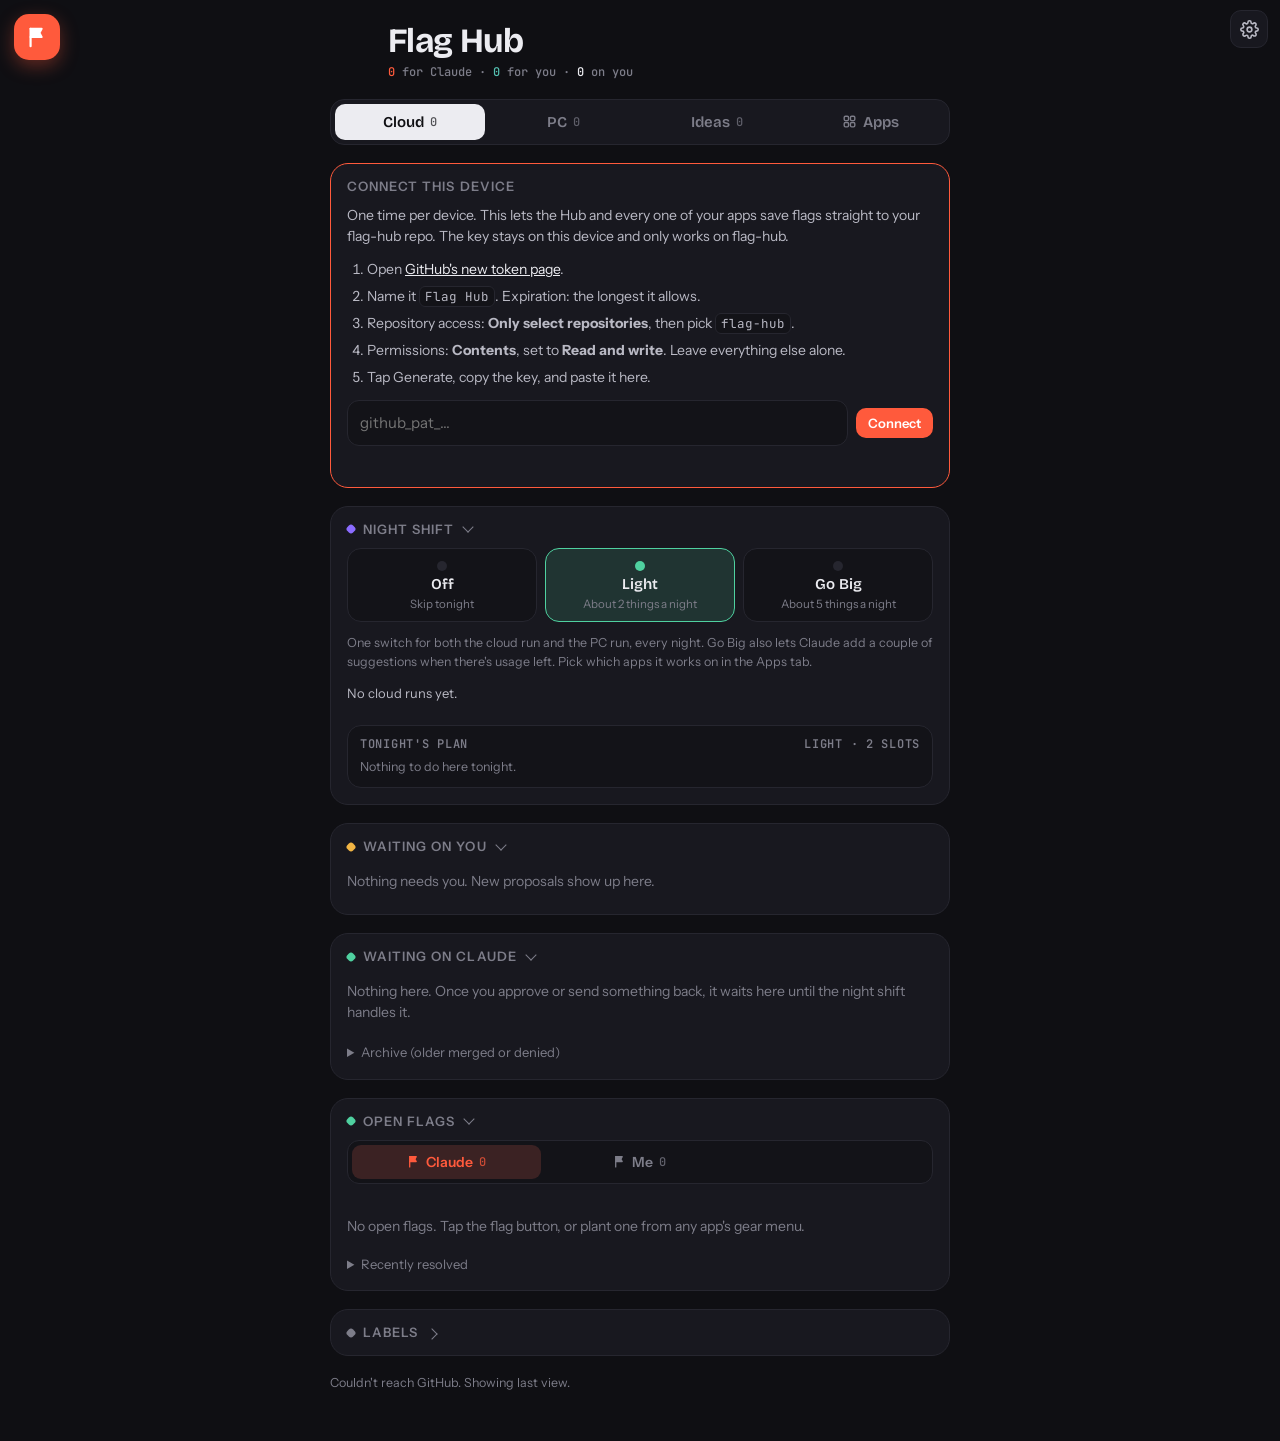
==== index.html @ 6df7c39c "Flag Hub: Siri inbox, tonight's plan, archive file - Siri inbox: the Flag it Shortcut saves notes to" ====
<!doctype html>
<html lang="en">
<head>
<meta charset="utf-8">
<meta name="viewport" content="width=device-width,initial-scale=1,viewport-fit=cover">
<title>Flag Hub</title>
<meta name="description" content="Every flag across your apps and projects, plus the night shift switch.">
<meta name="apple-mobile-web-app-capable" content="yes">
<meta name="apple-mobile-web-app-status-bar-style" content="black-translucent">
<meta name="apple-mobile-web-app-title" content="Flag Hub">
<link rel="icon" href="icons/favicon.svg" type="image/svg+xml">
<link rel="icon" href="icons/favicon-32.png?v=2" sizes="32x32">
<link rel="apple-touch-icon" href="icons/apple-touch-icon.png?v=2">
<link rel="manifest" href="manifest.webmanifest">
<meta property="og:title" content="Flag Hub">
<meta property="og:description" content="Every flag across your apps and projects, plus the night shift switch.">
<meta property="og:image" content="https://feirzen.github.io/flag-hub/icons/og-image.png?v=2">
<meta name="twitter:card" content="summary_large_image">
<link rel="preconnect" href="https://fonts.googleapis.com">
<link rel="stylesheet" href="https://fonts.googleapis.com/css2?family=Bricolage+Grotesque:opsz,wght@12..96,500;12..96,700&family=Instrument+Sans:wght@400;500;600&family=JetBrains+Mono:wght@400;500&display=swap">
<style>
/* Layout: one narrow column like a field clipboard; night-shift switch on top, then what needs you, then the flags. */
:root{
  --card:var(--surface,#18181f); --card2:var(--surface2,#131318); --line:var(--border,#26262f); --ink:var(--text,#ececf1); --ink2:var(--dim,#b9b9c4); --ink3:var(--muted,#7d7d89);
  --flag:#ff5a3c; --flagInk:#ffffff; --flagBg:color-mix(in srgb,#ff5a3c 15%,var(--card));
  --okc:var(--ok,#4fd1a0); --okBg:color-mix(in srgb,var(--okc) 15%,var(--card)); --warn:var(--star,#f2b544); --warnBg:color-mix(in srgb,var(--warn) 15%,var(--card));
  --teal:#2bb5a0; --tealInk:color-mix(in srgb,#2bb5a0 78%,var(--ink)); --tealBg:color-mix(in srgb,#2bb5a0 16%,var(--card));
  --off:var(--muted,#7d7d89); --big:#8b6cff; --bigBg:color-mix(in srgb,#8b6cff 16%,var(--card));
  --fd:"Bricolage Grotesque",ui-sans-serif,system-ui,sans-serif; --fb:"Instrument Sans",ui-sans-serif,system-ui,sans-serif; --fm:"JetBrains Mono",ui-monospace,Menlo,monospace;
}
*{box-sizing:border-box}
html{background:var(--bg,#0f0f13)}
body{margin:0;background:var(--bg,#0f0f13);color:var(--ink);font:15px/1.5 var(--fb);padding-left:max(16px,env(safe-area-inset-left,0px));padding-right:max(16px,env(safe-area-inset-right,0px));padding-top:calc(18px + env(safe-area-inset-top,0px));padding-bottom:calc(48px + env(safe-area-inset-bottom,0px));transition:background .5s,color .5s}
.wrap{max-width:620px;margin:0 auto;display:flex;flex-direction:column;gap:18px}
header{display:flex;flex-direction:column;align-items:flex-start;gap:6px;padding-top:6px;padding-right:56px}
h1{font:700 34px/1 var(--fd);letter-spacing:-.02em;margin:0;display:flex;align-items:center;gap:10px;text-wrap:balance}
h1 svg{color:var(--flag);flex:none}
.tally{font:500 12px/1.4 var(--fm);color:var(--ink3);font-variant-numeric:tabular-nums}
.tally b{color:var(--ink);font-weight:500}
section{background:var(--card);border:1px solid var(--line);border-radius:18px;padding:16px;display:flex;flex-direction:column;gap:12px}
h2{font:600 13px/1 var(--fb);letter-spacing:.08em;text-transform:uppercase;color:var(--ink3);margin:0;display:flex;justify-content:space-between;align-items:center}
h2 span.n{font:500 12px var(--fm);letter-spacing:0;color:var(--ink3);text-transform:none}
.modes{display:grid;grid-template-columns:repeat(3,1fr);gap:8px}
.mode{border:1.5px solid var(--line);background:var(--card2);color:var(--ink);border-radius:14px;padding:12px 8px 10px;cursor:pointer;display:flex;flex-direction:column;align-items:center;gap:4px;font:600 15px var(--fd);transition:transform .15s,border-color .2s,background .2s}
.mode small{font:400 11.5px/1.3 var(--fb);color:var(--ink3);text-align:center}
.mode:active{transform:scale(.97)}
.mode[aria-pressed="true"][data-m="off"]{border-color:var(--off);background:var(--card)}
.mode[aria-pressed="true"][data-m="light"]{border-color:var(--okc);background:var(--okBg)}
.mode[aria-pressed="true"][data-m="big"]{border-color:var(--big);background:var(--bigBg)}
.dot{width:10px;height:10px;border-radius:50%;background:var(--line)}
.mode[aria-pressed="true"][data-m="off"] .dot{background:var(--off)}
.mode[aria-pressed="true"][data-m="light"] .dot{background:var(--okc)}
.mode[aria-pressed="true"][data-m="big"] .dot{background:var(--big)}
.lastrun{font-size:13px;color:var(--ink2);margin:0}
.chips{display:flex;flex-wrap:wrap;gap:6px}
.chip{border:1px solid var(--line);background:var(--card2);color:var(--ink2);border-radius:999px;padding:6px 11px;font:500 13px var(--fb);cursor:pointer;transition:background .15s,color .15s,border-color .15s}
.chip[aria-pressed="true"]{background:var(--ink);color:var(--bg);border-color:var(--ink)}
.chip.add{border-style:dashed}
textarea,input[type=text]{width:100%;border:1px solid var(--line);background:var(--card2);color:var(--ink);border-radius:12px;padding:11px 12px;font:15px/1.45 var(--fb);outline:none}
textarea{min-height:84px;resize:vertical}
textarea:focus,input[type=text]:focus{border-color:var(--flag)}
.row{display:flex;gap:8px;align-items:center}
.btn{white-space:nowrap;border:0;border-radius:12px;padding:11px 16px;font:600 15px var(--fb);cursor:pointer;background:var(--flag);color:var(--flagInk);transition:transform .12s}
.btn:active{transform:scale(.97)}
.btn.ghost{background:transparent;color:var(--ink2);border:1px solid var(--line)}
.btn.sm{padding:7px 12px;font-size:13px;border-radius:10px}
.err{color:var(--flag);font-size:13px;min-height:1em;margin:0}
.list{display:flex;flex-direction:column}
.item{display:grid;grid-template-columns:minmax(0,1fr) auto;grid-template-areas:"meta acts" "txt txt";gap:6px 10px;align-items:center;padding:12px 0;border-top:1px solid var(--line);animation:in .35s ease}
.item:first-child{border-top:0;padding-top:2px}
@keyframes in{from{opacity:.0;transform:translateY(4px)}to{opacity:1;transform:none}}
.item .txt{grid-area:txt;min-width:0;overflow-wrap:anywhere}
.item>.meta{grid-area:meta}
.item>.acts{grid-area:acts}
.meta{grid-column:1/-1;display:flex;flex-wrap:wrap;gap:6px;align-items:center;font:500 11.5px var(--fm);color:var(--ink3)}
.tag{background:var(--card2);border:1px solid var(--line);border-radius:6px;padding:1px 6px;color:var(--ink2)}
.tag.app{background:var(--flagBg);border-color:transparent;color:var(--flag)}
.tag.prop{background:var(--warnBg);border-color:transparent;color:var(--warn)}
.acts{display:flex;gap:6px;align-items:center}
.ic{width:32px;height:32px;border-radius:10px;border:1px solid var(--line);background:var(--card2);color:var(--ink2);display:flex;align-items:center;justify-content:center;cursor:pointer}
.ic.sure{background:var(--flag);color:var(--flagInk);border-color:var(--flag)}
.empty{color:var(--ink3);font-size:14px;margin:0;padding:6px 0}
.prop{background:var(--card2);border:1px solid var(--line);border-radius:14px;padding:12px;display:flex;flex-direction:column;gap:8px}
.prop h3{margin:0;font:600 16px/1.3 var(--fd)}
.prop p{margin:0;color:var(--ink2);font-size:14px}
.prop a{color:var(--ink);font-size:13px}
.state{font:600 12px var(--fb);padding:3px 8px;border-radius:6px;align-self:flex-start}
.state.approved{background:var(--okBg);color:var(--okc)}
.state.denied{background:var(--card);color:var(--ink3);border:1px solid var(--line)}
.filters{display:flex;gap:6px;overflow-x:auto;padding-bottom:2px}
.filters .chip{flex:none}
details summary{cursor:pointer;color:var(--ink3);font-size:13px}
.note{font-size:12.5px;color:var(--ink3);margin:0}
:focus-visible{outline:2px solid var(--flag);outline-offset:2px}
@media (prefers-reduced-motion:reduce){*{animation:none!important;transition:none!important}}
[hidden]{display:none!important}
.tag.pri{background:var(--flagBg);border-color:transparent;color:var(--flag)}
.item.is-pri .txt{font-weight:500}
.ic.pri-on{background:var(--flag);color:var(--flagInk);border-color:var(--flag)}
.prirow{display:flex;gap:8px;align-items:center;font-size:14px;color:var(--ink2);cursor:pointer}
.prirow input{accent-color:var(--flag);width:18px;height:18px}
.digest{display:flex;flex-direction:column;gap:6px;border-top:1px solid var(--line);padding-top:10px}
.digest .dl{display:flex;gap:8px;align-items:baseline;font-size:14px;color:var(--ink2)}
.digest .dk{flex:none;font:600 11px var(--fm);text-transform:uppercase;letter-spacing:.04em;padding:2px 6px;border-radius:6px;background:var(--card2);color:var(--ink3)}
.digest .dk.fixed,.digest .dk.shipped,.digest .dk.merged{background:var(--okBg);color:var(--okc)}
.digest .dk.proposed{background:var(--warnBg);color:var(--warn)}
.digest .dk.failed{background:var(--flagBg);color:var(--flag)}
.shots{display:grid;grid-template-columns:1fr 1fr;gap:8px}
.pics{display:inline-flex;align-items:center;gap:4px;width:auto;padding:0 9px;font:500 12px var(--fm)}
.pics svg{flex:none}
/* whose turn is it: one plain line on every proposal */
.turn{display:flex;gap:8px;align-items:flex-start;font:600 14px/1.35 var(--fb);color:var(--ink)}
.turn i{width:9px;height:9px;border-radius:50%;flex:none;margin-top:5px;background:var(--c)}
.turn small{display:block;font:400 12.5px/1.4 var(--fb);color:var(--ink3);margin-top:2px}
.prop .links{display:flex;gap:8px;align-items:center;flex-wrap:wrap}
.prop .links a{font-size:13px;color:var(--ink3)}
.prop.claude{gap:6px}
.said.clamp{display:-webkit-box;-webkit-line-clamp:2;-webkit-box-orient:vertical;overflow:hidden;cursor:pointer}
a.btn{text-decoration:none;display:inline-flex;align-items:center;gap:6px}
/* archive: merged and denied, one short line each, folded away */
#archBox{margin-top:2px}
.arow{display:flex;gap:8px;align-items:center;padding:7px 0;border-top:1px solid var(--line);font-size:13.5px;color:var(--ink2)}
.arow:first-child{border-top:0}
.arow .at{flex:1;min-width:0;overflow:hidden;text-overflow:ellipsis;white-space:nowrap}
.arow .at a{color:inherit}
.arow .state{flex:none;font-size:11px;padding:2px 6px}
.arow .btn{flex:none;padding:4px 9px;font-size:12px}
.state.shipped{background:var(--okBg);color:var(--okc)}
/* screenshot viewer: opens on tap, glowing ring shows where the change is */
.sv{position:fixed;inset:0;z-index:2147483000;background:rgba(8,8,12,.97);-webkit-backdrop-filter:blur(6px);backdrop-filter:blur(6px);display:flex;flex-direction:column;align-items:center;gap:10px;padding:calc(14px + env(safe-area-inset-top,0px)) 16px calc(16px + env(safe-area-inset-bottom,0px));overflow-y:auto;animation:in .2s ease}
.sv .bar{width:100%;max-width:520px;display:flex;gap:8px;align-items:center;justify-content:space-between;position:sticky;top:0;z-index:2}
.sv .seg{display:flex;gap:4px;background:#1b1b22;border:1px solid #2c2c36;border-radius:12px;padding:4px}
.sv .seg button{border:0;background:transparent;color:#b9b9c4;border-radius:9px;padding:7px 14px;font:600 14px var(--fb);cursor:pointer}
.sv .seg button[aria-pressed="true"]{background:#ececf1;color:#0f0f13}
.sv .x{width:38px;height:38px;border-radius:12px;border:1px solid #2c2c36;background:#1b1b22;color:#ececf1;font:600 20px/1 var(--fb);cursor:pointer}
.sv .hint{font-size:12.5px;color:#b9b9c4;margin:0;text-align:center}
.sv .pic{position:relative;width:100%;max-width:520px;flex:none}
.sv .pic img{width:100%;display:block;border-radius:12px;background:#18181f}
.spot{position:absolute;border-radius:50%;border:3px solid #ffd23f;transform:translate(-50%,-50%);pointer-events:none;box-shadow:0 0 0 3px rgba(255,210,63,.3),0 0 22px 6px rgba(255,210,63,.55),inset 0 0 14px rgba(255,210,63,.35);animation:glow 1.5s ease-in-out infinite}
@keyframes glow{50%{box-shadow:0 0 0 6px rgba(255,210,63,.18),0 0 34px 12px rgba(255,210,63,.75),inset 0 0 18px rgba(255,210,63,.45)}}
.shots figure{margin:0;display:flex;flex-direction:column;gap:4px}
.shots img{width:100%;border-radius:10px;border:1px solid var(--line);display:block;background:var(--card)}
.shots figcaption{font:500 11px var(--fm);color:var(--ink3)}
.connect{border-color:var(--flag)}
.connect ol{margin:0;padding-left:20px;color:var(--ink2);font-size:14px;display:flex;flex-direction:column;gap:6px}
.connect code{font:12.5px var(--fm);background:var(--card2);border:1px solid var(--line);border-radius:6px;padding:1px 5px}
footer{display:flex;justify-content:space-between;gap:10px;color:var(--ink3);font-size:12.5px;flex-wrap:wrap}
footer button{background:none;border:0;color:var(--ink3);text-decoration:underline;cursor:pointer;font:inherit;padding:0}
.tag.kind-you{background:var(--tealBg);border-color:transparent;color:var(--tealInk)}
/* project colors */
.tag.proj{background:var(--pBg);border-color:transparent;color:var(--pInk)}
.pd{width:8px;height:8px;border-radius:50%;background:var(--pc);display:inline-block;flex:none}
.chip{display:inline-flex;align-items:center;gap:6px}
.chip[data-p][aria-pressed="true"],.chip[data-f][aria-pressed="true"]:not([data-f="all"]){background:var(--pBg);color:var(--pInk);border-color:var(--pc)}
.chips.scroll{flex-wrap:nowrap;overflow-x:auto;scrollbar-width:none;padding-bottom:2px;-webkit-mask-image:linear-gradient(90deg,#000 88%,transparent);mask-image:linear-gradient(90deg,#000 88%,transparent)}
.chips.scroll::-webkit-scrollbar,.filters::-webkit-scrollbar{display:none}
.chips.scroll .chip{flex:none}
/* section marks */
.ht{display:flex;align-items:center;gap:8px}
.hd{width:8px;height:8px;border-radius:3px;background:var(--c);transform:rotate(45deg);flex:none}
/* who: for Claude (orange) vs for me (teal) */
.who{display:grid;grid-template-columns:1fr 1fr;gap:4px;background:var(--card2);border:1px solid var(--line);border-radius:12px;padding:4px}
.who button{border:0;background:transparent;color:var(--ink3);border-radius:9px;padding:8px 6px;font:600 14px var(--fb);cursor:pointer;display:flex;gap:6px;align-items:center;justify-content:center;transition:background .25s,color .25s}
.who button svg{transition:color .25s}
.who button[aria-pressed="true"][data-k="claude"]{background:var(--flagBg);color:var(--flag)}
.who button[aria-pressed="true"][data-k="you"]{background:var(--tealBg);color:var(--tealInk)}
.who .wn{font:500 12px var(--fm);opacity:.75}
.btn.teal{background:var(--teal);color:#fff}
.prirow input.teal{accent-color:var(--teal)}
textarea.teal:focus{border-color:var(--teal)}
.fg{flex:none;color:var(--flag);display:inline-flex}
.item.mine .fg{color:var(--teal)}
.item.mine .ic.pri-on{background:var(--teal);border-color:var(--teal)}
/* check-in for old flags */
.review{border:1px dashed color-mix(in srgb,var(--warn) 60%,transparent);background:var(--warnBg);border-radius:14px;padding:12px;display:flex;flex-direction:column;gap:4px}
.review h3{margin:0;font:600 15px/1.3 var(--fd);color:var(--ink);display:flex;justify-content:space-between;align-items:center}
.review .note{margin-bottom:4px}
.review .item{border-top-color:color-mix(in srgb,var(--warn) 25%,var(--line))}
.ic.keep{color:var(--warn)}
.age{color:var(--warn)}
.keeps{grid-column:1/-1;display:flex;gap:6px;align-items:center;flex-wrap:wrap;font-size:13px;color:var(--ink2);animation:in .25s ease}
.keeps .chip{padding:4px 10px;font-size:12.5px;border-color:color-mix(in srgb,var(--warn) 50%,var(--line));color:var(--warn)}
.pnote{min-height:64px;font-size:14px}
.pnote:focus{border-color:var(--warn)}
.state.redo{background:var(--warnBg);color:var(--warn)}
.state.ready{background:var(--warnBg);color:var(--warn)}
.said{font-style:italic;font-size:13px!important;color:var(--ink3)!important}
.tag.kind-idea{background:transparent}
/* folding sections: tap a heading to fold it, the Hub remembers */
h2.fold{cursor:pointer;user-select:none;-webkit-user-select:none}
h2.fold .ht::after{content:"";width:7px;height:7px;border-right:1.8px solid var(--ink3);border-bottom:1.8px solid var(--ink3);transform:translateY(-2px) rotate(45deg);transition:transform .25s;margin-left:2px}
section.shut h2.fold .ht::after{transform:translateY(1px) rotate(-45deg)}
section.shut>:not(h2){display:none!important}
section.shut{gap:0}
/* folded night shift: a small three-part pill shows which mode is on */
.nsPill{display:none;margin-left:auto;gap:2px;padding:2px;border:1px solid var(--line);border-radius:999px;background:var(--card2)}
section.shut .nsPill{display:inline-flex}
section.shut #modeSaved:empty{display:none}
.nsPill i{font:600 10.5px/1 var(--fb);font-style:normal;letter-spacing:.04em;padding:4px 7px;border-radius:999px;color:var(--ink3);opacity:.55;transition:background .2s,color .2s,opacity .2s}
.nsPill i.on{opacity:1;color:var(--bg)}
.nsPill i.on[data-m="off"]{background:var(--off)}
.nsPill i.on[data-m="light"]{background:var(--okc)}
.nsPill i.on[data-m="big"]{background:var(--big)}
/* ideas: dotted outline flag, kept apart from the work */
.who{grid-template-columns:repeat(3,1fr)}
.who button[aria-pressed="true"][data-k="idea"]{background:var(--card);color:var(--ink);box-shadow:inset 0 0 0 1.5px color-mix(in srgb,var(--ink3) 70%,transparent)}
.item.idea .fg{color:var(--ink2)}
.btn.idea{background:var(--ink);color:var(--bg)}
textarea.idea:focus{border-color:var(--ink2)}
/* Claude's note on a flag */
.cnote{grid-column:1/-1;font-size:13.5px;color:var(--ink2);background:var(--card2);border:1px solid var(--line);border-left:3px solid var(--flag);border-radius:8px;padding:7px 10px;white-space:pre-line}
.cnote b{font-weight:600;color:var(--ink)}
/* edit a flag in place */
.fedit{grid-area:txt;display:flex;flex-direction:column;gap:8px;animation:in .25s ease}
.who button{white-space:nowrap}
.pen{display:inline-flex;vertical-align:-3px;margin-left:6px;padding:2px;border:0;background:none;color:var(--ink3);cursor:pointer;border-radius:6px}
.pen svg{width:15px;height:15px}
.pen:hover{color:var(--ink)}
.fedit .ftext{min-height:110px}
.fedit select{border:1px solid var(--line);background:var(--card2);color:var(--ink);border-radius:10px;padding:8px 10px;font:14px var(--fb);max-width:100%}
.fedit .chip{padding:4px 10px;font-size:12.5px}
/* labels */
.lab{display:grid;grid-template-columns:auto minmax(0,1fr) auto auto;gap:8px;align-items:center}
.lab input[type=color]{width:32px;height:32px;border:1px solid var(--line);border-radius:10px;background:var(--card2);padding:3px;cursor:pointer}
.lab input[type=color]::-webkit-color-swatch-wrapper{padding:0}
.lab input[type=color]::-webkit-color-swatch{border:0;border-radius:6px}
.lab input[type=text]{padding:7px 10px;font-size:14px;border-radius:10px}
.lab .ln{font:500 11.5px var(--fm);color:var(--ink3);min-width:2.5em;text-align:right}
/* three lanes: Cloud runs, PC runs, Ideas */
header{padding-left:58px}
.raise{position:fixed;z-index:50;top:calc(14px + env(safe-area-inset-top,0px));left:max(14px,env(safe-area-inset-left,0px));width:46px;height:46px;border-radius:15px;border:0;background:var(--flag);color:var(--flagInk);display:flex;align-items:center;justify-content:center;cursor:pointer;box-shadow:0 6px 18px color-mix(in srgb,var(--flag) 35%,transparent);transition:transform .12s}
.raise:active{transform:scale(.94)}
.lanes{display:grid;grid-template-columns:repeat(3,1fr);gap:4px;background:var(--card);border:1px solid var(--line);border-radius:14px;padding:4px;position:sticky;top:calc(6px + env(safe-area-inset-top,0px));z-index:40}
.lanes button{border:0;background:transparent;color:var(--ink3);border-radius:10px;padding:9px 6px;font:600 15px var(--fd);cursor:pointer;display:flex;gap:6px;align-items:center;justify-content:center;position:relative;transition:background .2s,color .2s}
.lanes button[aria-selected="true"]{background:var(--ink);color:var(--bg)}
.lanes .wn{font:500 12px var(--fm);opacity:.7}
/* once the lane bar sticks to the top on a phone, it tucks toward the center so the flag and gear buttons keep their corners */
.lanes{transition:margin .25s ease,top .25s ease}
@media (max-width:760px){.lanes.stuck{margin-inline:58px;top:calc(15px + env(safe-area-inset-top,0px));box-shadow:0 6px 18px rgba(0,0,0,.25)}.lanes.stuck button{padding-inline:2px;font-size:14px}}
.lanes .ping{position:absolute;top:6px;right:8px;width:7px;height:7px;border-radius:50%;background:var(--warn)}
.who.two{grid-template-columns:1fr 1fr}
.sheetbg{position:fixed;inset:0;z-index:2147482000;background:rgba(8,8,12,.6);display:flex;align-items:flex-start;justify-content:center;padding:calc(72px + env(safe-area-inset-top,0px)) 12px 12px;overflow-y:auto;animation:in .2s ease}
.sheet{width:100%;max-width:560px;background:var(--card);border:1px solid var(--line);border-radius:18px;padding:16px;display:flex;flex-direction:column;gap:12px;box-shadow:0 20px 50px rgba(0,0,0,.35)}
.sheet h2{cursor:default}
.sheet .x{width:34px;height:34px;border-radius:10px;border:1px solid var(--line);background:var(--card2);color:var(--ink2);font:600 18px/1 var(--fb);cursor:pointer}
.lab{grid-template-columns:auto minmax(0,1fr) auto auto auto}
.lab select{border:1px solid var(--line);background:var(--card2);color:var(--ink2);border-radius:10px;padding:6px 4px;font:13px var(--fb)}
.who button[data-nl][aria-pressed="true"]{background:var(--card);color:var(--ink);box-shadow:inset 0 0 0 1.5px var(--ink3)}
.fedit .lanerow{display:flex;gap:6px;align-items:center;font-size:13px;color:var(--ink3)}

/* ---------- concept flags (Claude's suggestions) ---------- */
:root{--idea:#9b6bff;--ideaInk:color-mix(in srgb,#9b6bff 70%,var(--ink));--ideaBg:color-mix(in srgb,#9b6bff 14%,var(--card))}
.sug{position:relative;background:var(--card2);border:1px solid color-mix(in srgb,var(--idea) 30%,var(--line));border-radius:14px;padding:12px 12px 12px 15px;display:flex;flex-direction:column;gap:8px;animation:in .35s ease;overflow:hidden}
.sug::before{content:"";position:absolute;left:0;top:0;bottom:0;width:4px;background:linear-gradient(var(--idea),color-mix(in srgb,var(--idea) 40%,transparent))}
.sug .pitch{margin:0;font:600 15.5px/1.35 var(--fd);color:var(--ink);display:flex;gap:6px;align-items:flex-start;justify-content:space-between}
.sug .why{margin:0;font-size:13px;color:var(--ink3)}
.sug .why b{color:var(--ideaInk);font-weight:600}
.sug .meta{display:flex;flex-wrap:wrap;gap:6px;align-items:center;font-size:12px;color:var(--ink3)}
.sz{display:inline-flex;align-items:center;gap:4px;border-radius:999px;padding:2px 8px;font:600 11.5px var(--fm);background:var(--ideaBg);color:var(--ideaInk)}
.sz i{display:inline-block;width:6px;height:6px;border-radius:2px;background:currentColor;opacity:.35}
.sz i.on{opacity:1}
.btn.idea{background:var(--idea);color:#fff}
textarea.idea:focus,.sug textarea:focus{border-color:var(--idea);outline:none;box-shadow:0 0 0 3px color-mix(in srgb,var(--idea) 22%,transparent)}
.sug .stext{width:100%;min-height:70px}
.sug .mock{display:flex;gap:8px;align-items:center}
.sug .mock img{width:64px;height:64px;object-fit:cover;border-radius:10px;border:1px solid var(--line);cursor:zoom-in}
.tag.kind-concept{background:var(--ideaBg);border-color:transparent;color:var(--ideaInk)}
.item.from-concept .fg{color:var(--idea)}
#sgBox .denied{font-size:13px;color:var(--ink3)}
#sgBox .drow{display:flex;gap:8px;align-items:center;padding:7px 0;border-top:1px solid var(--line)}
#sgBox .drow span{flex:1;min-width:0}
#sgBox .drow small{display:block;color:var(--ink3)}
@keyframes plant{0%{transform:none;opacity:1}40%{transform:translateY(-6px) scale(.98)}100%{transform:translateY(14px) scale(.96);opacity:0}}
.sug.leaving{animation:plant .45s cubic-bezier(.4,0,.2,1) forwards;pointer-events:none}

/* ---------- app library ---------- */
.lanes{grid-template-columns:repeat(4,1fr)}
.lanes .ai{display:inline-flex}
body.v-apps .wrap > section:not(#libBox):not(#siriBox){display:none!important}
body:not(.v-apps) #libBox{display:none!important}
.lib{display:grid;grid-template-columns:repeat(auto-fill,minmax(78px,1fr));gap:14px 8px;padding-top:4px}
.app{display:flex;flex-direction:column;align-items:center;gap:7px;background:none;border:0;padding:4px 0;cursor:pointer;color:var(--ink2);font:500 12.5px/1.2 var(--fb);text-align:center;-webkit-tap-highlight-color:transparent}
.app .ico{position:relative;width:58px;height:58px;border-radius:15px;display:grid;place-items:center;background:var(--card2);border:1px solid var(--line);box-shadow:0 4px 14px var(--shadow,rgba(0,0,0,.2));transition:transform .25s cubic-bezier(.3,1.4,.5,1),filter .35s ease,opacity .35s ease,box-shadow .35s ease;overflow:hidden}
.app .ico img{width:100%;height:100%;object-fit:cover;display:block}
.app .ico svg{width:30px;height:30px}
.app:active .ico{transform:scale(.92)}
.app.off .ico{filter:grayscale(1);opacity:.38;box-shadow:none}
.app.off .nm{opacity:.5}
.app.focus .ico{box-shadow:0 0 0 2.5px var(--flag),0 0 22px color-mix(in srgb,var(--flag) 45%,transparent)}
.app.focus .nm{font-weight:700;color:var(--ink)}
.app.focus .ico::after{content:"";position:absolute;inset:0;border-radius:inherit;background:linear-gradient(115deg,transparent 30%,rgba(255,255,255,.35) 50%,transparent 70%);transform:translateX(-120%);animation:sheen 3.6s ease-in-out infinite}
@keyframes sheen{0%,60%{transform:translateX(-120%)}85%,100%{transform:translateX(120%)}}
.app[aria-pressed="true"] .ico{transform:translateY(-3px)}
.app .badge{position:absolute;top:-1px;right:-1px;min-width:18px;height:18px;padding:0 5px;border-radius:9px;background:var(--idea);color:#fff;font:700 11px/18px var(--fm)}
.app .wrapi{position:relative}
.lgroup{font:600 12px var(--fm);letter-spacing:.06em;text-transform:uppercase;color:var(--ink3);margin:14px 0 2px}
.adetail{margin-top:14px;background:var(--card2);border:1px solid var(--line);border-radius:16px;padding:14px;display:flex;flex-direction:column;gap:12px;animation:in .3s ease}
.adetail .hd2{display:flex;gap:12px;align-items:center}
.adetail .hd2 .ico{width:46px;height:46px;border-radius:12px}
.adetail h3{margin:0;font:600 18px var(--fd)}
.adetail .sub{font-size:12.5px;color:var(--ink3)}
.seg3{display:grid;grid-template-columns:repeat(3,1fr);gap:4px;background:var(--card);border:1px solid var(--line);border-radius:12px;padding:4px}
.seg3 button{border:0;background:transparent;color:var(--ink3);border-radius:9px;padding:9px 4px;font:600 14px var(--fb);cursor:pointer;display:flex;flex-direction:column;align-items:center;gap:2px;transition:background .2s,color .2s}
.seg3 button small{font:500 11px var(--fb);opacity:.8}
.seg3 button[aria-pressed="true"][data-st="off"]{background:var(--ink3);color:var(--bg)}
.seg3 button[aria-pressed="true"][data-st="on"]{background:var(--ink);color:var(--bg)}
.seg3 button[aria-pressed="true"][data-st="focus"]{background:var(--flag);color:#fff}
.vis h4{margin:0 0 4px;font:600 12px var(--fm);letter-spacing:.05em;text-transform:uppercase;color:var(--ink3)}
.vis p,.vis ul{margin:0 0 10px;font-size:14px;color:var(--ink2)}
.vis ul{padding-left:18px}
.vis li{margin:2px 0}
.vis textarea{width:100%;min-height:58px;margin-bottom:8px}
.adetail .links{display:flex;gap:12px;flex-wrap:wrap;font-size:13px}
.adetail .links a{color:var(--ink2)}
@media (prefers-reduced-motion:reduce){.app.focus .ico::after{animation:none}.sug.leaving{animation:none;opacity:0}}

/* ---------- tonight's plan ---------- */
.tonight{margin-top:10px;border:1px solid var(--line);border-radius:14px;padding:10px 12px;background:var(--card2)}
.tonight h3{margin:0 0 6px;font:600 12px var(--fm);letter-spacing:.06em;text-transform:uppercase;color:var(--ink3);display:flex;justify-content:space-between}
.tl{display:grid;grid-template-columns:18px minmax(0,1fr) auto;gap:8px;align-items:center;padding:6px 0;border-top:1px solid var(--line);font-size:13.5px;animation:in .3s ease}
.tl:first-of-type{border-top:0}
.tl .k{font:600 12px var(--fm);color:var(--ink3);text-align:center}
.tl .t{min-width:0;overflow:hidden;text-overflow:ellipsis;white-space:nowrap;color:var(--ink2)}
.tl .t b{font-weight:600;color:var(--ink)}
.tl.skip .t{text-decoration:line-through;opacity:.5}
.tl .btn{padding:3px 9px;font-size:12px}
.tl.more{color:var(--ink3);font-size:12.5px;grid-template-columns:18px 1fr}
/* ---------- siri inbox ---------- */
body.v-apps .wrap > section#siriBox{display:block!important}
body:not(.v-apps) #siriBox{display:none!important}
#siriBox ol{margin:6px 0 0;padding-left:20px;font-size:14px;color:var(--ink2)}
#siriBox ol li{margin:5px 0}
#siriBox code{font:12.5px var(--fm);background:var(--card2);border:1px solid var(--line);border-radius:6px;padding:1px 5px;word-break:break-all}
.heard{font-style:italic;color:var(--ink2)}
</style>
</head>
<body>
<script src="kit/kit.js" data-app="flag-hub" data-name="Flag Hub"></script>

<button class="raise" id="raiseBtn" aria-label="Raise a flag" title="Raise a flag"><svg width="22" height="22" viewBox="0 0 24 24" fill="none" stroke="currentColor" stroke-width="2.4" stroke-linecap="round" stroke-linejoin="round" aria-hidden="true"><path d="M5 22V3"/><path d="M5 3h12l-2.5 4.5L17 12H5" fill="currentColor"/></svg></button>
<div class="wrap">
  <header>
    <h1>Flag Hub</h1>
    <div class="tally" id="tally">loading…</div>
  </header>
  <div class="lanes" id="laneTabs" role="tablist" aria-label="Show"></div>

  <section class="connect" id="connect" aria-labelledby="cn" hidden>
    <h2 id="cn">Connect this device</h2>
    <p class="note" style="font-size:14px;color:var(--ink2)">One time per device. This lets the Hub and every one of your apps save flags straight to your flag-hub repo. The key stays on this device and only works on flag-hub.</p>
    <ol>
      <li>Open <a href="https://github.com/settings/personal-access-tokens/new" target="_blank" rel="noopener" style="color:var(--ink)">GitHub's new token page</a>.</li>
      <li>Name it <code>Flag Hub</code>. Expiration: the longest it allows.</li>
      <li>Repository access: <b>Only select repositories</b>, then pick <code>flag-hub</code>.</li>
      <li>Permissions: <b>Contents</b>, set to <b>Read and write</b>. Leave everything else alone.</li>
      <li>Tap Generate, copy the key, and paste it here.</li>
    </ol>
    <div class="row"><input type="text" id="tokenIn" placeholder="github_pat_…" autocomplete="off" spellcheck="false"><button class="btn sm" id="tokenSave">Connect</button></div>
    <p class="err" id="tokenErr"></p>
  </section>

  <section aria-labelledby="ns">
    <h2 id="ns"><span class="ht"><i class="hd" style="--c:var(--big)"></i>Night shift</span> <span class="n" id="modeSaved"></span><span class="nsPill" id="nsPill" aria-hidden="true"><i data-m="off">Off</i><i data-m="light">Light</i><i data-m="big">Big</i></span></h2>
    <div class="modes" role="group" aria-label="Night shift mode">
      <button class="mode" data-m="off" aria-pressed="false"><span class="dot"></span>Off<small>Skip tonight</small></button>
      <button class="mode" data-m="light" aria-pressed="true"><span class="dot"></span>Light<small>About 2 things a night</small></button>
      <button class="mode" data-m="big" aria-pressed="false"><span class="dot"></span>Go Big<small>About 5 things a night</small></button>
    </div>
    <p class="note">One switch for both the cloud run and the PC run, every night. Go Big also lets Claude add a couple of suggestions when there's usage left. Pick which apps it works on in the Apps tab.</p>
    <p class="lastrun" id="lastrun">No night shift runs yet.</p>
    <div class="digest" id="digest" hidden></div>
    <div class="tonight" id="tonight" hidden></div>
  </section>

  <section aria-labelledby="wy" id="wyBox">
    <h2 id="wy"><span class="ht"><i class="hd" style="--c:var(--warn)"></i>Waiting on you</span> <span class="n" id="propN"></span></h2>
    <div id="props" class="list"><p class="empty">Nothing waiting. Proposals from the night shift land here for a quick yes or no.</p></div>
  </section>

  <section aria-labelledby="sg" id="sgBox" hidden>
    <h2 id="sg"><span class="ht"><i class="hd" style="--c:var(--idea)"></i>Suggestions from Claude</span> <span class="n" id="sgN"></span></h2>
    <p class="note">Ideas only. Nothing gets built until you plant one. Tweak the words first if you want, plant it and it becomes a normal flag, or turn it down and it never comes back.</p>
    <div id="sugs" class="list" style="gap:10px"></div>
    <details id="denBox" hidden><summary id="denSum">Turned down</summary><div id="den" class="denied"></div></details>
  </section>

  <section aria-labelledby="lib" id="libBox">
    <h2 id="lib"><span class="ht"><i class="hd" style="--c:var(--flag)"></i>App library</span> <span class="n" id="libN"></span></h2>
    <p class="note">Tap an app to change it. <b style="color:var(--flag)">Focus</b> apps go first at every step of the night shift. <b>Paused</b> apps get skipped completely. Everything else runs as normal.</p>
    <div id="libGrid"></div>
    <div id="libDetail"></div>
  </section>

  <section aria-labelledby="sr" id="siriBox">
    <h2 id="sr"><span class="ht"><i class="hd" style="--c:var(--idea)"></i>Siri inbox</span> <span class="n" id="siriN"></span></h2>
    <p class="note">Say "Flag it" to Siri, then talk. Say who it's for (for Claude, for me, or idea), the app, and "priority" if it is. The Hub files clear ones the moment it opens. Anything it can't place waits here, and the night shift sorts it.</p>
    <div id="siriList" class="list"></div>
    <details id="siriHow"><summary>Set up "Flag it" on your iPhone</summary><div id="siriSteps"></div></details>
  </section>

  <section aria-labelledby="wc" id="wcBox">
    <h2 id="wc"><span class="ht"><i class="hd" style="--c:var(--okc)"></i>Waiting on Claude</span> <span class="n" id="clN"></span></h2>
    <div id="cprops" class="list"><p class="empty">Nothing here. Once you approve or send something back, it waits here until the night shift handles it.</p></div>
    <details id="archBox" hidden><summary id="archSum">Archive</summary><div id="arch" style="margin-top:6px"></div></details>
  </section>

  <section aria-labelledby="of">
    <h2 id="of"><span class="ht"><i class="hd" style="--c:var(--okc)"></i><span id="ofT">Open flags</span></span> <span class="n" id="openN"></span></h2>
    <div class="review" id="review" hidden></div>
    <div class="who" id="tabWho" role="group" aria-label="Show flags for"></div>
    <div class="filters" id="filters"></div>
    <div id="flags" class="list"><p class="empty">No open flags yet. Tap the flag button, or plant one from any app's gear menu.</p></div>
    <details id="doneBox"><summary>Recently resolved</summary><div id="done" class="list" style="margin-top:8px"></div></details>
  </section>

  <section aria-labelledby="lb" id="labelBox">
    <h2 id="lb"><span class="ht"><i class="hd" style="--c:var(--ink3)"></i>Labels</span> <span class="n" id="labN"></span></h2>
    <p class="note">Tap a color to change it, or edit a name and press Enter. Deleting a label moves its flags to Unsorted. The menu on each label sets where it lives: Cloud, PC, or Ideas. The night shift finds each app's code by its label (Study Decks, Music Space, and so on), so keep those names as they are.</p>
    <div id="labs" class="list" style="gap:8px"></div>
    <div class="row"><input type="text" id="newLab" placeholder="New label" maxlength="40"><button class="btn sm" id="addLab">Add</button></div>
  </section>

  <section aria-labelledby="af" id="appBox" hidden>
    <h2 id="af"><span class="ht"><i class="hd" style="--c:var(--ink3)"></i>Sent through GitHub</span> <span class="n" id="appN"></span></h2>
    <div id="appFlags" class="list"></div>
  </section>
  <div class="sheetbg" id="raiseSheet" hidden>
  <div class="sheet" role="dialog" aria-modal="true" aria-labelledby="rf">
    <h2 id="rf"><span class="ht"><i class="hd" style="--c:var(--flag)" id="rfMark"></i>Raise a flag</span><button class="x" id="raiseX" aria-label="Close">×</button></h2>
    <div class="who" id="newWho" role="group" aria-label="Who is this flag for"></div>
    <div class="who two" id="newLane" role="group" aria-label="Where it runs"></div>
    <div class="chips scroll" id="projChips" role="group" aria-label="Project"></div>
    <div class="row" id="newProjRow" hidden><input type="text" id="newProj" placeholder="Project name, like Claude OS" maxlength="40"><button class="btn sm" id="addProj">Add</button></div>
    <textarea id="flagText" placeholder="What did you notice, or what's the idea?" maxlength="1500"></textarea>
    <label class="prirow"><input type="checkbox" id="flagPri"> <span id="priTxt">Priority: fit this in as soon as possible</span></label>
    <p class="err" id="flagErr"></p>
    <div class="row" style="justify-content:space-between"><span class="note" id="sendNote">Small stuff gets fixed overnight. Big stuff comes back as a proposal.</span><button class="btn" id="send">Raise flag</button></div>
  </div>
  </div>
  <footer><span id="syncNote">Not synced yet</span><button id="disconnect" hidden>Disconnect this device</button></footer>
</div>

<script>
const $ = s => document.querySelector(s);
const esc = s => String(s ?? "").replace(/[&<>"]/g, c => ({ "&": "&amp;", "<": "&lt;", ">": "&gt;", '"': "&quot;" }[c]));
const ago = t => { if (!t) return ""; const m = Math.round((Date.now() - new Date(t)) / 60000); if (m < 1) return "just now"; if (m < 60) return m + "m ago"; const h = Math.round(m / 60); if (h < 24) return h + "h ago"; const d = Math.round(h / 24); return d < 30 ? d + "d ago" : new Date(t).toLocaleDateString(); };
const S = { keeping: null, notes: {}, mode: "light", projects: [], colors: {}, flags: [], props: [], runs: [], appFlags: [], pick: null, filter: "all", sure: null, who: "claude", newWho: "claude", editing: null, draft: null, labSure: null, lanes: {}, lane: "cloud", newLane: "cloud", concepts: [], apps: [], appSel: null, vEdit: null, sNotes: {}, sEdit: null };
try { const l = localStorage.getItem("fh.lane"); if (["cloud", "pc", "idea", "apps"].includes(l)) S.lane = l; } catch (e) {}
const FIRST_REVIEW = 21, NEXT_REVIEW = 45;
const KEEP_OPTS = [[21, "3 wks"], [45, "6 wks"], [90, "3 mo"]];
const IDEA_HOME = "Big ideas"; /* where an idea goes when no label is picked */
const isMine = f => f.kind === "you";
const isIdea = f => f.kind === "idea";
const isConcept = f => f.kind === "concept";
const tabOf = f => isMine(f) ? "you" : isIdea(f) ? "idea" : "claude";
const isOpen = f => f.status !== "done" && f.status !== "dismissed";
const touched = f => f.reviewedAt || f.created || "";
/* first check-in after 21 days; after that, whatever you picked when you kept it (6 weeks if you didn't pick) */
const reviewGap = f => f.reviewedAt ? (f.reviewEvery || NEXT_REVIEW) : FIRST_REVIEW;
const isStale = f => isOpen(f) && f.status === "open" && touched(f) && (Date.now() - new Date(touched(f))) > reviewGap(f) * 864e5;
/* each project gets its own color (skips orange and teal, which mean Claude and you) */
const PAL = ["#f2b544", "#9bd35a", "#4fb3ff", "#7c8cff", "#a77bff", "#ff6fae", "#e58f6b", "#d6c35a", "#5fd38a", "#c792ea", "#6ca0ff", "#ff8f8f"];
function autoColor(name) { let h = 0; for (const ch of String(name)) h = (h * 31 + ch.charCodeAt(0)) >>> 0; return PAL[h % PAL.length]; }
function pc(name) {
  const set = S.colors[name], c = /^#[0-9a-f]{6}$/i.test(set || "") ? set : autoColor(name);
  return `--pc:${c};--pBg:color-mix(in srgb,${c} 16%,var(--card));--pInk:color-mix(in srgb,${c} 72%,var(--ink))`;
}
const FLAGI = '<svg width="13" height="13" viewBox="0 0 24 24" fill="none" stroke="currentColor" stroke-width="2.4" stroke-linecap="round" stroke-linejoin="round" aria-hidden="true"><path d="M5 22V3"/><path d="M5 3h12l-2.5 4.5L17 12H5" fill="currentColor"/></svg>';
const IDEAI = '<svg width="13" height="13" viewBox="0 0 24 24" fill="none" stroke="currentColor" stroke-width="2" stroke-linecap="round" stroke-linejoin="round" aria-hidden="true"><path d="M5 22V3" stroke-dasharray="2.2 3"/><path d="M5 3h12l-2.5 4.5L17 12H5" stroke-dasharray="2.2 2.6"/></svg>';
const iconFor = k => k === "idea" ? IDEAI : FLAGI;
/* lanes: every label lives in Cloud (the nightly run can reach it), PC (only the PC run can), or Ideas. A flag can override its label's lane. */
const LANE_NAMES = { cloud: "Cloud", pc: "PC", idea: "Ideas" };
const labLane = p => ["pc", "idea"].includes(S.lanes[p]) ? S.lanes[p] : "cloud";
const workLane = p => labLane(p) === "pc" ? "pc" : "cloud"; /* where a work flag with this label goes by default */
const laneOf = f => isIdea(f) ? "idea" : f.lane === "pc" || f.lane === "cloud" ? f.lane : workLane(f.project);
const propLane = p => p.lane === "pc" || p.lane === "cloud" ? p.lane : p.applyOn === "pc" ? "pc" : workLane(p.project);
const runLane = r => r.lane || (/^RetroBat/i.test(r.summary || "") ? "pc" : "cloud");
const inLane = f => laneOf(f) === S.lane;
const store = Kit.store;
let busy = false;

const MODE_TXT = { off: "Night shift is off.", light: "Light: a couple of small fixes a night.", big: "Go Big: bigger builds tonight." };
function renderMode() {
  renderTonight();
  document.querySelectorAll(".mode").forEach(b => b.setAttribute("aria-pressed", b.dataset.m === S.mode));
  document.querySelectorAll("#nsPill i").forEach(i => i.classList.toggle("on", i.dataset.m === S.mode));
}
function renderTally() {
  if (S.lane === "apps") { const c = st => S.apps.filter(a => (a.state || "on") === st).length; $("#tally").innerHTML = `<b>${S.apps.length}</b> apps · <b style="color:var(--flag)">${c("focus")}</b> focus · <b>${c("off")}</b> paused`; return; }
  const open = S.flags.filter(f => f.status === "open");
  if (S.lane === "idea") { $("#tally").innerHTML = `<b>${open.filter(isIdea).length}</b> ideas · Claude only gets to these when the cloud flags run out`; return; }
  const here = open.filter(inLane), mine = here.filter(isMine).length, theirs = here.length - mine + (S.lane === "cloud" ? S.appFlags.length : 0);
  const wait = S.props.filter(p => p.status === "waiting" && propLane(p) === S.lane).length;
  $("#tally").innerHTML = `<b style="color:var(--flag)">${theirs}</b> for Claude · <b style="color:var(--tealInk)">${mine}</b> for you · <b${wait ? ' style="color:var(--warn)"' : ""}>${wait}</b> on you`;
}
function renderRuns() {
  const idea = S.lane === "idea";
  $("#lastrun").hidden = idea;
  if (idea) { $("#digest").hidden = true; return; }
  const want = S.lane === "pc" ? "pc" : "cloud", r = S.runs.find(x => runLane(x) === want);
  $("#lastrun").textContent = r ? `Last run ${ago(r.at)}: ${r.summary}` : `No ${want === "pc" ? "PC" : "cloud"} runs yet.`;
  const since = Date.now() - 30 * 3600 * 1000;
  const items = S.runs.filter(x => new Date(x.at) > since && runLane(x) === want).flatMap(x => x.items || []);
  const d = $("#digest"); d.hidden = !items.length;
  d.innerHTML = items.map(i => `<div class="dl"><span class="dk ${esc(i.kind)}">${esc(i.kind)}</span><span><b style="font-weight:600;color:var(--ink)">${esc(i.project)}</b> ${esc(i.text)}</span></div>`).join("");
}
function renderLanes() {
  const n = { cloud: 0, pc: 0, idea: 0 }, ping = {};
  S.flags.filter(f => f.status === "open").forEach(f => n[laneOf(f)]++);
  n.cloud += S.appFlags.length;
  S.props.filter(p => p.status === "waiting").forEach(p => ping[propLane(p)] = 1);
  S.concepts.filter(c => c.status === "open").forEach(c => ping[conceptLane(c)] = ping[conceptLane(c)] || "s");
  $("#laneTabs").innerHTML = Object.entries(LANE_NAMES).map(([k, t]) => `<button role="tab" data-lane="${k}" aria-selected="${S.lane === k}">${t} <span class="wn">${n[k]}</span>${ping[k] ? `<i class="ping" ${ping[k] === "s" ? 'style="background:var(--idea)" title="New suggestions from Claude"' : 'title="Something is waiting on you"'}></i>` : ""}</button>`).join("")
    + `<button role="tab" data-lane="apps" aria-selected="${S.lane === "apps"}" aria-label="App library"><span class="ai">${GRIDI}</span>Apps</button>`;
  document.body.classList.toggle("v-apps", S.lane === "apps");
  const work = S.lane !== "idea";
  $("#wyBox").hidden = !work; $("#wcBox").hidden = !work;
  $("#appBox").hidden = S.lane !== "cloud" || !S.appFlags.length;
  $("#ofT").textContent = work ? "Open flags" : "Ideas";
}
function whoBtns(box, cur, counts) {
  /* the tab row carries counts, so it uses the short names to fit a phone */
  box.innerHTML = (counts ? [["claude", "Claude"], ["you", "Me"]] : [["claude", "For Claude"], ["you", "For me"], ["idea", "Idea"]]).map(([k, t]) =>
    `<button data-k="${k}" aria-pressed="${cur === k}">${iconFor(k)}${t}${counts ? ` <span class="wn">${counts[k]}</span>` : ""}</button>`).join("");
}
const SEND_TXT = { claude: "Raise flag", you: "Add for me", idea: "Add idea" };
function renderWho() {
  whoBtns($("#newWho"), S.newWho);
  const nl = $("#newLane"); nl.hidden = S.newWho === "idea";
  nl.innerHTML = [["cloud", "Cloud run"], ["pc", "PC run"]].map(([k, t]) => `<button data-nl="${k}" aria-pressed="${S.newLane === k}">${t}</button>`).join("");
  const k = S.newWho, you = k === "you", idea = k === "idea";
  $("#rfMark").style.setProperty("--c", you ? "var(--teal)" : idea ? "var(--ink2)" : "var(--flag)");
  ["teal", "idea"].forEach(c => { const on = c === "teal" ? you : idea; $("#send").classList.toggle(c, on); $("#flagText").classList.toggle(c, on); });
  $("#flagPri").classList.toggle("teal", you);
  $("#send").textContent = SEND_TXT[k];
  $("#priTxt").textContent = k === "claude" ? "Priority: fit this in as soon as possible" : "Priority: keep it at the top";
  $("#sendNote").textContent = you ? "Just a reminder for you. The night shift skips these."
    : idea ? `Concepts and someday ideas, kept apart from the work. No label needed (it goes in ${IDEA_HOME}).`
    : "Small stuff gets fixed overnight. Big stuff comes back as a proposal.";
  $("#flagText").placeholder = you ? "What do you need to do?" : idea ? "What's the idea?" : "What did you notice?";
}
function lastUsed() {
  const m = {}; S.flags.forEach(f => { if ((f.created || "") > (m[f.project] || "")) m[f.project] = f.created; }); return m;
}
function renderChips() {
  const box = $("#projChips"), used = lastUsed();
  const sheetLane = S.newWho === "idea" ? "idea" : S.newLane;
  const order = S.projects.filter(p => labLane(p) === sheetLane || p === S.pick).map((p, i) => [p, i]).sort((a, b) => (used[b[0]] || "").localeCompare(used[a[0]] || "") || a[1] - b[1]).map(x => x[0]);
  box.innerHTML = `<button class="chip add" id="addChip">+ New</button>` + order.map(p => `<button class="chip" style="${pc(p)}" aria-pressed="${S.pick === p}" data-p="${esc(p)}"><i class="pd"></i>${esc(p)}</button>`).join("");
  box.querySelectorAll("[data-p]").forEach(b => b.onclick = () => { S.pick = S.pick === b.dataset.p ? null : b.dataset.p; $("#flagErr").textContent = ""; renderChips(); });
  $("#addChip").onclick = () => { const r = $("#newProjRow"); r.hidden = !r.hidden; if (!r.hidden) $("#newProj").focus(); };
  const inTab = S.flags.filter(f => isOpen(f) && !isStale(f) && inLane(f) && (S.lane === "idea" || tabOf(f) === S.who));
  const fs = ["all", ...new Set(inTab.map(f => f.project))];
  if (!fs.includes(S.filter)) S.filter = "all";
  $("#filters").innerHTML = fs.length > 2 ? fs.map(p => p === "all" ? `<button class="chip" aria-pressed="${S.filter === p}" data-f="all">All</button>`
    : `<button class="chip" style="${pc(p)}" aria-pressed="${S.filter === p}" data-f="${esc(p)}"><i class="pd"></i>${esc(p)}</button>`).join("") : "";
  $("#filters").querySelectorAll("[data-f]").forEach(b => b.onclick = () => { S.filter = b.dataset.f; renderChips(); renderFlags(); });
}
const ICON = {
  bolt: '<svg width="16" height="16" viewBox="0 0 24 24" fill="none" stroke="currentColor" stroke-width="2.2" stroke-linecap="round" stroke-linejoin="round" aria-hidden="true"><path d="M13 2 4 14h7l-1 8 9-12h-7z"/></svg>',
  done: '<svg width="16" height="16" viewBox="0 0 24 24" fill="none" stroke="currentColor" stroke-width="2.4" stroke-linecap="round" stroke-linejoin="round" aria-hidden="true"><path d="M5 12l5 5L20 7"/></svg>',
  del: '<svg width="16" height="16" viewBox="0 0 24 24" fill="none" stroke="currentColor" stroke-width="2.2" stroke-linecap="round" stroke-linejoin="round" aria-hidden="true"><path d="M4 7h16M10 11v6M14 11v6M6 7l1 13h10l1-13M9 7V4h6v3"/></svg>',
  swap: '<svg width="16" height="16" viewBox="0 0 24 24" fill="none" stroke="currentColor" stroke-width="2.2" stroke-linecap="round" stroke-linejoin="round" aria-hidden="true"><path d="M7 4 3 8l4 4"/><path d="M3 8h13"/><path d="m17 20 4-4-4-4"/><path d="M21 16H8"/></svg>',
  keep: '<svg width="16" height="16" viewBox="0 0 24 24" fill="none" stroke="currentColor" stroke-width="2.2" stroke-linecap="round" stroke-linejoin="round" aria-hidden="true"><path d="M3 12a9 9 0 1 0 3-6.7L3 8"/><path d="M3 3v5h5"/><path d="M12 8v4l3 2"/></svg>',
  undo: '<svg width="16" height="16" viewBox="0 0 24 24" fill="none" stroke="currentColor" stroke-width="2.2" stroke-linecap="round" stroke-linejoin="round" aria-hidden="true"><path d="M9 14L4 9l5-5"/><path d="M4 9h11a5 5 0 0 1 0 10h-3"/></svg>',
  pen: '<svg width="16" height="16" viewBox="0 0 24 24" fill="none" stroke="currentColor" stroke-width="2.2" stroke-linecap="round" stroke-linejoin="round" aria-hidden="true"><path d="M4 20h4L19 9a2.8 2.8 0 0 0-4-4L4 16v4z"/><path d="M13.5 6.5l4 4"/></svg>',
};
/* the pencil: change the words, the label, or who it's for, right in the list */
function editor(f) {
  const d = S.draft || { text: f.text, project: f.project, who: tabOf(f), lane: laneOf(f) === "pc" ? "pc" : "cloud" };
  const projs = S.projects.includes(d.project) ? S.projects : [d.project, ...S.projects];
  return `<div class="fedit">
    <textarea class="ftext" maxlength="1500" aria-label="Flag text">${esc(d.text)}</textarea>
    <div class="row" style="flex-wrap:wrap">
      <select class="fproj" aria-label="Label">${projs.map(p => `<option ${p === d.project ? "selected" : ""}>${esc(p)}</option>`).join("")}</select>
      <div class="chips" role="group" aria-label="Who is this for">${[["claude", "For Claude"], ["you", "For me"], ["idea", "Idea"]].map(([k, t]) => `<button class="chip" data-a="ewho" data-k="${k}" aria-pressed="${d.who === k}">${t}</button>`).join("")}</div>
    </div>
    ${d.who === "idea" ? "" : `<div class="lanerow">Runs on <div class="chips">${[["cloud", "Cloud"], ["pc", "PC"]].map(([k, t]) => `<button class="chip" data-a="elane" data-k="${k}" aria-pressed="${d.lane === k}">${t}</button>`).join("")}</div></div>`}
    <div class="row" style="justify-content:flex-end"><button class="btn sm ghost" data-a="ecancel">Cancel</button><button class="btn sm" data-a="esave">Save</button></div>
  </div>`;
}
function flagRow(f, doneView, reviewView) {
  const src = f.source === "reminders" ? "from Reminders" : f.source === "app" ? "sent from the app" : f.source === "concept" ? "planted from a suggestion" : "";
  const kind = isMine(f) ? (reviewView || doneView ? '<span class="tag kind-you">for you</span>' : "") : isIdea(f) && (reviewView || doneView) ? '<span class="tag kind-idea">idea</span>' : "";
  const days = Math.round((Date.now() - new Date(touched(f))) / 864e5);
  const st = f.status === "proposed" ? '<span class="tag prop">proposal sent</span>' : f.status === "doing" ? '<span class="tag prop">in progress</span>' : "";
  const pri = f.priority ? '<span class="tag pri">priority</span>' : "";
  const delBtn = `<button class="ic ${S.sure === f.id ? "sure" : ""}" data-a="del" aria-label="${S.sure === f.id ? "Tap again to delete" : "Delete"}">${ICON.del}</button>`;
  const doneBtn = `<button class="ic" data-a="done" aria-label="Mark done">${ICON.done}</button>`;
  const swapTo = isMine(f) || isIdea(f) ? "Hand to Claude" : "Move to my flags";
  const editing = !doneView && !reviewView && S.editing === f.id;
  const acts = doneView ? (f._arch ? "" : `<button class="ic" data-a="reopen" aria-label="Reopen">${ICON.undo}</button>`)
    : reviewView ? `<button class="ic keep" data-a="keepask" aria-label="Keep it" title="Keep it">${ICON.keep}</button>${doneBtn}${delBtn}`
    : editing ? ""
    : `<button class="ic" data-a="swap" aria-label="${swapTo}" title="${swapTo}">${ICON.swap}</button><button class="ic ${f.priority ? "pri-on" : ""}" data-a="pri" aria-label="${f.priority ? "Remove priority" : "Make priority"}" title="${f.priority ? "Priority: do this first" : "Do this first"}">${ICON.bolt}</button>${doneBtn}${delBtn}`;
  const note = f.note && !editing ? `<div class="cnote"><b>Claude:</b> ${esc(f.note)}</div>` : "";
  return `<div class="item ${f.priority && !doneView ? "is-pri" : ""} ${isMine(f) ? "mine" : ""} ${isIdea(f) ? "idea" : ""} ${f.source === "concept" ? "from-concept" : ""}" data-id="${f.id}">${editing ? editor(f) : `<div class="txt">${esc(f.text)}${!doneView && !reviewView ? `<button class="pen" data-a="edit" aria-label="Edit this flag" title="Edit">${ICON.pen}</button>` : ""}</div>`}
    <div class="acts">${acts}</div>${note}
    <div class="meta"><span class="fg">${iconFor(tabOf(f))}</span><span class="tag proj" style="${pc(f.project)}">${esc(f.project)}</span>${pri}${kind}${st}${src && !reviewView ? `<span>${src}</span>` : ""}${reviewView ? `<span class="age">${days}d untouched</span>` : `<span>${ago(doneView ? f.resolvedAt : f.created)}</span>`}${f.resolution ? `<span>· ${esc(f.resolution)}</span>` : ""}</div>${reviewView && S.keeping === f.id ? `<div class="keeps"><span>Ask again in</span>${KEEP_OPTS.map(([d, t]) => `<button class="chip" data-a="keep" data-days="${d}">${t}</button>`).join("")}</div>` : ""}</div>`;
}
function renderFlags() {
  const ae = document.activeElement; if (S.editing && ae && ae.closest && ae.closest(".fedit")) return; /* don't wipe an edit mid-typing */
  const idea = S.lane === "idea";
  if (!idea && S.who === "idea") S.who = "claude";
  const fresh = S.flags.filter(f => isOpen(f) && !isStale(f) && inLane(f));
  const counts = { claude: 0, you: 0, idea: 0 }; fresh.forEach(f => counts[tabOf(f)]++);
  $("#tabWho").hidden = idea;
  whoBtns($("#tabWho"), S.who, counts);
  const stale = S.flags.filter(f => isStale(f) && inLane(f)).sort((a, b) => touched(a).localeCompare(touched(b)));
  const rv = $("#review"); rv.hidden = !stale.length;
  rv.innerHTML = stale.length ? `<h3>Still need these? <span class="n" style="font:500 12px var(--fm);color:var(--warn)">${stale.length}</span></h3>
    <p class="note">Flags that have sat untouched for a while. Keep one and pick when it checks in next.</p>
    <div class="list">${stale.slice(0, 3).map(f => flagRow(f, false, true)).join("")}</div>${stale.length > 3 ? `<p class="note">${stale.length - 3} more after these.</p>` : ""}` : "";
  const open = fresh.filter(f => (idea || tabOf(f) === S.who) && (S.filter === "all" || f.project === S.filter))
    .sort((a, b) => (b.priority ? 1 : 0) - (a.priority ? 1 : 0));
  $("#openN").textContent = fresh.length + stale.length || "";
  const none = idea ? "No ideas yet. Tap the flag button and pick Idea." : S.who === "you" ? "Nothing on your list here. Tap the flag button and pick For me." : S.lane === "pc" ? "No PC flags. Tap the flag button and pick PC run." : "No open flags. Tap the flag button, or plant one from any app's gear menu.";
  $("#flags").innerHTML = open.length ? open.map(f => flagRow(f, false)).join("") : `<p class="empty">${S.filter === "all" ? none : "Nothing here for " + esc(S.filter) + "."}</p>`;
  const done = [...S.flags, ...S.arch.flags].filter(f => (f.status === "done" || f.status === "dismissed") && inLane(f)).sort((a, b) => (b.resolvedAt || "").localeCompare(a.resolvedAt || "")).slice(0, 15);
  $("#doneBox").hidden = false;
  $("#done").innerHTML = done.map(f => flagRow(f, true)).join("");
}
const PICI = '<svg width="16" height="16" viewBox="0 0 24 24" fill="none" stroke="currentColor" stroke-width="2" stroke-linecap="round" stroke-linejoin="round" aria-hidden="true"><rect x="3" y="5" width="18" height="14" rx="2.5"/><circle cx="9" cy="10" r="1.8"/><path d="m21 16-5-5-8 8"/></svg>';
const CAN_UNDO = ["approved", "ready", "redo", "denied"]; /* decided, but Claude hasn't acted yet */
const isPR = p => /\/pull\/\d+/.test(p.link || "");
const claudeTurn = p => p.status === "approved" || p.status === "ready" || p.status === "redo";
/* one plain line per card that answers "who has the ball, and what happens next" */
function turnLine(p) {
  const T = (c, big, small) => `<div class="turn"><i style="--c:${c}"></i><span>${big}${small ? `<small>${small}</small>` : ""}</span></div>`;
  const pc = propLane(p) === "pc";
  if (p.status === "waiting") return T("var(--warn)", "Your turn: approve, add notes, or deny",
    pc ? "Approve and the PC run puts it in next time (Wed or Sat night). Add notes first and it makes your tweaks too."
       : "Approve and Claude merges it tonight. Add notes first and Claude makes your tweaks, then merges. Can't wait? Merge it yourself on GitHub.");
  if (p.status === "redo") return T("var(--okc)", "Claude's turn: reworking it with your notes", "Nothing for you to do. The new version comes back up top for a look.");
  if (claudeTurn(p)) return pc ? T("var(--okc)", p.feedback ? "Claude's turn: the PC run adds your tweaks and puts it in" : "Claude's turn: the PC run puts it in", "Nothing for you to do. It runs Wednesday and Saturday nights.")
    : T("var(--okc)", p.feedback ? "Claude's turn: making your tweaks, then merging tonight" : "Claude's turn: merging it tonight", "Nothing for you to do. Can't wait? Merge it yourself on GitHub, Claude will notice.");
  return "";
}
function picsBtn(p) {
  const n = (p.images || []).length;
  return n ? `<button class="ic pics" data-a="shots" aria-label="See ${n} screenshots" title="Screenshots">${PICI}${n}</button>` : "";
}
function propCard(p) {
  if (claudeTurn(p)) return `<div class="prop claude" data-id="${p.id}">
      <div class="meta" style="grid-column:auto"><span class="tag">${esc(p.project)}</span><span>${ago(p.decidedAt || p.created)}</span></div>
      <h3>${esc(p.title)}</h3>${turnLine(p)}
      ${p.feedback ? `<p class="said clamp" data-a="unclamp">Your notes: “${esc(p.feedback)}”</p>` : ""}
      <div class="row" style="flex-wrap:wrap"><button class="btn sm ghost" data-a="undo">Change my mind</button>${p.status !== "redo" && isPR(p) ? `<a class="btn sm ghost" href="${esc(p.link)}" target="_blank" rel="noopener">Merge it myself</a>` : ""}</div>
    </div>`;
  return `<div class="prop" data-id="${p.id}">
      <div class="meta" style="grid-column:auto"><span class="tag">${esc(p.project)}</span><span>${ago(p.created)}</span>${p.revision ? `<span>· version ${p.revision}</span>` : ""}</div>
      <h3>${esc(p.title)}</h3><p>${esc(p.summary)}</p>
      <div class="links">${picsBtn(p)}${p.link ? `<a href="${esc(p.link)}" target="_blank" rel="noopener">See the full change</a>` : ""}</div>
      ${turnLine(p)}
      <textarea class="pnote" data-note="${p.id}" placeholder="Notes for Claude (optional): what you like, what to change" maxlength="1500">${esc(S.notes[p.id] || "")}</textarea>
      <div class="row"><button class="btn sm" data-a="approve">${S.notes[p.id] ? "Approve with notes" : "Approve"}</button><button class="btn sm ghost" data-a="deny">${S.notes[p.id] ? "Redo with notes" : "Deny"}</button></div>
    </div>`;
}
function archRow(p) {
  const st = p.status === "shipped" ? '<span class="state shipped">Merged</span>' : '<span class="state denied">Denied</span>';
  return `<div class="arow" data-id="${p.id}">${st}<span class="at">${p.link ? `<a href="${esc(p.link)}" target="_blank" rel="noopener">${esc(p.title)}</a>` : esc(p.title)}</span>${p.status === "denied" && !p._arch ? `<button class="btn sm ghost" data-a="undo">Reopen</button>` : ""}</div>`;
}
function renderProps() {
  const a = document.activeElement; if (a && a.classList && a.classList.contains("pnote")) return; /* don't wipe a note mid-typing */
  const newest = (a, b) => (b.decidedAt || b.created || "").localeCompare(a.decidedAt || a.created || "");
  /* ready to merge sits on top: it's the one that's fully done except for your tap */
  const here = S.props.filter(p => propLane(p) === S.lane);
  const mine = here.filter(p => p.status === "waiting").sort((a, b) => (b.created || "").localeCompare(a.created || ""));
  const claude = here.filter(claudeTurn).sort(newest);
  const arch = [...here, ...S.arch.proposals.filter(p => propLane(p) === S.lane)].filter(p => p.status === "shipped" || p.status === "denied").sort((a, b) => (b.shippedAt || b.decidedAt || b.created || "").localeCompare(a.shippedAt || a.decidedAt || a.created || "")).slice(0, 25);
  $("#propN").textContent = mine.length ? mine.length : "";
  $("#clN").textContent = claude.length ? claude.length : "";
  $("#props").innerHTML = mine.length ? mine.map(propCard).join("") : `<p class="empty">Nothing needs you. New proposals show up here.</p>`;
  $("#cprops").innerHTML = claude.length ? claude.map(propCard).join("") : `<p class="empty">Nothing here. Once you approve or send something back, it waits here until the night shift handles it.</p>`;
  $("#archBox").hidden = false;
  $("#archSum").textContent = `Archive (${S.arch.loaded ? arch.length + (arch.length === 25 ? "+" : "") : "older"} merged or denied)`;
  $("#arch").innerHTML = arch.map(archRow).join("");
}
/* screenshots open full size on tap; a glowing ring marks the spot when the proposal says where (p.spots) */
function openShots(p, start) {
  const imgs = p.images || []; if (!imgs.length) return;
  const label = k => imgs.length === 2 ? (k ? "After" : "Before") : "Shot " + (k + 1);
  const spots = (p.spots || []).filter(s => s && isFinite(s.x) && isFinite(s.y));
  let cur = start != null ? start : imgs.length - 1;
  const v = document.createElement("div"); v.className = "sv"; v.setAttribute("role", "dialog"); v.setAttribute("aria-label", "Screenshots: " + p.title);
  const draw = () => {
    v.innerHTML = `<div class="bar"><div class="seg">${imgs.map((_, k) => `<button data-k="${k}" aria-pressed="${k === cur}">${label(k)}</button>`).join("")}</div><button class="x" aria-label="Close">×</button></div>
      ${spots.length ? `<p class="hint">The glowing ring shows where to look.</p>` : ""}
      <div class="pic"><img src="${esc(imgs[cur])}" alt="${label(cur)}">${spots.map(s => `<span class="spot" style="left:${s.x * 100}%;top:${s.y * 100}%;width:${(s.r || .12) * 200}%;aspect-ratio:1"></span>`).join("")}</div>`;
  };
  const close = () => { v.remove(); document.removeEventListener("keydown", key); };
  const key = e => { if (e.key === "Escape") close(); else if (e.key === "ArrowLeft" || e.key === "ArrowRight") { cur = (cur + (e.key === "ArrowRight" ? 1 : imgs.length - 1)) % imgs.length; draw(); } };
  v.addEventListener("click", e => { const k = e.target.closest("[data-k]"); if (k) { cur = +k.dataset.k; draw(); return; } if (e.target === v || e.target.closest(".x")) close(); });
  document.addEventListener("keydown", key);
  draw(); document.body.appendChild(v); v.querySelector(".x").focus();
}
function renderApp() {
  $("#appN").textContent = S.appFlags.length ? S.appFlags.length : "";
  if (!S.appFlags.length) return;
  $("#appFlags").innerHTML = S.appFlags.map(i => `<div class="item"><div class="txt">${esc(i.title.replace(/^\[[^\]]+\]\s*/, ""))}</div><div class="acts"><a class="ic" href="${esc(i.url)}" target="_blank" rel="noopener" aria-label="Open on GitHub"><svg width="15" height="15" viewBox="0 0 24 24" fill="none" stroke="currentColor" stroke-width="2.2" stroke-linecap="round" stroke-linejoin="round" aria-hidden="true"><path d="M14 4h6v6M20 4l-9 9M18 14v5a1 1 0 0 1-1 1H5a1 1 0 0 1-1-1V7a1 1 0 0 1 1-1h5"/></svg></a></div><div class="meta"><span class="tag app">${esc((i.title.match(/^\[([^\]]+)\]/) || [, "app"])[1])}</span><span>${ago(i.created)}</span></div></div>`).join("");
}
function renderLabels() {
  const ae = document.activeElement; if (ae && ae.closest && ae.closest("#labs") && ae.type === "text") return;
  const n = {}; S.flags.filter(isOpen).forEach(f => n[f.project] = (n[f.project] || 0) + 1);
  const labs = S.projects.filter(p => labLane(p) === S.lane);
  $("#labN").textContent = labs.length || "";
  $("#labs").innerHTML = labs.map(p => {
    const c = /^#[0-9a-f]{6}$/i.test(S.colors[p] || "") ? S.colors[p] : autoColor(p), sure = S.labSure === p;
    return `<div class="lab" data-lab="${esc(p)}"><input type="color" value="${c}" aria-label="Color for ${esc(p)}"><input type="text" value="${esc(p)}" maxlength="40" aria-label="Name"><span class="ln" title="open flags">${n[p] || 0}</span><select class="lsel" aria-label="Where ${esc(p)} lives">${Object.entries(LANE_NAMES).map(([k, t]) => `<option value="${k}" ${labLane(p) === k ? "selected" : ""}>${t}</option>`).join("")}</select>${p === "Unsorted" ? `<span class="ic" style="visibility:hidden"></span>`
      : `<button class="ic ${sure ? "sure" : ""}" data-lab-del aria-label="${sure ? "Tap again to delete" : "Delete label"}">${ICON.del}</button>`}</div>`;
  }).join("");
}
function renderAll() { renderSugs(); renderLib(); renderSiri(); renderTonight(); renderLanes(); renderMode(); renderTally(); renderRuns(); renderWho(); renderChips(); renderFlags(); renderProps(); renderApp(); renderLabels(); }


/* ---------- concept flags: Claude's suggestions ----------
   A concept is a flag with kind "concept" that only the night shift creates:
   { id, project, kind: "concept", status: "open" | "denied", text (one-line pitch), detail?, size: "S"|"M"|"L",
     cost (rough usage, plain words), why (how it ties to the app's vision), mockup? (one image or page), created }
   Plant it -> it becomes a normal orange flag (kind "fix") carrying your edits and notes.
   Deny it -> status "denied" plus your note, and it's copied into that app's "denied" list in data/apps.json
   so the night shift never suggests it again. */
const GRIDI = '<svg width="15" height="15" viewBox="0 0 24 24" fill="none" stroke="currentColor" stroke-width="2.2" stroke-linecap="round" stroke-linejoin="round" aria-hidden="true"><rect x="3.5" y="3.5" width="7" height="7" rx="2"/><rect x="13.5" y="3.5" width="7" height="7" rx="2"/><rect x="3.5" y="13.5" width="7" height="7" rx="2"/><rect x="13.5" y="13.5" width="7" height="7" rx="2"/></svg>';
const SPARKI = '<svg width="13" height="13" viewBox="0 0 24 24" fill="none" stroke="currentColor" stroke-width="2.2" stroke-linecap="round" stroke-linejoin="round" aria-hidden="true"><path d="M12 3v4M12 17v4M3 12h4M17 12h4M6 6l2.5 2.5M15.5 15.5 18 18M6 18l2.5-2.5M15.5 8.5 18 6"/></svg>';
const SIZE_TXT = { S: "Small", M: "Medium", L: "Large" };
const appOf = label => S.apps.find(a => (a.labels || [a.name]).includes(label));
const conceptLane = c => c.lane === "pc" || c.lane === "cloud" ? c.lane : (appOf(c.project) || {}).lane === "pc" ? "pc" : workLane(c.project);
function sizeChip(sz) {
  const n = { S: 1, M: 2, L: 3 }[sz] || 0; if (!n) return "";
  return `<span class="sz" title="${SIZE_TXT[sz]} build">${[1, 2, 3].map(i => `<i class="${i <= n ? "on" : ""}"></i>`).join("")}${SIZE_TXT[sz]}</span>`;
}
function sugCard(c) {
  const editing = S.sEdit === c.id, note = S.sNotes[c.id] || "";
  const mock = c.mockup ? (/\.(png|jpe?g|webp|gif|svg)$/i.test(c.mockup)
    ? `<div class="mock"><img src="${esc(c.mockup)}" alt="Mockup" data-a="smock"><span class="note">Quick mockup. Tap to see it big.</span></div>`
    : `<div class="mock"><a href="${esc(c.mockup)}" target="_blank" rel="noopener" style="color:var(--ideaInk);font-size:13px">Open the quick mockup</a></div>`) : "";
  return `<div class="sug" data-id="${c.id}">
    <div class="meta"><span class="tag proj" style="${pc(c.project)}">${esc(c.project)}</span>${sizeChip(c.size)}${c.cost ? `<span>· ${esc(c.cost)}</span>` : ""}<span>· ${ago(c.created)}</span></div>
    ${editing ? `<textarea class="stext" maxlength="1500" aria-label="Edit the idea">${esc(c.text + (c.detail ? "\n\n" + c.detail : ""))}</textarea>
      <div class="row" style="justify-content:flex-end"><button class="btn sm ghost" data-a="scancel">Cancel</button><button class="btn sm idea" data-a="ssave">Save</button></div>`
    : `<p class="pitch"><span>${esc(c.text)}</span><button class="pen" data-a="sedit" aria-label="Edit this idea" title="Edit">${ICON.pen}</button></p>${c.detail ? `<p class="why" style="color:var(--ink2)">${esc(c.detail)}</p>` : ""}`}
    ${c.why ? `<p class="why"><b>Why:</b> ${esc(c.why)}</p>` : ""}
    ${mock}
    <textarea class="snote" data-snote="${c.id}" placeholder="Your notes (optional): what you'd change, or why not" maxlength="1500">${esc(note)}</textarea>
    <div class="row"><button class="btn sm idea" data-a="plant">${note.trim() ? "Plant with notes" : "Plant it"}</button><button class="btn sm ghost" data-a="sdeny">Not for me</button></div>
  </div>`;
}
function renderSugs() {
  const box = $("#sgBox"); if (!box) return;
  const a = document.activeElement; if (a && a.closest && a.closest("#sugs") && a.tagName === "TEXTAREA") return; /* don't wipe typing */
  const here = c => S.lane === "idea" || conceptLane(c) === S.lane;
  const open = S.concepts.filter(c => c.status === "open" && here(c)).sort((x, y) => (y.created || "").localeCompare(x.created || ""));
  const den = S.concepts.filter(c => c.status === "denied" && here(c)).sort((x, y) => (y.deniedAt || "").localeCompare(x.deniedAt || "")).slice(0, 12);
  box.hidden = S.lane === "apps" || (!open.length && !den.length);
  $("#sgN").textContent = open.length || "";
  $("#sugs").innerHTML = open.length ? open.map(sugCard).join("") : `<p class="empty">No new suggestions. On Go Big nights with usage left, Claude adds a couple here.</p>`;
  $("#denBox").hidden = !den.length;
  $("#denSum").textContent = `Turned down (${den.length})`;
  $("#den").innerHTML = den.map(c => `<div class="drow" data-id="${c.id}"><span>${esc(c.text)}${c.denyNote ? `<small>You: ${esc(c.denyNote)}</small>` : ""}</span><button class="btn sm ghost" data-a="sback">Bring back</button></div>`).join("");
}
async function saveApps(fn, msg) {
  if (!store.token()) { showConnect("Connect this device to save changes."); return false; }
  try { const d = await store.change("data/apps.json", fn, msg); S.apps = d.apps || []; renderLib(); renderTally(); return true; }
  catch (e) { if (e.code === "token") showConnect("That key didn't work. Make a new one below."); else $("#syncNote").textContent = "Didn't save. Try again."; return false; }
}
async function sugAction(a, id, b) {
  const c = S.concepts.find(x => x.id === id); if (!c) return;
  const now = new Date().toISOString(), note = (S.sNotes[id] || "").trim();
  const card = b.closest(".sug");
  if (a === "sedit") { S.sEdit = id; renderSugs(); const t = document.querySelector(`#sugs [data-id="${id}"] .stext`); if (t) { t.style.height = Math.min(t.scrollHeight + 4, 320) + "px"; t.focus(); } return; }
  if (a === "scancel") { S.sEdit = null; b.blur(); renderSugs(); return; }
  if (a === "smock") { openShots({ title: c.text, images: [c.mockup] }, 0); return; }
  if (a === "ssave") {
    const v = (card.querySelector(".stext").value || "").trim(); if (!v) return;
    const [first, ...rest] = v.split(/\n\s*\n/); b.disabled = true; b.textContent = "Saving…";
    const ok = await save(d => { const f = (d.flags || []).find(x => x.id === id); if (!f) return; f.text = first.trim(); const det = rest.join("\n\n").trim(); if (det) f.detail = det; else delete f.detail; f.editedAt = now; }, "Suggestion edited");
    if (ok) { S.sEdit = null; document.activeElement && document.activeElement.blur(); renderSugs(); } else { b.disabled = false; b.textContent = "Save"; }
    return;
  }
  if (a === "sback") { save(d => { const f = (d.flags || []).find(x => x.id === id); if (f) { f.status = "open"; delete f.deniedAt; delete f.denyNote; } }, "Suggestion brought back");
    saveApps(d => { (d.apps || []).forEach(ap => { if (ap.denied) ap.denied = ap.denied.filter(x => x.id !== id); }); }, "Suggestion brought back"); return; }
  if (a === "plant") {
    b.disabled = true; card.classList.add("leaving");
    const ok = await save(d => { const f = (d.flags || []).find(x => x.id === id); if (!f) return;
      f.concept = { pitch: f.text, detail: f.detail, size: f.size, cost: f.cost, why: f.why, mockup: f.mockup, created: f.created };
      if (f.detail) f.text = f.text + "\n\n" + f.detail;
      if (note) f.text += "\n\nMy notes: " + note;
      ["detail", "size", "cost", "why", "mockup"].forEach(k => delete f[k]);
      f.kind = "fix"; f.status = "open"; f.source = "concept"; f.plantedAt = now; f.created = now; f.reviewedAt = now;
    }, "Suggestion planted: " + c.project);
    if (ok) { delete S.sNotes[id]; renderAll(); } else { card.classList.remove("leaving"); b.disabled = false; }
    return;
  }
  if (a === "sdeny") {
    b.disabled = true; card.classList.add("leaving");
    const ok = await save(d => { const f = (d.flags || []).find(x => x.id === id); if (!f) return; f.status = "denied"; f.deniedAt = now; if (note) f.denyNote = note; }, "Suggestion turned down");
    if (ok) {
      delete S.sNotes[id]; renderAll();
      const ap = appOf(c.project);
      if (ap) saveApps(d => { const x = (d.apps || []).find(y => y.id === ap.id); if (!x) return; x.denied = (x.denied || []).filter(y => y.id !== id); x.denied.push({ id, text: c.text, note: note || undefined, at: now }); }, "Remember turned-down idea: " + ap.name);
    } else { card.classList.remove("leaving"); b.disabled = false; }
  }
}

/* ---------- app library ---------- */
const GLYPH = {
  pad: '<svg viewBox="0 0 24 24" fill="none" stroke="currentColor" stroke-width="1.8" stroke-linecap="round" stroke-linejoin="round"><path d="M7 8h10a5 5 0 0 1 4.8 6.4l-.9 3a2.4 2.4 0 0 1-4.2.8L15 16H9l-1.7 2.2a2.4 2.4 0 0 1-4.2-.8l-.9-3A5 5 0 0 1 7 8z"/><path d="M7.5 11v3M6 12.5h3"/><circle cx="16" cy="11.5" r=".6" fill="currentColor"/><circle cx="17.8" cy="13.3" r=".6" fill="currentColor"/></svg>',
  house: '<svg viewBox="0 0 24 24" fill="none" stroke="currentColor" stroke-width="1.8" stroke-linecap="round" stroke-linejoin="round"><path d="M3 11 12 4l9 7"/><path d="M5.5 9.5V20h13V9.5"/><rect x="8.5" y="12" width="7" height="5" rx="1"/><path d="M11 13.6l2 1-2 1z" fill="currentColor"/></svg>',
  heart: '<svg viewBox="0 0 24 24" fill="none" stroke="currentColor" stroke-width="1.8" stroke-linecap="round" stroke-linejoin="round"><path d="M12 20s-7.5-4.6-7.5-10A4.3 4.3 0 0 1 12 7.4 4.3 4.3 0 0 1 19.5 10c0 5.4-7.5 10-7.5 10z"/></svg>',
  build: '<svg viewBox="0 0 24 24" fill="none" stroke="currentColor" stroke-width="1.8" stroke-linecap="round" stroke-linejoin="round"><path d="M4 20V9l8-5 8 5v11"/><path d="M9 20v-6h6v6M2 20h20"/></svg>',
  plane: '<svg viewBox="0 0 24 24" fill="none" stroke="currentColor" stroke-width="1.8" stroke-linecap="round" stroke-linejoin="round"><path d="M10.5 13.5 3 11l1.5-1.5 8 .5 4-4a2 2 0 0 1 3 3l-4 4 .5 8L14.5 22 12 14.5"/></svg>',
};
function appIcon(a) {
  const c = (S.colors[(a.labels || [])[0]] && /^#[0-9a-f]{6}$/i.test(S.colors[a.labels[0]])) ? S.colors[a.labels[0]] : autoColor(a.name);
  const fallback = GLYPH[a.glyph] || `<b style="font:700 22px var(--fd)">${esc(a.name[0])}</b>`;
  return a.icon ? `<img src="${esc(a.icon)}" alt="" loading="lazy" onerror="this.replaceWith(Object.assign(document.createElement('span'),{innerHTML:${esc(JSON.stringify(fallback))}}))">`
    : `<span style="color:${c};display:grid;place-items:center;width:100%;height:100%;background:color-mix(in srgb,${c} 16%,var(--card))">${fallback}</span>`;
}
function renderLib() {
  const g = $("#libGrid"); if (!g) return;
  const ae = document.activeElement; if (ae && ae.closest && ae.closest("#libDetail") && ae.tagName === "TEXTAREA") return;
  const nOpen = {}, nSug = {};
  S.flags.filter(f => f.status === "open" && f.kind !== "you").forEach(f => { const a = appOf(f.project); if (a) nOpen[a.id] = (nOpen[a.id] || 0) + 1; });
  S.concepts.filter(c => c.status === "open").forEach(c => { const a = appOf(c.project); if (a) nSug[a.id] = (nSug[a.id] || 0) + 1; });
  $("#libN").textContent = S.apps.length || "";
  const tile = a => `<button class="app ${a.state || "on"}" data-app="${esc(a.id)}" aria-pressed="${S.appSel === a.id}" aria-label="${esc(a.name)}: ${{ on: "on", off: "paused", focus: "focus" }[a.state || "on"]}">
      <span class="wrapi"><span class="ico">${appIcon(a)}</span>${nSug[a.id] ? `<span class="badge" title="New suggestions">${nSug[a.id]}</span>` : ""}</span><span class="nm">${esc(a.name)}</span></button>`;
  const grp = (t, list) => list.length ? `<div class="lgroup">${t}</div><div class="lib">${list.map(tile).join("")}</div>` : "";
  g.innerHTML = S.apps.length ? grp("Cloud", S.apps.filter(a => a.lane !== "pc")) + grp("PC", S.apps.filter(a => a.lane === "pc")) : `<p class="empty">Loading your apps…</p>`;
  const a = S.apps.find(x => x.id === S.appSel), box = $("#libDetail");
  if (!a) { box.innerHTML = ""; return; }
  const v = a.vision || {}, st = a.state || "on", ve = S.vEdit === a.id, list = arr => (arr || []).filter(Boolean);
  box.innerHTML = `<div class="adetail" data-appd="${esc(a.id)}">
    <div class="hd2"><span class="app ${st}" style="pointer-events:none"><span class="ico">${appIcon(a)}</span></span><div><h3>${esc(a.name)}</h3><div class="sub">${a.lane === "pc" ? "PC run" : "Cloud run"} · ${nOpen[a.id] || 0} open flag${nOpen[a.id] === 1 ? "" : "s"}${nSug[a.id] ? ` · ${nSug[a.id]} suggestions` : ""}</div></div></div>
    <div class="seg3" role="group" aria-label="Night shift for ${esc(a.name)}">
      <button data-st="off" aria-pressed="${st === "off"}">Paused<small>Skip it</small></button>
      <button data-st="on" aria-pressed="${st === "on"}">On<small>Normal</small></button>
      <button data-st="focus" aria-pressed="${st === "focus"}">Focus<small>Look here first</small></button>
    </div>
    <div class="vis">
      <div class="row" style="justify-content:space-between;align-items:center;margin-bottom:6px"><h4 style="margin:0">North star</h4>${ve ? "" : `<button class="pen" data-a="vedit" aria-label="Edit the north star" title="Edit" style="opacity:1">${ICON.pen}</button>`}</div>
      ${ve ? `<h4>What it's for</h4><textarea data-v="for" maxlength="600">${esc(v.for || "")}</textarea>
        <h4>Never (one per line)</h4><textarea data-v="never" maxlength="1200">${esc(list(v.never).join("\n"))}</textarea>
        <h4>Right now (one per line)</h4><textarea data-v="now" maxlength="1200">${esc(list(v.now).join("\n"))}</textarea>
        <div class="row" style="justify-content:flex-end"><button class="btn sm ghost" data-a="vcancel">Cancel</button><button class="btn sm" data-a="vsave">Save</button></div>`
      : `<h4>What it's for</h4><p>${esc(v.for || "Not written yet.")}</p>
        ${list(v.never).length ? `<h4>Never</h4><ul>${list(v.never).map(x => `<li>${esc(x)}</li>`).join("")}</ul>` : ""}
        ${list(v.now).length ? `<h4>Right now</h4><ul>${list(v.now).map(x => `<li>${esc(x)}</li>`).join("")}</ul>` : ""}
        ${(a.denied || []).length ? `<h4>Turned down</h4><p style="font-size:13px;color:var(--ink3)">${a.denied.length} idea${a.denied.length > 1 ? "s" : ""} Claude won't suggest again.</p>` : ""}`}
    </div>
    <div class="links">${a.url ? `<a href="${esc(a.url)}" target="_blank" rel="noopener">Open the app</a>` : ""}${a.repo ? `<a href="https://github.com/${esc(a.repo)}" target="_blank" rel="noopener">Code on GitHub</a>` : ""}${a.roadmap ? `<a href="${esc(a.roadmap)}" target="_blank" rel="noopener">Roadmap</a>` : ""}</div>
  </div>`;
}
async function setAppState(id, st) {
  const a = S.apps.find(x => x.id === id); if (!a || (a.state || "on") === st) return;
  const prev = a.state; a.state = st; renderLib(); renderTally();
  const ok = await saveApps(d => { const x = (d.apps || []).find(y => y.id === id); if (x) x.state = st; }, `${a.name}: ${{ on: "on", off: "paused", focus: "focus" }[st]}`);
  if (!ok) { a.state = prev; renderLib(); renderTally(); }
}
document.addEventListener("click", async e => {
  const t = e.target.closest("button.app[data-app]");
  if (t) { S.appSel = S.appSel === t.dataset.app ? null : t.dataset.app; S.vEdit = null; renderLib(); if (S.appSel) setTimeout(() => $("#libDetail").scrollIntoView({ behavior: "smooth", block: "nearest" }), 60); return; }
  const sb = e.target.closest(".seg3 [data-st]"); if (sb) { const d = sb.closest("[data-appd]"); if (d) setAppState(d.dataset.appd, sb.dataset.st); return; }
  const v = e.target.closest("#libDetail [data-a]");
  if (v) {
    const id = v.closest("[data-appd]").dataset.appd, a = v.dataset.a;
    if (a === "vedit") { S.vEdit = id; renderLib(); const ta = $("#libDetail textarea"); if (ta) ta.focus(); }
    else if (a === "vcancel") { S.vEdit = null; v.blur(); renderLib(); }
    else if (a === "vsave") {
      const box = v.closest(".adetail"), val = k => box.querySelector(`[data-v="${k}"]`).value, lines = k => val(k).split("\n").map(x => x.trim()).filter(Boolean);
      const nv = { for: val("for").trim(), never: lines("never"), now: lines("now") };
      v.disabled = true; v.textContent = "Saving…"; document.activeElement && document.activeElement.blur();
      const ok = await saveApps(d => { const x = (d.apps || []).find(y => y.id === id); if (x) x.vision = nv; }, "North star: " + (S.apps.find(x => x.id === id) || {}).name);
      if (ok) { S.vEdit = null; renderLib(); } else { v.disabled = false; v.textContent = "Save"; }
    }
    return;
  }
  const s = e.target.closest("#sgBox [data-a]");
  if (s) { const row = s.closest("[data-id]"); if (row) sugAction(s.dataset.a, row.dataset.id, s); }
}, true);
document.addEventListener("input", e => {
  const t = e.target; if (!t.dataset || !t.dataset.snote) return;
  S.sNotes[t.dataset.snote] = t.value;
  const btn = t.closest(".sug").querySelector('[data-a="plant"]'); btn.textContent = t.value.trim() ? "Plant with notes" : "Plant it";
});


/* ---------- archive: finished flags and proposals older than 2 weeks live in data/archive.json ---------- */
S.arch = { flags: [], proposals: [], loaded: false };
async function loadArchive() {
  if (S.arch.loaded) return; S.arch.loaded = true;
  try { const { data } = await store.read("data/archive.json"); S.arch.flags = (data.flags || []).map(f => ({ ...f, _arch: 1 })); S.arch.proposals = (data.proposals || []).map(p => ({ ...p, _arch: 1 })); renderFlags(); renderProps(); } catch (e) {}
}
["#archBox", "#doneBox"].forEach(id => { const el = document.querySelector(id); if (el) el.addEventListener("toggle", () => { if (el.open) loadArchive(); }); });

/* ---------- tonight's plan: what the night shift will pick up, using the same rules it follows ---------- */
const BUDGET = { cloud: { light: 2, big: 5 }, pc: { light: 1, big: 3 } };
const appState = label => { const a = appOf(label); return a ? (a.state || "on") : null; };
const skipped = f => f.skipUntil && new Date(f.skipUntil) > new Date();
function tonightQueue(lane) {
  const ok = label => { const st = appState(label); return st ? st !== "off" : lane === "pc"; }; /* cloud labels need an app with a repo */
  const rank = f => (appState(f.project) === "focus" ? 0 : 1);
  const decide = S.props.filter(p => propLane(p) === lane && ["approved", "ready"].includes(p.status) && appState(p.project) !== "off");
  const redo = S.props.filter(p => propLane(p) === lane && p.status === "redo" && appState(p.project) !== "off");
  const flags = S.flags.filter(f => f.status === "open" && f.kind !== "you" && !isIdea(f) && laneOf(f) === lane && ok(f.project))
    .sort((a, b) => (b.priority ? 1 : 0) - (a.priority ? 1 : 0) || rank(a) - rank(b) || (a.created || "").localeCompare(b.created || ""));
  return { decide, redo, flags };
}
function renderTonight() {
  const box = $("#tonight"); if (!box) return;
  if (S.lane !== "cloud" && S.lane !== "pc") { box.hidden = true; return; }
  box.hidden = false;
  if (S.mode === "off") { box.innerHTML = `<h3>Tonight</h3><p class="note" style="margin:0">Night shift is off, so nothing runs tonight.</p>`; return; }
  const lane = S.lane, q = tonightQueue(lane), cap = BUDGET[lane][S.mode] || 2;
  const lines = []; let used = 0, priUsed = false;
  q.decide.forEach(p => lines.push(`<div class="tl"><span class="k">✓</span><span class="t"><b>${esc(p.project)}</b> · put in: ${esc(p.title)}</span><span></span></div>`));
  q.redo.forEach(p => { if (used < cap) { used++; lines.push(`<div class="tl"><span class="k">${used}</span><span class="t"><b>${esc(p.project)}</b> · rework: ${esc(p.title)}</span><span></span></div>`); } });
  const later = [];
  q.flags.forEach(f => {
    const sk = skipped(f);
    const fits = !sk && (used < cap || (f.priority && !priUsed));
    if (sk) { lines.push(`<div class="tl skip" data-id="${f.id}"><span class="k">–</span><span class="t"><b>${esc(f.project)}</b> · ${esc(f.text)}</span><button class="btn sm ghost" data-a="unskip">Undo</button></div>`); return; }
    if (!fits) { later.push(f); return; }
    if (used >= cap) priUsed = true; else { used++; if (f.priority) priUsed = true; }
    lines.push(`<div class="tl" data-id="${f.id}"><span class="k">${f.priority ? "⚡" : used}</span><span class="t"><b>${esc(f.project)}</b> · ${esc(f.text)}</span><button class="btn sm ghost" data-a="skip">Skip tonight</button></div>`);
  });
  if (later.length) lines.push(`<div class="tl more"><span></span><span>${later.length} more wait${later.length === 1 ? "s" : ""} for another night</span></div>`);
  if (S.mode === "big") lines.push(`<div class="tl more"><span class="k" style="color:var(--idea)">✦</span><span>Plus up to ${lane === "pc" ? 1 : 2} suggestion${lane === "pc" ? "" : "s"} if there's room</span></div>`);
  box.innerHTML = `<h3><span>Tonight's plan</span><span>${S.mode === "big" ? "Go Big" : "Light"} · ${cap} slots</span></h3>` + (lines.length ? lines.join("") : `<p class="note" style="margin:0">Nothing to do here tonight.</p>`);
}

/* ---------- Siri inbox: the "Flag it" Shortcut drops one small text file per note into data/siri/.
   The Hub files the clear ones right away; unclear ones wait for the night shift to sort. ---------- */
S.siri = [];
const API_C = "https://api.github.com/repos/Feirzen/flag-hub/contents/";
const ghHead = () => ({ Authorization: "Bearer " + store.token(), Accept: "application/vnd.github+json" });
const b64dec = b => new TextDecoder().decode(Uint8Array.from(atob(b.replace(/\n/g, "")), c => c.charCodeAt(0)));
const norm = x => String(x || "").toLowerCase().replace(/[^a-z0-9]/g, "");
function parseSiri(raw) {
  /* control words count at the start or end of what you said (or "this is for me" / "make it a priority"), so
     "make the button easier for me" stays a Claude flag and "the priority list is broken" isn't marked priority */
  const LEAD = /^\s*(for claude|for me|for myself|remind me to|remind me|reminder|to ?do|idea|what if|someday|high priority|priority|urgent)\b[\s,.:;!-]*/i;
  let rest = raw.trim(), lead = [];
  for (let i = 0; i < 4; i++) { const m = rest.match(LEAD); if (!m) break; lead.push(m[1].toLowerCase()); if (!/^(what if|someday)$/i.test(m[1])) rest = rest.slice(m[0].length); else break; }
  let tail = rest.match(/[\s,.;-]*\b(it'?s |this is |make it )?(a )?(high )?(priority|urgent|asap)[.!]?\s*$/i);
  if (tail) rest = rest.slice(0, tail.index);
  const low = " " + raw.toLowerCase() + " ";
  const has = re => lead.some(w => re.test(w));
  const kind = has(/^(for me|for myself|remind me|reminder|to ?do)/) || /\b(this is|this one'?s|it'?s) for me\b/.test(low) ? "you"
    : has(/^for claude/) ? "fix"
    : has(/^(idea|what if|someday)/) || /\b(an|new) idea\b/.test(low) ? "idea" : "fix";
  const priority = !!tail || has(/priority|urgent/) || /\b(make it|this is|it'?s) (a )?(high )?priority\b/.test(low);
  const n = norm(raw); let best = null, bestLen = 0;
  const names = [];
  S.apps.forEach(a => [a.name, ...(a.labels || []), ...(a.say || [])].forEach(x => names.push([x, (a.labels || [a.name])[0]])));
  S.projects.forEach(p => names.push([p, p]));
  Object.entries(S.otherSay || {}).forEach(([label, xs]) => xs.forEach(x => names.push([x, label])));
  names.forEach(([x, label]) => { const k = norm(x); if (k.length >= 3 && n.includes(k) && k.length > bestLen) { best = label; bestLen = k.length; } });
  let project = best;
  if (!project && kind === "idea") project = IDEA_HOME;
  if (!project && kind === "you") project = "Unsorted";
  const ln = /\b(on (the|my) (pc|computer)|pc run)\b/.test(low) ? "pc" : null;
  let text = rest.replace(/\s{2,}/g, " ").replace(/^[\s,.:;-]+|[\s,;:-]+$/g, "");
  text = text ? text[0].toUpperCase() + text.slice(1) : raw;
  return { project, kind, priority, lane: ln, text };
}
async function pullSiri() {
  if (!store.token()) return;
  let files;
  try { const r = await fetch(API_C + "data/siri?ref=main&t=" + Date.now(), { headers: ghHead(), cache: "no-store" }); if (!r.ok) { S.siri = []; renderSiri(); return; } files = (await r.json()).filter(f => f.type === "file" && /\.(txt|json)$/.test(f.name)); }
  catch (e) { return; }
  const got = [];
  for (const f of files) {
    try { const r = await fetch(API_C + f.path + "?ref=main", { headers: ghHead(), cache: "no-store" }); const j = await r.json(); let raw = b64dec(j.content).trim();
      if (f.name.endsWith(".json")) { try { raw = JSON.parse(raw).text || raw; } catch (e) {} }
      got.push({ name: f.name, path: f.path, sha: j.sha, raw, at: f.name.replace(/\.(txt|json)$/, "") }); } catch (e) {}
  }
  const sure = [], unsure = [];
  got.forEach(g => { if (!g.raw) { sure.push({ ...g, empty: 1 }); return; } const p = parseSiri(g.raw); (p.project ? sure : unsure).push({ ...g, p }); });
  if (sure.some(g => !g.empty)) {
    const now = new Date().toISOString();
    const ok = await save(d => { d.flags = d.flags || []; const have = new Set(d.flags.map(x => x.id));
      sure.filter(g => !g.empty).forEach(g => { const id = "s" + norm(g.at).slice(-14); if (have.has(id)) return;
        const fl = { id, project: g.p.project, text: g.p.text, kind: g.p.kind, status: "open", source: "siri", heard: g.raw, created: now };
        if (g.p.priority) fl.priority = true; if (g.p.lane && g.p.kind !== "idea" && g.p.lane !== workLane(g.p.project)) fl.lane = g.p.lane;
        d.flags.unshift(fl); if (!(d.projects || []).includes(fl.project)) (d.projects = d.projects || []).push(fl.project); }); }, "Siri: filed " + sure.length);
    if (!ok) return;
  }
  for (const g of sure) await delSiri(g);
  S.siri = unsure; renderSiri();
}
async function delSiri(g) {
  try { await fetch(API_C + g.path, { method: "DELETE", headers: { ...ghHead(), "Content-Type": "application/json" }, body: JSON.stringify({ message: "Siri inbox: sorted " + g.name, sha: g.sha, branch: "main" }) }); } catch (e) {}
}
function renderSiri() {
  const L = $("#siriList"); if (!L) return;
  $("#siriN").textContent = S.siri.length || "";
  L.innerHTML = S.siri.length ? S.siri.map(g => `<div class="item" data-siri="${esc(g.name)}"><div class="txt heard">“${esc(g.raw)}”</div><div class="acts"><button class="ic" data-sa="del" aria-label="Delete">${ICON.del}</button></div><div class="meta"><span>Couldn't tell which app. The night shift will sort it.</span></div></div>`).join("")
    : `<p class="empty">Empty. Everything you've said has been filed.</p>`;
  $("#siriSteps").innerHTML = SIRI_STEPS;
}
const SIRI_STEPS = `<ol>
  <li>Open the <b>Shortcuts</b> app, tap <b>+</b>, and name it <b>Flag it</b>.</li>
  <li>Add <b>Dictate Text</b>. Set Stop Listening to <b>After Pause</b>.</li>
  <li>Add <b>Base64 Encode</b> (input: Dictated Text). Tap the arrow on it and set <b>Line Breaks</b> to <b>None</b>.</li>
  <li>Add <b>Current Date</b>, then <b>Format Date</b>: Custom, <code>yyyyMMdd-HHmmss</code>.</li>
  <li>Add <b>Get Contents of URL</b>. URL: <code>https://api.github.com/repos/Feirzen/flag-hub/contents/data/siri/[Formatted Date].txt</code> (tap the end of the URL and insert the Formatted Date variable).</li>
  <li>Tap <b>Show More</b>. Method: <b>PUT</b>. Headers: <code>Authorization</code> = <code>Bearer</code> + a space + your Flag Hub key (the same github_pat key this Hub uses), and <code>Accept</code> = <code>application/vnd.github+json</code>.</li>
  <li>Request Body: <b>JSON</b>. Add <code>message</code> (Text) = <code>Siri flag</code>, and <code>content</code> (Text) = the Base64 Encoded variable.</li>
  <li>Last, add <b>Show Notification</b>: <code>Flagged</code>. Then just say <b>"Hey Siri, Flag it"</b>.</li>
</ol><p class="note">Say it like: "For Claude, Study Decks, the pause button sticks. Priority." Or "For me, buy Wii remote batteries." Or "Idea, HomeBox could show a movie of the week."</p>`;
document.addEventListener("click", async e => {
  const b = e.target.closest("[data-sa]"); if (b) { const row = b.closest("[data-siri]"); const g = S.siri.find(x => x.name === row.dataset.siri); if (g) { row.style.opacity = .4; await delSiri(g); S.siri = S.siri.filter(x => x !== g); renderSiri(); } return; }
  const t = e.target.closest("#tonight [data-a]"); if (!t) return;
  const id = t.closest("[data-id]").dataset.id, until = new Date(Date.now() + 24 * 3600e3).toISOString();
  t.disabled = true;
  await save(d => { const f = (d.flags || []).find(x => x.id === id); if (!f) return; if (t.dataset.a === "skip") f.skipUntil = until; else delete f.skipUntil; }, t.dataset.a === "skip" ? "Skip tonight" : "Unskip");
  renderTonight();
}, true);

/* ---------- actions ---------- */
async function setMode(m) {
  if (m === S.mode) return;
  if (!store.token()) { showConnect("Connect this device to change the night shift."); return; }
  const prev = S.mode; S.mode = m; renderMode(); $("#modeSaved").textContent = "Saving…";
  try {
    await store.change("status.json", st => { st.mode = m; st.openFlags = openCount(); st.waiting = S.props.filter(p => p.status === "waiting").length; st.updated = new Date().toISOString(); }, "Night shift mode: " + m);
    $("#modeSaved").textContent = "Saved";
  } catch (e) { S.mode = prev; renderMode(); $("#modeSaved").textContent = e.code === "token" ? "Key didn't work" : "Didn't save. Try again."; if (e.code === "token") showConnect("That key didn't work. Make a new one below."); }
}
function openCount() { return S.flags.filter(f => f.status === "open").length + S.appFlags.length; }
async function save(fn, msg) {
  if (!store.token()) { showConnect("Connect this device to save changes."); return false; }
  busy = true;
  try { const d = await store.change("data/flags.json", fn, msg); apply(d); return true; }
  catch (e) { if (e.code === "token") showConnect("That key didn't work. Make a new one below."); else $("#syncNote").textContent = "Didn't save. Try again."; return false; }
  finally { busy = false; }
}
async function sendFlag() {
  const text = $("#flagText").value.trim(), err = $("#flagErr");
  const k = S.newWho, you = k === "you";
  const project = S.pick || (k === "idea" ? IDEA_HOME : "");
  if (!project) { err.textContent = "Pick a label first."; return; }
  if (!text) { err.textContent = "Type what you noticed first."; $("#flagText").focus(); return; }
  $("#send").disabled = true; $("#send").textContent = "Saving…";
  const f = { id: "f" + Date.now().toString(36), project, text, kind: k === "claude" ? "fix" : k, status: "open", source: "hub", created: new Date().toISOString() };
  if ($("#flagPri").checked) f.priority = true;
  if (k !== "idea" && S.newLane !== workLane(project)) f.lane = S.newLane;
  const ok = await save(d => { d.flags = d.flags || []; d.flags.unshift(f); d.projects = d.projects || []; if (!d.projects.includes(project)) d.projects.push(project); }, (k === "idea" ? "Idea: " : "Flag: ") + project);
  const label = SEND_TXT[k];
  if (ok) { $("#flagText").value = ""; $("#flagPri").checked = false; err.textContent = ""; $("#send").textContent = k === "claude" ? "Raised" : "Added"; setTimeout(() => $("#send").textContent = SEND_TXT[S.newWho], 1400); const goLane = k === "idea" ? "idea" : S.newLane; if (k !== "idea") S.who = k; S.filter = "all"; setTimeout(closeRaise, 500); if (S.lane !== goLane) setLane(goLane); else renderAll(); }
  else { $("#send").textContent = label; if (store.token()) err.textContent = "That flag didn't save. Try again in a moment."; }
  $("#send").disabled = false;
}
async function addProject() {
  const name = $("#newProj").value.trim();
  if (!name) { $("#newProj").focus(); return; }
  if (!S.projects.includes(name)) S.projects = [...S.projects, name];
  const ln = S.newWho === "idea" ? "idea" : S.newLane; if (ln !== "cloud" && !S.lanes[name]) S.lanes[name] = ln;
  S.pick = name; $("#newProj").value = ""; $("#newProjRow").hidden = true; renderChips();
  save(d => { d.projects = d.projects || []; if (!d.projects.includes(name)) d.projects.push(name); if (ln !== "cloud") { d.lanes = d.lanes || {}; if (!d.lanes[name]) d.lanes[name] = ln; } }, "Add project: " + name);
}
/* the raise sheet opens from the flag button, set to whichever tab you're on */
function openRaise() {
  if (S.lane === "idea") S.newWho = "idea"; else { S.newLane = S.lane; if (S.newWho === "idea") S.newWho = "claude"; }
  if (S.pick && !(labLane(S.pick) === (S.newWho === "idea" ? "idea" : S.newLane))) S.pick = null;
  renderWho(); renderChips();
  $("#raiseSheet").hidden = false; setTimeout(() => $("#flagText").focus(), 50);
}
function closeRaise() { $("#raiseSheet").hidden = true; $("#flagErr").textContent = ""; }
function setLane(l) {
  if (l === "apps") { S.lane = l; try { localStorage.setItem("fh.lane", l); } catch (e) {} renderAll(); window.scrollTo({ top: 0, behavior: "smooth" }); return; }
  S.lane = l; S.filter = "all"; S.editing = null; S.draft = null;
  try { localStorage.setItem("fh.lane", l); } catch (e) {}
  renderAll(); renderMode();
}
$("#raiseBtn").onclick = openRaise;
$("#raiseX").onclick = closeRaise;
$("#raiseSheet").addEventListener("click", e => { if (e.target.id === "raiseSheet") closeRaise(); });
document.addEventListener("keydown", e => { if (e.key === "Escape" && !$("#raiseSheet").hidden) closeRaise(); });
$("#laneTabs").addEventListener("click", e => { const b = e.target.closest("[data-lane]"); if (b) setLane(b.dataset.lane); });
document.addEventListener("click", async e => {
  const m = e.target.closest(".mode"); if (m) return setMode(m.dataset.m);
  const nb = e.target.closest("[data-nl]");
  if (nb) { S.newLane = nb.dataset.nl; if (S.pick && labLane(S.pick) !== S.newLane) S.pick = null; renderWho(); renderChips(); return; }
  const wb = e.target.closest(".who button");
  if (wb) {
    if (wb.parentElement.id === "newWho") { const was = S.newWho; S.newWho = wb.dataset.k; if ((was === "idea") !== (S.newWho === "idea")) S.pick = null; renderWho(); renderChips(); }
    else { S.who = wb.dataset.k; S.filter = "all"; renderChips(); renderFlags(); }
    return;
  }
  const b = e.target.closest("[data-a]"); if (!b || b.closest(".fk") || b.closest("#sgBox") || b.closest("#libDetail") || b.closest("#tonight")) return;
  const row = b.closest("[data-id]"); const id = row && row.dataset.id; const a = b.dataset.a;
  const now = new Date().toISOString();
  const edit = (coll, fn) => d => { const it = (d[coll] || []).find(x => x.id === id); if (it) fn(it, d); };
  if (a === "pri") save(edit("flags", f => { if (f.priority) delete f.priority; else f.priority = true; f.reviewedAt = now; }), "Flag priority");
  else if (a === "keepask") { S.keeping = S.keeping === id ? null : id; renderFlags(); }
  else if (a === "keep") { const d = +b.dataset.days || NEXT_REVIEW; S.keeping = null; save(edit("flags", f => { f.reviewedAt = now; f.reviewEvery = d; }), "Flag kept"); }
  else if (a === "edit") { const f = S.flags.find(x => x.id === id); if (!f) return; S.editing = id; S.draft = { text: f.text, project: f.project, who: tabOf(f) }; renderFlags(); const t = document.querySelector(`#flags [data-id="${id}"] .ftext`); if (t) { t.style.height = Math.min(t.scrollHeight + 4, 360) + "px"; t.focus(); t.setSelectionRange(t.value.length, t.value.length); } }
  else if (a === "ewho") { S.draft.who = b.dataset.k; b.blur(); renderFlags(); }
  else if (a === "elane") { S.draft.lane = b.dataset.k; b.parentElement.querySelectorAll(".chip").forEach(c => c.setAttribute("aria-pressed", c === b)); }
  else if (a === "ecancel") { S.editing = null; S.draft = null; b.blur(); renderFlags(); }
  else if (a === "esave") {
    const d = S.draft, text = (d.text || "").trim(); if (!text) { row.querySelector(".ftext").focus(); return; }
    b.disabled = true; b.textContent = "Saving…";
    const ok = await save(edit("flags", f => {
      f.text = text; f.project = d.project; f.editedAt = now; f.reviewedAt = now;
      if (d.who === "idea" || d.lane === workLane(d.project)) delete f.lane; else f.lane = d.lane;
      if (d.who !== tabOf(f)) { f.kind = d.who === "claude" ? (f.prevKind && f.prevKind !== "you" && f.prevKind !== "idea" ? f.prevKind : "fix") : d.who; delete f.prevKind; }
    }), "Flag edited");
    if (ok) { S.editing = null; S.draft = null; document.activeElement && document.activeElement.blur(); renderAll(); }
    else { b.disabled = false; b.textContent = "Save"; }
  }
  else if (a === "swap" && isIdea(S.flags.find(x => x.id === id) || {})) save(edit("flags", f => { f.kind = "fix"; delete f.prevKind; f.reviewedAt = now; }), "Idea handed to Claude");
  else if (a === "swap") save(edit("flags", f => { if (f.kind === "you") { f.kind = f.prevKind || "fix"; delete f.prevKind; } else { f.prevKind = f.kind; f.kind = "you"; } f.reviewedAt = now; }), "Flag moved");
  else if (a === "done") save(edit("flags", f => { f.status = "done"; f.resolvedAt = now; f.resolution = "marked done by you"; }), "Flag done");
  else if (a === "reopen") save(edit("flags", f => { f.status = "open"; delete f.resolvedAt; delete f.resolution; }), "Flag reopened");
  else if (a === "del") {
    if (S.sure !== id) { S.sure = id; renderFlags(); setTimeout(() => { if (S.sure === id) { S.sure = null; renderFlags(); } }, 3000); return; }
    S.sure = null; save(d => { d.flags = (d.flags || []).filter(f => f.id !== id); }, "Flag deleted");
  }
  else if (a === "merged") {
    const ok = await save(d => { const p = (d.proposals || []).find(x => x.id === id); if (!p) return; p.status = "shipped"; p.shippedAt = now; p.mergedBy = "you";
      (d.flags || []).forEach(f => { if ((p.flagIds || []).includes(f.id) && f.status !== "done") { f.status = "done"; f.resolvedAt = now; f.resolution = "Shipped: " + p.title; } }); }, "Proposal merged");
    if (ok) renderAll();
  }
  else if (a === "shots") { const p = S.props.find(x => x.id === id); if (p) openShots(p); }
  else if (a === "unclamp") b.classList.toggle("clamp");
  else if (a === "undo") {
    const was = S.props.find(x => x.id === id); let moved = false;
    const ok = await save(edit("proposals", p => { if (!CAN_UNDO.includes(p.status)) return; moved = true; (p.history = p.history || []).push({ at: now, status: "reopened", from: p.status }); p.status = "waiting"; delete p.feedback; delete p.decidedAt; }), "Proposal reopened");
    if (ok && moved) { if (was && was.feedback) S.notes[id] = was.feedback; renderProps(); const t = document.querySelector(`#props [data-note="${id}"]`); if (t) { t.scrollIntoView({ block: "center", behavior: "smooth" }); t.focus(); } }
    else if (ok) renderProps();
  }
  else if (a === "approve" || a === "deny") {
    const note = (S.notes[id] || "").trim();
    const status = a === "approve" ? "approved" : note ? "redo" : "denied";
    const ok = await save(edit("proposals", p => { p.status = status; p.decidedAt = now; if (note) { p.feedback = note; (p.history = p.history || []).push({ at: now, status, feedback: note }); } }), { approved: "Proposal approved", redo: "Proposal sent back with notes", denied: "Proposal denied" }[status]);
    if (ok) { delete S.notes[id]; renderProps(); }
  }
});
document.addEventListener("input", e => {
  const t = e.target;
  if (t.classList && t.classList.contains("ftext") && S.draft) { S.draft.text = t.value; return; }
  if (!t.classList || !t.classList.contains("pnote")) return;
  S.notes[t.dataset.note] = t.value;
  const card = t.closest(".prop"), has = !!t.value.trim();
  card.querySelector('[data-a="approve"]').textContent = has ? "Approve with notes" : "Approve";
  card.querySelector('[data-a="deny"]').textContent = has ? "Redo with notes" : "Deny";
});
document.addEventListener("change", e => {
  const t = e.target;
  if (t.classList.contains("fproj") && S.draft) { S.draft.project = t.value; return; }
  const lab = t.closest("[data-lab]"); if (!lab) return;
  const name = lab.dataset.lab;
  if (t.classList.contains("lsel")) { const v = t.value; if (v === "cloud") delete S.lanes[name]; else S.lanes[name] = v; renderAll(); save(d => { d.lanes = d.lanes || {}; if (v === "cloud") delete d.lanes[name]; else d.lanes[name] = v; }, `Label ${name} moved to ${LANE_NAMES[v]}`); return; }
  if (t.type === "color") { S.colors[name] = t.value; renderChips(); renderFlags(); save(d => { d.colors = d.colors || {}; d.colors[name] = t.value; }, "Label color: " + name); }
  else if (t.type === "text") renameLabel(name, t.value.trim(), t);
});
/* ---------- labels ---------- */
function renameLabel(old, nu, input) {
  if (!nu || nu === old) { input.value = old; return; }
  const move = p => p === old ? nu : p;
  if (S.pick === old) S.pick = nu;
  if (S.filter === old) S.filter = nu;
  if (S.lanes[old]) { S.lanes[nu] = S.lanes[old]; delete S.lanes[old]; }
  input.blur();
  save(d => {
    d.projects = [...new Set((d.projects || []).map(move))];
    (d.flags || []).forEach(f => f.project = move(f.project));
    (d.proposals || []).forEach(p => p.project = move(p.project));
    if (d.lanes && d.lanes[old]) { d.lanes[nu] = d.lanes[old]; delete d.lanes[old]; }
    if (d.colors && d.colors[old]) { if (!d.colors[nu]) d.colors[nu] = d.colors[old]; delete d.colors[old]; }
  }, `Label renamed: ${old} to ${nu}`);
}
function deleteLabel(name) {
  if (S.labSure !== name) { S.labSure = name; renderLabels(); setTimeout(() => { if (S.labSure === name) { S.labSure = null; renderLabels(); } }, 3000); return; }
  S.labSure = null; if (S.pick === name) S.pick = null; if (S.filter === name) S.filter = "all";
  save(d => {
    const moved = (d.flags || []).filter(f => f.project === name);
    moved.forEach(f => f.project = "Unsorted");
    d.projects = (d.projects || []).filter(p => p !== name);
    if (moved.length && !d.projects.includes("Unsorted")) d.projects.push("Unsorted");
    if (d.colors) delete d.colors[name];
  }, "Label deleted: " + name);
}
function addLabel() {
  const name = $("#newLab").value.trim(); if (!name) { $("#newLab").focus(); return; }
  $("#newLab").value = "";
  if (S.projects.includes(name)) return;
  const ln = S.lane; S.projects = [...S.projects, name]; if (ln !== "cloud") S.lanes[name] = ln; renderLabels(); renderChips();
  save(d => { d.projects = d.projects || []; if (!d.projects.includes(name)) d.projects.push(name); if (ln !== "cloud") { d.lanes = d.lanes || {}; d.lanes[name] = ln; } }, "Add label: " + name);
}
document.addEventListener("click", e => { const b = e.target.closest("[data-lab-del]"); if (b) deleteLabel(b.closest("[data-lab]").dataset.lab); });
document.addEventListener("keydown", e => { if (e.key === "Enter" && e.target.closest && e.target.closest("[data-lab]") && e.target.type === "text") e.target.blur(); }); /* blur fires change */
$("#addLab").onclick = addLabel;
$("#newLab").addEventListener("keydown", e => { if (e.key === "Enter") addLabel(); });

/* ---------- lane bar: tuck in once it sticks to the top ---------- */
(() => {
  const bar = $("#laneTabs"); if (!bar) return;
  let on = false, tick = 0;
  const check = () => { tick = 0; const stuck = window.scrollY > 4 && bar.getBoundingClientRect().top <= parseFloat(getComputedStyle(bar).top) + 10; if (stuck !== on) { on = stuck; bar.classList.toggle("stuck", on); } };
  addEventListener("scroll", () => { if (!tick) tick = requestAnimationFrame(check); }, { passive: true });
  addEventListener("resize", check); check();
})();

/* ---------- folding sections ---------- */
const FOLD_KEY = "fh.folded";
let folded; try { folded = JSON.parse(localStorage.getItem(FOLD_KEY)); } catch (e) {}
if (!Array.isArray(folded)) folded = ["lb"]; /* labels start folded */
document.querySelectorAll("section > h2[id]").forEach(h => {
  if (h.id === "cn") return; /* the connect box stays open */
  h.classList.add("fold"); h.setAttribute("role", "button"); h.tabIndex = 0;
  const sec = h.parentElement, set = shut => { sec.classList.toggle("shut", shut); h.setAttribute("aria-expanded", !shut); };
  set(folded.includes(h.id));
  const flip = () => { const shut = !sec.classList.contains("shut"); set(shut); folded = shut ? [...new Set([...folded, h.id])] : folded.filter(x => x !== h.id); try { localStorage.setItem(FOLD_KEY, JSON.stringify(folded)); } catch (e) {} };
  h.addEventListener("click", flip);
  h.addEventListener("keydown", e => { if (e.key === "Enter" || e.key === " ") { e.preventDefault(); flip(); } });
});
$("#send").onclick = sendFlag;
$("#addProj").onclick = addProject;
$("#newProj").addEventListener("keydown", e => { if (e.key === "Enter") addProject(); });
$("#flagText").addEventListener("input", () => $("#flagErr").textContent = "");

/* ---------- data ---------- */
function apply(d) {
  S.projects = d.projects || [];
  S.colors = d.colors || {};
  S.lanes = d.lanes || {};
  const all = d.flags || [];
  S.concepts = all.filter(isConcept);
  S.flags = all.filter(f => !isConcept(f)).sort((a, b) => (b.created || "").localeCompare(a.created || ""));
  S.props = d.proposals || [];
  S.runs = (d.runs || []).slice().sort((a, b) => (b.at || "").localeCompare(a.at || ""));
  $("#syncNote").textContent = "Synced " + new Date().toLocaleTimeString([], { hour: "numeric", minute: "2-digit" });
  renderAll();
}
function showConnect(msg) {
  const c = $("#connect"); c.hidden = false;
  if (msg) $("#tokenErr").textContent = msg;
  c.scrollIntoView({ behavior: "smooth", block: "start" });
}
async function load() {
  if (busy) return;
  try { const { data } = await store.read("data/flags.json"); apply(data); }
  catch (e) { if (e.code === "token") { showConnect("That key stopped working. Make a new one below."); } else $("#syncNote").textContent = "Couldn't reach GitHub. Showing last view."; }
  try { const { data } = await store.read("status.json"); S.mode = data.mode || "light"; renderMode(); } catch (e) {}
  try { const { data } = await store.read("data/apps.json"); S.apps = data.apps || []; S.otherSay = data.otherSay || {}; renderLib(); renderLanes(); renderTally(); renderTonight(); } catch (e) {}
  if (!busy) pullSiri();
  try {
    const r = await fetch("https://api.github.com/repos/Feirzen/flag-hub/issues?state=open&labels=flag&per_page=50");
    if (r.ok) { const arr = await r.json(); S.appFlags = arr.filter(i => !i.pull_request).map(i => ({ title: i.title, url: i.html_url, created: i.created_at })); $("#appBox").hidden = !S.appFlags.length; renderApp(); renderTally(); }
  } catch (e) {}
}
$("#tokenSave").onclick = async () => {
  const t = $("#tokenIn").value.trim(), err = $("#tokenErr");
  if (!/^(github_pat_|ghp_)/.test(t)) { err.textContent = "That doesn't look like a GitHub key. It starts with github_pat_"; return; }
  store.setToken(t); err.textContent = "Checking…";
  try { await store.read("data/flags.json"); err.textContent = ""; $("#connect").hidden = true; $("#tokenIn").value = ""; $("#disconnect").hidden = false; load(); }
  catch (e) { store.setToken(""); err.textContent = "GitHub didn't accept that key. Check that it's for flag-hub with Contents: Read and write."; }
};
$("#disconnect").onclick = () => { store.setToken(""); $("#disconnect").hidden = true; $("#connect").hidden = false; };
if (store.token()) $("#disconnect").hidden = false; else $("#connect").hidden = false;
renderAll();
load();
setInterval(() => { if (!document.hidden) load(); }, 60000);
document.addEventListener("visibilitychange", () => { if (!document.hidden) load(); });
</script>
</body>
</html>
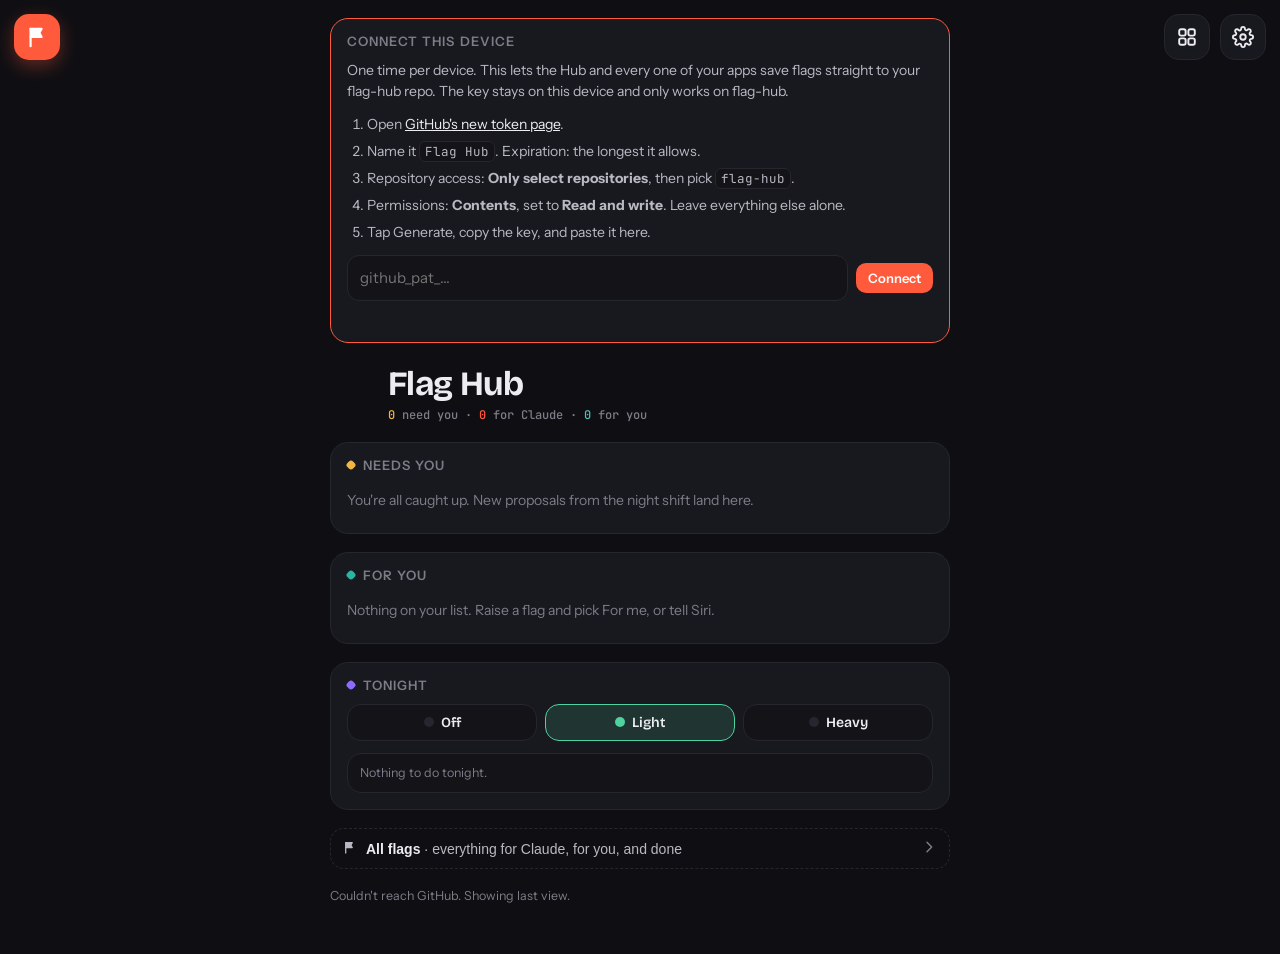
==== commit c7d39433: "Flag Hub v3 is now the main page (old version kept at old.html) Co-Authored-By: Claude Opus 5.5 <nor" ====
--- a/index.html
+++ b/index.html
@@ -332,19 +332,138 @@
 #siriBox ol li{margin:5px 0}
 #siriBox code{font:12.5px var(--fm);background:var(--card2);border:1px solid var(--line);border-radius:6px;padding:1px 5px;word-break:break-all}
 .heard{font-style:italic;color:var(--ink2)}
+
+/* ================= v3 layout: home screen + apps, no tabs ================= */
+:root{--yes:#2fa86a;--yesInk:#fff;--no:#e5484d;--noInk:#fff;--mineIdea:#4fa3ff;--clIdea:#ffaa66}
+body.v3 .lanes{display:none}
+.topright{position:fixed;z-index:60;top:calc(14px + env(safe-area-inset-top,0px));right:max(14px,env(safe-area-inset-right,0px));display:flex;gap:10px}
+.topbtn{position:relative;width:46px;height:46px;border-radius:15px;border:1px solid var(--line);background:var(--card);color:var(--ink);display:flex;align-items:center;justify-content:center;cursor:pointer;transition:transform .15s,background .2s}
+.topbtn:active{transform:scale(.94)}
+.topbtn svg{width:22px;height:22px;transition:transform .55s cubic-bezier(.175,.885,.32,1.275)}
+.topbtn.fk-open svg{transform:rotate(180deg)}
+.topbtn .badge{position:absolute;top:-4px;right:-4px;min-width:18px;height:18px;padding:0 5px;border-radius:9px;background:var(--clIdea);color:#2a1300;font:700 11px/18px var(--fm)}
+header{padding-right:120px}
+.view{display:flex;flex-direction:column;gap:18px;animation:vin .32s cubic-bezier(.2,.8,.2,1)}
+@keyframes vin{from{opacity:0;transform:translateY(8px)}to{opacity:1;transform:none}}
+.back{align-self:flex-start;min-height:46px;margin-left:58px;display:inline-flex;align-items:center;gap:6px;border:0;background:none;color:var(--ink2);font:600 15px var(--fb);cursor:pointer;padding:6px 0}
+.back svg{width:20px;height:20px}
+.vhead{display:flex;align-items:center;gap:12px;flex-wrap:wrap}
+.vhead h1{font-size:28px}
+/* needs you */
+.need{background:var(--card2);border:1px solid var(--line);border-radius:16px;padding:14px;display:flex;flex-direction:column;gap:10px;animation:in .35s ease}
+.need h3{margin:0;font:600 17px/1.3 var(--fd)}
+.need p{margin:0;color:var(--ink2);font-size:14.5px;line-height:1.5}
+.need .tools{display:flex;gap:8px;align-items:center}
+.need .tools .ic{width:38px;height:38px;border-radius:12px}
+.need .tools .ic svg{width:19px;height:19px}
+.need .tools .ic[aria-pressed="true"]{background:var(--ink);color:var(--bg);border-color:var(--ink)}
+.yn{display:grid;grid-template-columns:1fr 1fr;gap:10px}
+.yn button{white-space:nowrap;border:0;border-radius:13px;padding:12px 8px;font:600 15px var(--fb);cursor:pointer;display:flex;align-items:center;justify-content:center;gap:7px;transition:transform .12s,filter .2s}
+.yn button:active{transform:scale(.97)}
+.yn .no{background:var(--no);color:var(--noInk)}
+.yn .yes{background:var(--yes);color:var(--yesInk)}
+.yn svg{width:18px;height:18px}
+.need .forgood{align-self:center;border:0;background:none;color:var(--ink3);font:500 13px var(--fb);text-decoration:underline;cursor:pointer}
+.need.leaving{animation:out .4s ease forwards}
+@keyframes out{to{opacity:0;transform:translateX(30px) scale(.98)}}
+.mini{display:flex;gap:10px;align-items:center;padding:10px 12px;border:1px dashed var(--line);border-radius:14px;cursor:pointer;color:var(--ink2);font-size:14px;background:none;width:100%;text-align:left}
+.mini b{color:var(--ink);font-weight:600}
+.mini .go{margin-left:auto;color:var(--ink3)}
+/* for you carousel */
+.fy{position:relative;background:var(--tealBg);border:1px solid color-mix(in srgb,var(--teal) 35%,var(--line));border-radius:16px;padding:14px 14px 12px;min-height:118px;cursor:pointer;overflow:hidden}
+.fy .slide{display:flex;flex-direction:column;gap:8px;transition:opacity .6s ease,transform .6s cubic-bezier(.2,.8,.2,1)}
+.fy .slide.hide{opacity:0;transform:translateY(10px)}
+.fy .t{font:600 16.5px/1.35 var(--fd);color:var(--ink)}
+.fy .helper{font-size:13px;color:var(--tealInk)}
+.fy .bot{display:flex;align-items:center;gap:8px}
+.fy .dots{display:flex;gap:5px;margin-left:auto}
+.fy .dots i{width:6px;height:6px;border-radius:50%;background:var(--teal);opacity:.3;transition:opacity .4s,width .4s}
+.fy .dots i.on{opacity:1;width:16px;border-radius:3px}
+.fy .ic{background:var(--card);width:34px;height:34px}
+.fy .more{font-size:12.5px;color:var(--tealInk);font-weight:600}
+/* tonight */
+.modes.compact{grid-template-columns:repeat(3,1fr)}
+.modes.compact .mode{padding:9px 6px;font-size:14px;flex-direction:row;justify-content:center;gap:7px}
+.tonight{margin-top:0}
+.tl .ln{display:inline-flex;color:var(--ink3);margin-right:4px;vertical-align:-2px}
+.tl .ln svg{width:14px;height:14px}
+/* all flags */
+.seg4{display:grid;grid-template-columns:repeat(4,1fr);gap:4px;background:var(--card2);border:1px solid var(--line);border-radius:12px;padding:4px}
+.seg4 button{border:0;background:none;color:var(--ink3);border-radius:9px;padding:8px 2px;font:600 13.5px var(--fb);cursor:pointer}
+.seg4 button[aria-pressed="true"]{background:var(--ink);color:var(--bg)}
+.ic.pics2{width:auto;padding:0 8px;gap:4px;font:500 12px var(--fm)}
+/* apps view */
+.lanepick{display:grid;grid-template-columns:1fr 1fr;gap:12px}
+.lanepick button{border:1.5px solid var(--line);background:var(--card);border-radius:18px;padding:14px 10px 12px;display:flex;flex-direction:column;align-items:center;gap:6px;cursor:pointer;color:var(--ink2);font:600 15px var(--fd);transition:border-color .25s,background .25s,transform .15s}
+.lanepick button:active{transform:scale(.97)}
+.lanepick svg{width:46px;height:46px;transition:transform .35s cubic-bezier(.3,1.4,.5,1)}
+.lanepick button[aria-pressed="true"]{border-color:var(--ink);background:var(--card2);color:var(--ink)}
+.lanepick button[aria-pressed="true"] svg{transform:scale(1.08)}
+.lanepick small{font:500 12px var(--fm);color:var(--ink3)}
+.app.space .ico{border-style:dashed}
+/* app page */
+.ahead{display:flex;gap:14px;align-items:center}
+.ahead .ico{width:64px;height:64px;border-radius:17px;flex:none}
+.ahead h1{font-size:28px}
+.ahead .sub{font:500 12px var(--fm);color:var(--ink3);margin-top:4px}
+.sec{background:var(--card);border:1px solid var(--line);border-radius:18px;padding:14px 16px;display:flex;flex-direction:column;gap:10px}
+.sec>h2 .n{font:500 12px var(--fm);color:var(--ink3);text-transform:none;letter-spacing:0}
+.someday{display:flex;flex-direction:column;gap:10px}
+.sd{border:1.5px dashed var(--mineIdea);border-radius:14px;padding:10px 12px;display:flex;flex-direction:column;gap:6px;background:color-mix(in srgb,var(--mineIdea) 6%,transparent)}
+.sd.cl{border-color:var(--clIdea);background:color-mix(in srgb,var(--clIdea) 7%,transparent)}
+.sd .sdwho{font:600 11px var(--fm);letter-spacing:.04em;text-transform:uppercase;color:var(--mineIdea)}
+.sd.cl .sdwho{color:var(--clIdea)}
+.sd .txt{font-size:15px;color:var(--ink)}
+.sd .row .ic{width:30px;height:30px}
+.sd.cl .pitch{margin:0;font:600 15px/1.35 var(--fd);display:flex;gap:6px;justify-content:space-between}
+.sd.cl .why{margin:0;font-size:13px;color:var(--ink3)}
+.sd.cl .why b{color:var(--clIdea)}
+.sd.cl textarea{min-height:56px}
+.btn.plant{background:var(--clIdea);color:#2a1300}
+.ship span:nth-child(2){overflow:hidden;text-overflow:ellipsis;white-space:nowrap;min-width:0}
+.ship{display:flex;gap:8px;font-size:13.5px;color:var(--ink2);padding:5px 0;border-top:1px solid var(--line)}
+.ship:first-of-type{border-top:0}
+.ship i{color:var(--okc);font-style:normal}
+.addbtn{border:1px dashed var(--line);background:none;color:var(--ink2);border-radius:14px;padding:12px;font:600 14px var(--fb);cursor:pointer}
+/* raise sheet: one box */
+.heard{display:flex;flex-direction:column;gap:8px}
+.heard .lbl{font:600 11px var(--fm);letter-spacing:.06em;text-transform:uppercase;color:var(--ink3)}
+.whoseg{display:grid;grid-template-columns:repeat(3,1fr);gap:4px;background:var(--card2);border:1px solid var(--line);border-radius:12px;padding:4px}
+.whoseg button{border:0;background:none;border-radius:9px;padding:8px 4px;font:600 13.5px var(--fb);color:var(--ink3);cursor:pointer;display:flex;align-items:center;justify-content:center;gap:5px}
+.whoseg button[aria-pressed="true"][data-k="claude"]{background:var(--flag);color:#fff}
+.whoseg button[aria-pressed="true"][data-k="you"]{background:var(--teal);color:#fff}
+.whoseg button[aria-pressed="true"][data-k="idea"]{background:var(--mineIdea);color:#fff}
+.chip.guess{box-shadow:0 0 0 2px color-mix(in srgb,var(--clIdea) 60%,transparent)}
+.togs{display:flex;gap:8px;flex-wrap:wrap}
+.tog{border:1px solid var(--line);background:var(--card2);color:var(--ink2);border-radius:999px;padding:7px 12px;font:600 13px var(--fb);cursor:pointer;display:inline-flex;gap:6px;align-items:center}
+.tog[aria-pressed="true"]{background:var(--flagBg);color:var(--flag);border-color:transparent}
+.tog.pc[aria-pressed="true"]{background:var(--card);color:var(--ink);border-color:var(--ink)}
+.boxrow{position:relative}
+.boxrow textarea{padding-right:52px;min-height:96px}
+.mic{position:absolute;right:8px;bottom:8px;width:38px;height:38px;border-radius:12px;border:1px solid var(--line);background:var(--card);color:var(--ink2);display:flex;align-items:center;justify-content:center;cursor:pointer}
+.mic.on{background:var(--no);color:#fff;border-color:transparent;animation:pulse 1.4s ease infinite}
+@keyframes pulse{50%{box-shadow:0 0 0 6px color-mix(in srgb,var(--no) 25%,transparent)}}
+.chips.scroll{flex-wrap:nowrap;overflow-x:auto;padding-bottom:2px}
+.chips.scroll .chip{flex:none}
+/* share popup */
+.shotprev{width:100%;max-height:46vh;object-fit:contain;border-radius:12px;border:1px solid var(--line);background:#000}
+.pick{display:flex;flex-direction:column;max-height:34vh;overflow-y:auto;border:1px solid var(--line);border-radius:12px}
+.pick button{border:0;border-top:1px solid var(--line);background:none;color:var(--ink);text-align:left;padding:10px 12px;font:14px/1.35 var(--fb);cursor:pointer;display:flex;gap:8px;align-items:baseline}
+.pick button:first-child{border-top:0}
+.pick button small{color:var(--ink3);font:500 11px var(--fm);flex:none}
+.seg2{display:grid;grid-template-columns:1fr 1fr;gap:4px;background:var(--card2);border:1px solid var(--line);border-radius:12px;padding:4px}
+.seg2 button{border:0;background:none;border-radius:9px;padding:8px;font:600 14px var(--fb);color:var(--ink3);cursor:pointer}
+.seg2 button[aria-pressed="true"]{background:var(--ink);color:var(--bg)}
+.setup ol{margin:6px 0 0;padding-left:20px;font-size:14px;color:var(--ink2)}
+.setup ol li{margin:6px 0}
+.setup code{font:12.5px var(--fm);background:var(--card2);border:1px solid var(--line);border-radius:6px;padding:1px 5px;word-break:break-all}
+@media (prefers-reduced-motion:reduce){.fy .slide{transition:none}.view{animation:none}}
 </style>
 </head>
-<body>
-<script src="kit/kit.js" data-app="flag-hub" data-name="Flag Hub"></script>
-
+<body class="v3">
 <button class="raise" id="raiseBtn" aria-label="Raise a flag" title="Raise a flag"><svg width="22" height="22" viewBox="0 0 24 24" fill="none" stroke="currentColor" stroke-width="2.4" stroke-linecap="round" stroke-linejoin="round" aria-hidden="true"><path d="M5 22V3"/><path d="M5 3h12l-2.5 4.5L17 12H5" fill="currentColor"/></svg></button>
+<div class="topright"><button class="topbtn" id="appsBtn" aria-label="Your apps" title="Your apps"><svg viewBox="0 0 24 24" fill="none" stroke="currentColor" stroke-width="2.1" stroke-linecap="round" stroke-linejoin="round" aria-hidden="true"><rect x="3.5" y="3.5" width="7" height="7" rx="2"/><rect x="13.5" y="3.5" width="7" height="7" rx="2"/><rect x="3.5" y="13.5" width="7" height="7" rx="2"/><rect x="13.5" y="13.5" width="7" height="7" rx="2"/></svg><span class="badge" id="appsBadge" hidden></span></button><button class="topbtn" id="gearBtn" aria-label="Settings" title="Settings"><svg viewBox="0 0 24 24" fill="none" stroke="currentColor" stroke-width="2" stroke-linecap="round" stroke-linejoin="round" aria-hidden="true"><circle cx="12" cy="12" r="3"/><path d="M19.4 15a1.7 1.7 0 0 0 .3 1.8l.1.1a2 2 0 1 1-2.8 2.8l-.1-.1a1.7 1.7 0 0 0-1.8-.3 1.7 1.7 0 0 0-1 1.5V21a2 2 0 1 1-4 0v-.1a1.7 1.7 0 0 0-1.1-1.5 1.7 1.7 0 0 0-1.8.3l-.1.1a2 2 0 1 1-2.8-2.8l.1-.1a1.7 1.7 0 0 0 .3-1.8 1.7 1.7 0 0 0-1.5-1H3a2 2 0 1 1 0-4h.1a1.7 1.7 0 0 0 1.5-1.1 1.7 1.7 0 0 0-.3-1.8l-.1-.1a2 2 0 1 1 2.8-2.8l.1.1a1.7 1.7 0 0 0 1.8.3H9a1.7 1.7 0 0 0 1-1.5V3a2 2 0 1 1 4 0v.1a1.7 1.7 0 0 0 1 1.5 1.7 1.7 0 0 0 1.8-.3l.1-.1a2 2 0 1 1 2.8 2.8l-.1.1a1.7 1.7 0 0 0-.3 1.8V9a1.7 1.7 0 0 0 1.5 1H21a2 2 0 1 1 0 4h-.1a1.7 1.7 0 0 0-1.5 1z"/></svg></button></div>
 <div class="wrap">
-  <header>
-    <h1>Flag Hub</h1>
-    <div class="tally" id="tally">loading…</div>
-  </header>
-  <div class="lanes" id="laneTabs" role="tablist" aria-label="Show"></div>
-
   <section class="connect" id="connect" aria-labelledby="cn" hidden>
     <h2 id="cn">Connect this device</h2>
     <p class="note" style="font-size:14px;color:var(--ink2)">One time per device. This lets the Hub and every one of your apps save flags straight to your flag-hub repo. The key stays on this device and only works on flag-hub.</p>
@@ -358,216 +477,138 @@
     <div class="row"><input type="text" id="tokenIn" placeholder="github_pat_…" autocomplete="off" spellcheck="false"><button class="btn sm" id="tokenSave">Connect</button></div>
     <p class="err" id="tokenErr"></p>
   </section>
-
-  <section aria-labelledby="ns">
-    <h2 id="ns"><span class="ht"><i class="hd" style="--c:var(--big)"></i>Night shift</span> <span class="n" id="modeSaved"></span><span class="nsPill" id="nsPill" aria-hidden="true"><i data-m="off">Off</i><i data-m="light">Light</i><i data-m="big">Big</i></span></h2>
-    <div class="modes" role="group" aria-label="Night shift mode">
-      <button class="mode" data-m="off" aria-pressed="false"><span class="dot"></span>Off<small>Skip tonight</small></button>
-      <button class="mode" data-m="light" aria-pressed="true"><span class="dot"></span>Light<small>About 2 things a night</small></button>
-      <button class="mode" data-m="big" aria-pressed="false"><span class="dot"></span>Go Big<small>About 5 things a night</small></button>
-    </div>
-    <p class="note">One switch for both the cloud run and the PC run, every night. Go Big also lets Claude add a couple of suggestions when there's usage left. Pick which apps it works on in the Apps tab.</p>
-    <p class="lastrun" id="lastrun">No night shift runs yet.</p>
-    <div class="digest" id="digest" hidden></div>
-    <div class="tonight" id="tonight" hidden></div>
-  </section>
-
-  <section aria-labelledby="wy" id="wyBox">
-    <h2 id="wy"><span class="ht"><i class="hd" style="--c:var(--warn)"></i>Waiting on you</span> <span class="n" id="propN"></span></h2>
-    <div id="props" class="list"><p class="empty">Nothing waiting. Proposals from the night shift land here for a quick yes or no.</p></div>
-  </section>
-
-  <section aria-labelledby="sg" id="sgBox" hidden>
-    <h2 id="sg"><span class="ht"><i class="hd" style="--c:var(--idea)"></i>Suggestions from Claude</span> <span class="n" id="sgN"></span></h2>
-    <p class="note">Ideas only. Nothing gets built until you plant one. Tweak the words first if you want, plant it and it becomes a normal flag, or turn it down and it never comes back.</p>
-    <div id="sugs" class="list" style="gap:10px"></div>
-    <details id="denBox" hidden><summary id="denSum">Turned down</summary><div id="den" class="denied"></div></details>
-  </section>
-
-  <section aria-labelledby="lib" id="libBox">
-    <h2 id="lib"><span class="ht"><i class="hd" style="--c:var(--flag)"></i>App library</span> <span class="n" id="libN"></span></h2>
-    <p class="note">Tap an app to change it. <b style="color:var(--flag)">Focus</b> apps go first at every step of the night shift. <b>Paused</b> apps get skipped completely. Everything else runs as normal.</p>
-    <div id="libGrid"></div>
-    <div id="libDetail"></div>
-  </section>
-
-  <section aria-labelledby="sr" id="siriBox">
-    <h2 id="sr"><span class="ht"><i class="hd" style="--c:var(--idea)"></i>Siri inbox</span> <span class="n" id="siriN"></span></h2>
-    <p class="note">Say "Flag it" to Siri, then talk. Say who it's for (for Claude, for me, or idea), the app, and "priority" if it is. The Hub files clear ones the moment it opens. Anything it can't place waits here, and the night shift sorts it.</p>
-    <div id="siriList" class="list"></div>
-    <details id="siriHow"><summary>Set up "Flag it" on your iPhone</summary><div id="siriSteps"></div></details>
-  </section>
-
-  <section aria-labelledby="wc" id="wcBox">
-    <h2 id="wc"><span class="ht"><i class="hd" style="--c:var(--okc)"></i>Waiting on Claude</span> <span class="n" id="clN"></span></h2>
-    <div id="cprops" class="list"><p class="empty">Nothing here. Once you approve or send something back, it waits here until the night shift handles it.</p></div>
-    <details id="archBox" hidden><summary id="archSum">Archive</summary><div id="arch" style="margin-top:6px"></div></details>
-  </section>
-
-  <section aria-labelledby="of">
-    <h2 id="of"><span class="ht"><i class="hd" style="--c:var(--okc)"></i><span id="ofT">Open flags</span></span> <span class="n" id="openN"></span></h2>
-    <div class="review" id="review" hidden></div>
-    <div class="who" id="tabWho" role="group" aria-label="Show flags for"></div>
-    <div class="filters" id="filters"></div>
-    <div id="flags" class="list"><p class="empty">No open flags yet. Tap the flag button, or plant one from any app's gear menu.</p></div>
-    <details id="doneBox"><summary>Recently resolved</summary><div id="done" class="list" style="margin-top:8px"></div></details>
-  </section>
-
-  <section aria-labelledby="lb" id="labelBox">
-    <h2 id="lb"><span class="ht"><i class="hd" style="--c:var(--ink3)"></i>Labels</span> <span class="n" id="labN"></span></h2>
-    <p class="note">Tap a color to change it, or edit a name and press Enter. Deleting a label moves its flags to Unsorted. The menu on each label sets where it lives: Cloud, PC, or Ideas. The night shift finds each app's code by its label (Study Decks, Music Space, and so on), so keep those names as they are.</p>
-    <div id="labs" class="list" style="gap:8px"></div>
-    <div class="row"><input type="text" id="newLab" placeholder="New label" maxlength="40"><button class="btn sm" id="addLab">Add</button></div>
-  </section>
-
-  <section aria-labelledby="af" id="appBox" hidden>
-    <h2 id="af"><span class="ht"><i class="hd" style="--c:var(--ink3)"></i>Sent through GitHub</span> <span class="n" id="appN"></span></h2>
-    <div id="appFlags" class="list"></div>
-  </section>
-  <div class="sheetbg" id="raiseSheet" hidden>
+  <main id="view"></main>
+  <footer><span id="syncNote">Not synced yet</span><button id="disconnect" hidden>Disconnect this device</button></footer>
+</div>
+
+<div class="sheetbg" id="raiseSheet" hidden>
   <div class="sheet" role="dialog" aria-modal="true" aria-labelledby="rf">
     <h2 id="rf"><span class="ht"><i class="hd" style="--c:var(--flag)" id="rfMark"></i>Raise a flag</span><button class="x" id="raiseX" aria-label="Close">×</button></h2>
-    <div class="who" id="newWho" role="group" aria-label="Who is this flag for"></div>
-    <div class="who two" id="newLane" role="group" aria-label="Where it runs"></div>
-    <div class="chips scroll" id="projChips" role="group" aria-label="Project"></div>
-    <div class="row" id="newProjRow" hidden><input type="text" id="newProj" placeholder="Project name, like Claude OS" maxlength="40"><button class="btn sm" id="addProj">Add</button></div>
-    <textarea id="flagText" placeholder="What did you notice, or what's the idea?" maxlength="1500"></textarea>
-    <label class="prirow"><input type="checkbox" id="flagPri"> <span id="priTxt">Priority: fit this in as soon as possible</span></label>
+    <div class="boxrow"><textarea id="flagText" placeholder="Type or talk: for Claude, study decks, the pause button sticks, priority" maxlength="1500"></textarea><button class="mic" id="mic" aria-label="Talk" hidden><svg width="18" height="18" viewBox="0 0 24 24" fill="none" stroke="currentColor" stroke-width="2.2" stroke-linecap="round" stroke-linejoin="round" aria-hidden="true"><rect x="9" y="3" width="6" height="11" rx="3"/><path d="M5 11a7 7 0 0 0 14 0M12 18v3"/></svg></button></div>
+    <div class="heard">
+      <span class="lbl" id="heardLbl">Who it's for</span>
+      <div class="whoseg" id="newWho" role="group" aria-label="Who is this for"></div>
+      <span class="lbl">App</span>
+      <div class="chips scroll" id="projChips" role="group" aria-label="App or label"></div>
+      <div class="row" id="newProjRow" hidden><input type="text" id="newProj" placeholder="New label, like Claude OS" maxlength="40"><button class="btn sm" id="addProj">Add</button></div>
+      <div class="togs"><button class="tog" id="priTog" aria-pressed="false">⚡ Priority</button><button class="tog pc" id="pcTog" aria-pressed="false" hidden>Runs on the PC</button></div>
+    </div>
     <p class="err" id="flagErr"></p>
-    <div class="row" style="justify-content:space-between"><span class="note" id="sendNote">Small stuff gets fixed overnight. Big stuff comes back as a proposal.</span><button class="btn" id="send">Raise flag</button></div>
+    <div class="row" style="justify-content:space-between"><span class="note" id="sendNote">Small stuff gets fixed overnight. Big stuff comes back for a yes or no.</span><button class="btn" id="send">Raise flag</button></div>
   </div>
+</div>
+
+<div class="sheetbg" id="shotSheet" hidden>
+  <div class="sheet" role="dialog" aria-modal="true" aria-labelledby="sh">
+    <h2 id="sh"><span class="ht"><i class="hd" style="--c:var(--clIdea)"></i>From your share sheet</span><button class="x" id="shotX" aria-label="Close">×</button></h2>
+    <img class="shotprev" id="shotImg" alt="The screenshot you shared">
+    <div class="seg2" id="shotMode"><button data-sm="new" aria-pressed="true">New flag</button><button data-sm="attach" aria-pressed="false">Add to a flag</button></div>
+    <div id="shotNew"><p class="note">Next, write what it's about. The screenshot rides along with it.</p></div>
+    <div id="shotAttach" hidden><input type="text" id="shotFind" placeholder="Search your open flags"><div class="pick" id="shotPick"></div></div>
+    <p class="err" id="shotErr"></p>
   </div>
-  <footer><span id="syncNote">Not synced yet</span><button id="disconnect" hidden>Disconnect this device</button></footer>
 </div>
 
+<script>
+window.KitConfig = Object.assign(window.KitConfig || {}, { gear: "#gearBtn" });
+</script>
+<script src="kit/kit.js" data-app="flag-hub" data-name="Flag Hub"></script>
 <script>
 const $ = s => document.querySelector(s);
 const esc = s => String(s ?? "").replace(/[&<>"]/g, c => ({ "&": "&amp;", "<": "&lt;", ">": "&gt;", '"': "&quot;" }[c]));
 const ago = t => { if (!t) return ""; const m = Math.round((Date.now() - new Date(t)) / 60000); if (m < 1) return "just now"; if (m < 60) return m + "m ago"; const h = Math.round(m / 60); if (h < 24) return h + "h ago"; const d = Math.round(h / 24); return d < 30 ? d + "d ago" : new Date(t).toLocaleDateString(); };
-const S = { keeping: null, notes: {}, mode: "light", projects: [], colors: {}, flags: [], props: [], runs: [], appFlags: [], pick: null, filter: "all", sure: null, who: "claude", newWho: "claude", editing: null, draft: null, labSure: null, lanes: {}, lane: "cloud", newLane: "cloud", concepts: [], apps: [], appSel: null, vEdit: null, sNotes: {}, sEdit: null };
-try { const l = localStorage.getItem("fh.lane"); if (["cloud", "pc", "idea", "apps"].includes(l)) S.lane = l; } catch (e) {}
-const FIRST_REVIEW = 21, NEXT_REVIEW = 45;
-const KEEP_OPTS = [[21, "3 wks"], [45, "6 wks"], [90, "3 mo"]];
-const IDEA_HOME = "Big ideas"; /* where an idea goes when no label is picked */
-const isMine = f => f.kind === "you";
-const isIdea = f => f.kind === "idea";
-const isConcept = f => f.kind === "concept";
+const S = { mode: "light", projects: [], colors: {}, lanes: {}, flags: [], concepts: [], props: [], runs: [], apps: [], otherSay: {}, notes: {}, noteOpen: {}, sNotes: {}, sEdit: null,
+  editing: null, draft: null, sure: null, keeping: null, labSure: null, allTab: "claude", allApp: "all", appLane: "cloud", vEdit: null, fyI: 0,
+  newWho: "claude", pick: null, pri: false, pcRun: false, manual: {}, siri: [], arch: { flags: [], proposals: [], loaded: false } };
+try { const l = localStorage.getItem("fh.appLane"); if (l === "pc" || l === "cloud") S.appLane = l; } catch (e) {}
+const store = Kit.store;
+let busy = false;
+const FIRST_REVIEW = 21, NEXT_REVIEW = 45, KEEP_OPTS = [[21, "3 wks"], [45, "6 wks"], [90, "3 mo"]];
+const IDEA_HOME = "Big ideas";
+const isMine = f => f.kind === "you", isIdea = f => f.kind === "idea", isConcept = f => f.kind === "concept";
 const tabOf = f => isMine(f) ? "you" : isIdea(f) ? "idea" : "claude";
 const isOpen = f => f.status !== "done" && f.status !== "dismissed";
 const touched = f => f.reviewedAt || f.created || "";
-/* first check-in after 21 days; after that, whatever you picked when you kept it (6 weeks if you didn't pick) */
 const reviewGap = f => f.reviewedAt ? (f.reviewEvery || NEXT_REVIEW) : FIRST_REVIEW;
 const isStale = f => isOpen(f) && f.status === "open" && touched(f) && (Date.now() - new Date(touched(f))) > reviewGap(f) * 864e5;
-/* each project gets its own color (skips orange and teal, which mean Claude and you) */
 const PAL = ["#f2b544", "#9bd35a", "#4fb3ff", "#7c8cff", "#a77bff", "#ff6fae", "#e58f6b", "#d6c35a", "#5fd38a", "#c792ea", "#6ca0ff", "#ff8f8f"];
 function autoColor(name) { let h = 0; for (const ch of String(name)) h = (h * 31 + ch.charCodeAt(0)) >>> 0; return PAL[h % PAL.length]; }
-function pc(name) {
-  const set = S.colors[name], c = /^#[0-9a-f]{6}$/i.test(set || "") ? set : autoColor(name);
-  return `--pc:${c};--pBg:color-mix(in srgb,${c} 16%,var(--card));--pInk:color-mix(in srgb,${c} 72%,var(--ink))`;
-}
+const colorOf = name => /^#[0-9a-f]{6}$/i.test(S.colors[name] || "") ? S.colors[name] : autoColor(name);
+function pc(name) { const c = colorOf(name); return `--pc:${c};--pBg:color-mix(in srgb,${c} 16%,var(--card));--pInk:color-mix(in srgb,${c} 72%,var(--ink))`; }
+const labLane = p => ["pc", "idea"].includes(S.lanes[p]) ? S.lanes[p] : "cloud";
+const workLane = p => labLane(p) === "pc" ? "pc" : "cloud";
+const laneOf = f => isIdea(f) ? "idea" : f.lane === "pc" || f.lane === "cloud" ? f.lane : workLane(f.project);
+const propLane = p => p.lane === "pc" || p.lane === "cloud" ? p.lane : p.applyOn === "pc" ? "pc" : workLane(p.project);
+const runLane = r => r.lane || (/^RetroBat/i.test(r.summary || "") ? "pc" : "cloud");
+const appOf = label => S.apps.find(a => (a.labels || [a.name]).includes(label));
+const labelsOf = a => a.labels || [a.name];
+const appState = label => { const a = appOf(label); return a ? (a.state || "on") : null; };
+const claudeTurn = p => ["approved", "ready", "redo"].includes(p.status);
+const CAN_UNDO = ["approved", "ready", "redo", "denied"];
+const isPR = p => /\/pull\/\d+/.test(p.link || "");
+const SV = (d, w = 18) => `<svg width="${w}" height="${w}" viewBox="0 0 24 24" fill="none" stroke="currentColor" stroke-width="2.2" stroke-linecap="round" stroke-linejoin="round" aria-hidden="true">${d}</svg>`;
+const ICON = {
+  bolt: SV('<path d="M13 2 4 14h7l-1 8 9-12h-7z"/>', 16), done: SV('<path d="M5 12l5 5L20 7"/>', 16),
+  del: SV('<path d="M4 7h16M10 11v6M14 11v6M6 7l1 13h10l1-13M9 7V4h6v3"/>', 16), swap: SV('<path d="M7 4 3 8l4 4"/><path d="M3 8h13"/><path d="m17 20 4-4-4-4"/><path d="M21 16H8"/>', 16),
+  keep: SV('<path d="M3 12a9 9 0 1 0 3-6.7L3 8"/><path d="M3 3v5h5"/><path d="M12 8v4l3 2"/>', 16), undo: SV('<path d="M9 14L4 9l5-5"/><path d="M4 9h11a5 5 0 0 1 0 10h-3"/>', 16),
+  pen: SV('<path d="M4 20h4L19 9a2.8 2.8 0 0 0-4-4L4 16v4z"/><path d="M13.5 6.5l4 4"/>', 16), pic: SV('<rect x="3" y="5" width="18" height="14" rx="2.5"/><circle cx="9" cy="10" r="1.8"/><path d="m21 16-5-5-8 8"/>'),
+  note: SV('<path d="M4 5h16v11H9l-5 4z"/><path d="M8 9h8M8 12h5"/>'), link: SV('<path d="M14 4h6v6M20 4l-9 9M18 14v5a1 1 0 0 1-1 1H5a1 1 0 0 1-1-1V7a1 1 0 0 1 1-1h5"/>'),
+  yes: SV('<path d="M5 12l5 5L20 7"/>'), no: SV('<path d="M6 6l12 12M18 6 6 18"/>'), back: SV('<path d="M15 5l-7 7 7 7"/>', 20), chev: SV('<path d="M9 5l7 7-7 7"/>', 16),
+  cloud: '<svg viewBox="0 0 48 48" fill="none" stroke="currentColor" stroke-width="2.6" stroke-linecap="round" stroke-linejoin="round" aria-hidden="true"><path d="M14 36h21a8 8 0 0 0 1-15.9A11 11 0 0 0 15.2 18 9 9 0 0 0 14 36z"/><path d="M20 30l4-4 4 4M24 26v8" opacity=".55"/></svg>',
+  pc: '<svg viewBox="0 0 48 48" fill="none" stroke="currentColor" stroke-width="2.6" stroke-linecap="round" stroke-linejoin="round" aria-hidden="true"><rect x="6" y="9" width="36" height="24" rx="3.5"/><path d="M18 40h12M24 33v7"/><path d="M13 27l6-6 4 4 7-8" opacity=".55"/></svg>',
+  cloudS: SV('<path d="M7 18h10a4 4 0 0 0 .5-8A5.5 5.5 0 0 0 7.6 9 4.5 4.5 0 0 0 7 18z"/>', 14), pcS: SV('<rect x="3" y="4" width="18" height="12" rx="2"/><path d="M8 20h8M12 16v4"/>', 14),
+};
 const FLAGI = '<svg width="13" height="13" viewBox="0 0 24 24" fill="none" stroke="currentColor" stroke-width="2.4" stroke-linecap="round" stroke-linejoin="round" aria-hidden="true"><path d="M5 22V3"/><path d="M5 3h12l-2.5 4.5L17 12H5" fill="currentColor"/></svg>';
 const IDEAI = '<svg width="13" height="13" viewBox="0 0 24 24" fill="none" stroke="currentColor" stroke-width="2" stroke-linecap="round" stroke-linejoin="round" aria-hidden="true"><path d="M5 22V3" stroke-dasharray="2.2 3"/><path d="M5 3h12l-2.5 4.5L17 12H5" stroke-dasharray="2.2 2.6"/></svg>';
 const iconFor = k => k === "idea" ? IDEAI : FLAGI;
-/* lanes: every label lives in Cloud (the nightly run can reach it), PC (only the PC run can), or Ideas. A flag can override its label's lane. */
-const LANE_NAMES = { cloud: "Cloud", pc: "PC", idea: "Ideas" };
-const labLane = p => ["pc", "idea"].includes(S.lanes[p]) ? S.lanes[p] : "cloud";
-const workLane = p => labLane(p) === "pc" ? "pc" : "cloud"; /* where a work flag with this label goes by default */
-const laneOf = f => isIdea(f) ? "idea" : f.lane === "pc" || f.lane === "cloud" ? f.lane : workLane(f.project);
-const propLane = p => p.lane === "pc" || p.lane === "cloud" ? p.lane : p.applyOn === "pc" ? "pc" : workLane(p.project);
-const runLane = r => r.lane || (/^RetroBat/i.test(r.summary || "") ? "pc" : "cloud");
-const inLane = f => laneOf(f) === S.lane;
-const store = Kit.store;
-let busy = false;
-
-const MODE_TXT = { off: "Night shift is off.", light: "Light: a couple of small fixes a night.", big: "Go Big: bigger builds tonight." };
-function renderMode() {
-  renderTonight();
-  document.querySelectorAll(".mode").forEach(b => b.setAttribute("aria-pressed", b.dataset.m === S.mode));
-  document.querySelectorAll("#nsPill i").forEach(i => i.classList.toggle("on", i.dataset.m === S.mode));
-}
-function renderTally() {
-  if (S.lane === "apps") { const c = st => S.apps.filter(a => (a.state || "on") === st).length; $("#tally").innerHTML = `<b>${S.apps.length}</b> apps · <b style="color:var(--flag)">${c("focus")}</b> focus · <b>${c("off")}</b> paused`; return; }
-  const open = S.flags.filter(f => f.status === "open");
-  if (S.lane === "idea") { $("#tally").innerHTML = `<b>${open.filter(isIdea).length}</b> ideas · Claude only gets to these when the cloud flags run out`; return; }
-  const here = open.filter(inLane), mine = here.filter(isMine).length, theirs = here.length - mine + (S.lane === "cloud" ? S.appFlags.length : 0);
-  const wait = S.props.filter(p => p.status === "waiting" && propLane(p) === S.lane).length;
-  $("#tally").innerHTML = `<b style="color:var(--flag)">${theirs}</b> for Claude · <b style="color:var(--tealInk)">${mine}</b> for you · <b${wait ? ' style="color:var(--warn)"' : ""}>${wait}</b> on you`;
-}
-function renderRuns() {
-  const idea = S.lane === "idea";
-  $("#lastrun").hidden = idea;
-  if (idea) { $("#digest").hidden = true; return; }
-  const want = S.lane === "pc" ? "pc" : "cloud", r = S.runs.find(x => runLane(x) === want);
-  $("#lastrun").textContent = r ? `Last run ${ago(r.at)}: ${r.summary}` : `No ${want === "pc" ? "PC" : "cloud"} runs yet.`;
-  const since = Date.now() - 30 * 3600 * 1000;
-  const items = S.runs.filter(x => new Date(x.at) > since && runLane(x) === want).flatMap(x => x.items || []);
-  const d = $("#digest"); d.hidden = !items.length;
-  d.innerHTML = items.map(i => `<div class="dl"><span class="dk ${esc(i.kind)}">${esc(i.kind)}</span><span><b style="font-weight:600;color:var(--ink)">${esc(i.project)}</b> ${esc(i.text)}</span></div>`).join("");
-}
-function renderLanes() {
-  const n = { cloud: 0, pc: 0, idea: 0 }, ping = {};
-  S.flags.filter(f => f.status === "open").forEach(f => n[laneOf(f)]++);
-  n.cloud += S.appFlags.length;
-  S.props.filter(p => p.status === "waiting").forEach(p => ping[propLane(p)] = 1);
-  S.concepts.filter(c => c.status === "open").forEach(c => ping[conceptLane(c)] = ping[conceptLane(c)] || "s");
-  $("#laneTabs").innerHTML = Object.entries(LANE_NAMES).map(([k, t]) => `<button role="tab" data-lane="${k}" aria-selected="${S.lane === k}">${t} <span class="wn">${n[k]}</span>${ping[k] ? `<i class="ping" ${ping[k] === "s" ? 'style="background:var(--idea)" title="New suggestions from Claude"' : 'title="Something is waiting on you"'}></i>` : ""}</button>`).join("")
-    + `<button role="tab" data-lane="apps" aria-selected="${S.lane === "apps"}" aria-label="App library"><span class="ai">${GRIDI}</span>Apps</button>`;
-  document.body.classList.toggle("v-apps", S.lane === "apps");
-  const work = S.lane !== "idea";
-  $("#wyBox").hidden = !work; $("#wcBox").hidden = !work;
-  $("#appBox").hidden = S.lane !== "cloud" || !S.appFlags.length;
-  $("#ofT").textContent = work ? "Open flags" : "Ideas";
-}
-function whoBtns(box, cur, counts) {
-  /* the tab row carries counts, so it uses the short names to fit a phone */
-  box.innerHTML = (counts ? [["claude", "Claude"], ["you", "Me"]] : [["claude", "For Claude"], ["you", "For me"], ["idea", "Idea"]]).map(([k, t]) =>
-    `<button data-k="${k}" aria-pressed="${cur === k}">${iconFor(k)}${t}${counts ? ` <span class="wn">${counts[k]}</span>` : ""}</button>`).join("");
-}
-const SEND_TXT = { claude: "Raise flag", you: "Add for me", idea: "Add idea" };
-function renderWho() {
-  whoBtns($("#newWho"), S.newWho);
-  const nl = $("#newLane"); nl.hidden = S.newWho === "idea";
-  nl.innerHTML = [["cloud", "Cloud run"], ["pc", "PC run"]].map(([k, t]) => `<button data-nl="${k}" aria-pressed="${S.newLane === k}">${t}</button>`).join("");
-  const k = S.newWho, you = k === "you", idea = k === "idea";
-  $("#rfMark").style.setProperty("--c", you ? "var(--teal)" : idea ? "var(--ink2)" : "var(--flag)");
-  ["teal", "idea"].forEach(c => { const on = c === "teal" ? you : idea; $("#send").classList.toggle(c, on); $("#flagText").classList.toggle(c, on); });
-  $("#flagPri").classList.toggle("teal", you);
-  $("#send").textContent = SEND_TXT[k];
-  $("#priTxt").textContent = k === "claude" ? "Priority: fit this in as soon as possible" : "Priority: keep it at the top";
-  $("#sendNote").textContent = you ? "Just a reminder for you. The night shift skips these."
-    : idea ? `Concepts and someday ideas, kept apart from the work. No label needed (it goes in ${IDEA_HOME}).`
-    : "Small stuff gets fixed overnight. Big stuff comes back as a proposal.";
-  $("#flagText").placeholder = you ? "What do you need to do?" : idea ? "What's the idea?" : "What did you notice?";
-}
-function lastUsed() {
-  const m = {}; S.flags.forEach(f => { if ((f.created || "") > (m[f.project] || "")) m[f.project] = f.created; }); return m;
-}
-function renderChips() {
-  const box = $("#projChips"), used = lastUsed();
-  const sheetLane = S.newWho === "idea" ? "idea" : S.newLane;
-  const order = S.projects.filter(p => labLane(p) === sheetLane || p === S.pick).map((p, i) => [p, i]).sort((a, b) => (used[b[0]] || "").localeCompare(used[a[0]] || "") || a[1] - b[1]).map(x => x[0]);
-  box.innerHTML = `<button class="chip add" id="addChip">+ New</button>` + order.map(p => `<button class="chip" style="${pc(p)}" aria-pressed="${S.pick === p}" data-p="${esc(p)}"><i class="pd"></i>${esc(p)}</button>`).join("");
-  box.querySelectorAll("[data-p]").forEach(b => b.onclick = () => { S.pick = S.pick === b.dataset.p ? null : b.dataset.p; $("#flagErr").textContent = ""; renderChips(); });
-  $("#addChip").onclick = () => { const r = $("#newProjRow"); r.hidden = !r.hidden; if (!r.hidden) $("#newProj").focus(); };
-  const inTab = S.flags.filter(f => isOpen(f) && !isStale(f) && inLane(f) && (S.lane === "idea" || tabOf(f) === S.who));
-  const fs = ["all", ...new Set(inTab.map(f => f.project))];
-  if (!fs.includes(S.filter)) S.filter = "all";
-  $("#filters").innerHTML = fs.length > 2 ? fs.map(p => p === "all" ? `<button class="chip" aria-pressed="${S.filter === p}" data-f="all">All</button>`
-    : `<button class="chip" style="${pc(p)}" aria-pressed="${S.filter === p}" data-f="${esc(p)}"><i class="pd"></i>${esc(p)}</button>`).join("") : "";
-  $("#filters").querySelectorAll("[data-f]").forEach(b => b.onclick = () => { S.filter = b.dataset.f; renderChips(); renderFlags(); });
-}
-const ICON = {
-  bolt: '<svg width="16" height="16" viewBox="0 0 24 24" fill="none" stroke="currentColor" stroke-width="2.2" stroke-linecap="round" stroke-linejoin="round" aria-hidden="true"><path d="M13 2 4 14h7l-1 8 9-12h-7z"/></svg>',
-  done: '<svg width="16" height="16" viewBox="0 0 24 24" fill="none" stroke="currentColor" stroke-width="2.4" stroke-linecap="round" stroke-linejoin="round" aria-hidden="true"><path d="M5 12l5 5L20 7"/></svg>',
-  del: '<svg width="16" height="16" viewBox="0 0 24 24" fill="none" stroke="currentColor" stroke-width="2.2" stroke-linecap="round" stroke-linejoin="round" aria-hidden="true"><path d="M4 7h16M10 11v6M14 11v6M6 7l1 13h10l1-13M9 7V4h6v3"/></svg>',
-  swap: '<svg width="16" height="16" viewBox="0 0 24 24" fill="none" stroke="currentColor" stroke-width="2.2" stroke-linecap="round" stroke-linejoin="round" aria-hidden="true"><path d="M7 4 3 8l4 4"/><path d="M3 8h13"/><path d="m17 20 4-4-4-4"/><path d="M21 16H8"/></svg>',
-  keep: '<svg width="16" height="16" viewBox="0 0 24 24" fill="none" stroke="currentColor" stroke-width="2.2" stroke-linecap="round" stroke-linejoin="round" aria-hidden="true"><path d="M3 12a9 9 0 1 0 3-6.7L3 8"/><path d="M3 3v5h5"/><path d="M12 8v4l3 2"/></svg>',
-  undo: '<svg width="16" height="16" viewBox="0 0 24 24" fill="none" stroke="currentColor" stroke-width="2.2" stroke-linecap="round" stroke-linejoin="round" aria-hidden="true"><path d="M9 14L4 9l5-5"/><path d="M4 9h11a5 5 0 0 1 0 10h-3"/></svg>',
-  pen: '<svg width="16" height="16" viewBox="0 0 24 24" fill="none" stroke="currentColor" stroke-width="2.2" stroke-linecap="round" stroke-linejoin="round" aria-hidden="true"><path d="M4 20h4L19 9a2.8 2.8 0 0 0-4-4L4 16v4z"/><path d="M13.5 6.5l4 4"/></svg>',
+const GLYPH = {
+  pad: '<svg viewBox="0 0 24 24" fill="none" stroke="currentColor" stroke-width="1.8" stroke-linecap="round" stroke-linejoin="round"><path d="M7 8h10a5 5 0 0 1 4.8 6.4l-.9 3a2.4 2.4 0 0 1-4.2.8L15 16H9l-1.7 2.2a2.4 2.4 0 0 1-4.2-.8l-.9-3A5 5 0 0 1 7 8z"/><path d="M7.5 11v3M6 12.5h3"/><circle cx="16" cy="11.5" r=".6" fill="currentColor"/><circle cx="17.8" cy="13.3" r=".6" fill="currentColor"/></svg>',
+  house: '<svg viewBox="0 0 24 24" fill="none" stroke="currentColor" stroke-width="1.8" stroke-linecap="round" stroke-linejoin="round"><path d="M3 11 12 4l9 7"/><path d="M5.5 9.5V20h13V9.5"/><rect x="8.5" y="12" width="7" height="5" rx="1"/><path d="M11 13.6l2 1-2 1z" fill="currentColor"/></svg>',
+  heart: '<svg viewBox="0 0 24 24" fill="none" stroke="currentColor" stroke-width="1.8" stroke-linecap="round" stroke-linejoin="round"><path d="M12 20s-7.5-4.6-7.5-10A4.3 4.3 0 0 1 12 7.4 4.3 4.3 0 0 1 19.5 10c0 5.4-7.5 10-7.5 10z"/></svg>',
+  build: '<svg viewBox="0 0 24 24" fill="none" stroke="currentColor" stroke-width="1.8" stroke-linecap="round" stroke-linejoin="round"><path d="M4 20V9l8-5 8 5v11"/><path d="M9 20v-6h6v6M2 20h20"/></svg>',
+  plane: '<svg viewBox="0 0 24 24" fill="none" stroke="currentColor" stroke-width="1.8" stroke-linecap="round" stroke-linejoin="round"><path d="M10.5 13.5 3 11l1.5-1.5 8 .5 4-4a2 2 0 0 1 3 3l-4 4 .5 8L14.5 22 12 14.5"/></svg>',
 };
-/* the pencil: change the words, the label, or who it's for, right in the list */
+function appIcon(a) {
+  const c = colorOf(labelsOf(a)[0]);
+  const fallback = GLYPH[a.glyph] || `<b style="font:700 22px var(--fd)">${esc((a.name || "?")[0])}</b>`;
+  return a.icon ? `<img src="${esc(a.icon)}" alt="" loading="lazy" onerror="this.replaceWith(Object.assign(document.createElement('span'),{innerHTML:${esc(JSON.stringify(fallback))}}))">`
+    : `<span style="color:${c};display:grid;place-items:center;width:100%;height:100%;background:color-mix(in srgb,${c} 16%,var(--card))">${fallback}</span>`;
+}
+/* spaces: labels that aren't apps (3DS Setup, Spotify...) still get a tile */
+function spaces() {
+  const taken = new Set(S.apps.flatMap(labelsOf));
+  return S.projects.filter(p => !taken.has(p)).map(p => ({ id: "label:" + p, name: p, labels: [p], lane: labLane(p) === "pc" ? "pc" : "cloud", space: true, state: "on" }));
+}
+const everyApp = () => [...S.apps, ...spaces()];
+const appById = id => everyApp().find(a => a.id === id);
+const inApp = (a, label) => labelsOf(a).includes(label);
+
+/* ================= routing: #apps, #app/<id>, #all ================= */
+function route() { const h = decodeURIComponent(location.hash.slice(1)); return h.startsWith("app/") ? { v: "app", id: h.slice(4) } : h === "apps" ? { v: "apps" } : h.startsWith("all") ? { v: "all" } : { v: "home" }; }
+function go(hash) { if (("#" + hash) === location.hash || (!hash && !location.hash)) return render(); location.hash = hash; }
+addEventListener("hashchange", () => { S.editing = null; S.vEdit = null; render(); window.scrollTo({ top: 0 }); });
+
+/* ================= shared pieces ================= */
+function picsBtn(imgs, a, extra = "") { const n = (imgs || []).length; return n ? `<button class="ic" data-a="${a}" ${extra} aria-label="See screenshots" title="Screenshots">${ICON.pic}</button>` : ""; }
+function needCard(p) {
+  const note = S.notes[p.id] || "", open = S.noteOpen[p.id] || !!note.trim(), has = !!note.trim();
+  return `<div class="need" data-pid="${p.id}">
+    <div class="meta" style="grid-column:auto"><span class="tag proj" style="${pc(p.project)}">${esc(p.project)}</span><span>${ago(p.created)}</span>${p.revision ? `<span>· version ${p.revision}</span>` : ""}</div>
+    <h3>${esc(p.title)}</h3><p>${esc(p.summary)}</p>
+    <div class="tools">${picsBtn(p.images, "shots")}${p.link ? `<a class="ic" href="${esc(p.link)}" target="_blank" rel="noopener" aria-label="See the full change" title="See the full change">${ICON.link}</a>` : ""}<button class="ic" data-a="note" aria-pressed="${open}" aria-label="Add notes" title="Notes for Claude">${ICON.note}</button></div>
+    ${open ? `<textarea class="pnote" data-note="${p.id}" placeholder="Notes for Claude: what you like, what to change" maxlength="1500">${esc(note)}</textarea>` : ""}
+    <div class="yn"><button class="no" data-a="deny">${ICON.no}<span>${has ? "Redo with notes" : "Nope"}</span></button><button class="yes" data-a="approve">${ICON.yes}<span>${has ? "Yes, with notes" : "Yes"}</span></button></div>
+    ${has ? `<button class="forgood" data-a="denyforgood">Or deny it for good</button>` : ""}
+  </div>`;
+}
+function claudeCard(p) {
+  const what = p.status === "redo" ? "Reworking it with your notes" : propLane(p) === "pc" ? "The PC run puts it in" : p.feedback ? "Making your tweaks, then merging tonight" : "Merging it tonight";
+  return `<div class="item" data-pid="${p.id}"><div class="txt"><b style="font-weight:600">${esc(p.title)}</b><br><span class="note">${what}</span></div>
+    <div class="acts"><button class="btn sm ghost" data-a="undo">Change my mind</button></div>
+    <div class="meta"><span class="tag proj" style="${pc(p.project)}">${esc(p.project)}</span><span>${ago(p.decidedAt || p.created)}</span></div></div>`;
+}
 function editor(f) {
-  const d = S.draft || { text: f.text, project: f.project, who: tabOf(f), lane: laneOf(f) === "pc" ? "pc" : "cloud" };
+  const d = S.draft;
   const projs = S.projects.includes(d.project) ? S.projects : [d.project, ...S.projects];
   return `<div class="fedit">
     <textarea class="ftext" maxlength="1500" aria-label="Flag text">${esc(d.text)}</textarea>
@@ -579,9 +620,9 @@
     <div class="row" style="justify-content:flex-end"><button class="btn sm ghost" data-a="ecancel">Cancel</button><button class="btn sm" data-a="esave">Save</button></div>
   </div>`;
 }
-function flagRow(f, doneView, reviewView) {
-  const src = f.source === "reminders" ? "from Reminders" : f.source === "app" ? "sent from the app" : f.source === "concept" ? "planted from a suggestion" : "";
-  const kind = isMine(f) ? (reviewView || doneView ? '<span class="tag kind-you">for you</span>' : "") : isIdea(f) && (reviewView || doneView) ? '<span class="tag kind-idea">idea</span>' : "";
+function flagRow(f, opt = {}) {
+  const doneView = opt.done, reviewView = opt.review;
+  const src = f.source === "siri" ? "from Siri" : f.source === "reminders" ? "from Reminders" : f.source === "app" ? "sent from the app" : f.source === "concept" ? "planted from an idea" : f.source === "share" ? "from your share sheet" : "";
   const days = Math.round((Date.now() - new Date(touched(f))) / 864e5);
   const st = f.status === "proposed" ? '<span class="tag prop">proposal sent</span>' : f.status === "doing" ? '<span class="tag prop">in progress</span>' : "";
   const pri = f.priority ? '<span class="tag pri">priority</span>' : "";
@@ -591,98 +632,18 @@
   const editing = !doneView && !reviewView && S.editing === f.id;
   const acts = doneView ? (f._arch ? "" : `<button class="ic" data-a="reopen" aria-label="Reopen">${ICON.undo}</button>`)
     : reviewView ? `<button class="ic keep" data-a="keepask" aria-label="Keep it" title="Keep it">${ICON.keep}</button>${doneBtn}${delBtn}`
-    : editing ? ""
-    : `<button class="ic" data-a="swap" aria-label="${swapTo}" title="${swapTo}">${ICON.swap}</button><button class="ic ${f.priority ? "pri-on" : ""}" data-a="pri" aria-label="${f.priority ? "Remove priority" : "Make priority"}" title="${f.priority ? "Priority: do this first" : "Do this first"}">${ICON.bolt}</button>${doneBtn}${delBtn}`;
+    : editing ? "" : `${picsBtn(f.images, "fshots")}<button class="ic" data-a="swap" aria-label="${swapTo}" title="${swapTo}">${ICON.swap}</button><button class="ic ${f.priority ? "pri-on" : ""}" data-a="pri" aria-label="${f.priority ? "Remove priority" : "Make priority"}">${ICON.bolt}</button>${doneBtn}${delBtn}`;
   const note = f.note && !editing ? `<div class="cnote"><b>Claude:</b> ${esc(f.note)}</div>` : "";
-  return `<div class="item ${f.priority && !doneView ? "is-pri" : ""} ${isMine(f) ? "mine" : ""} ${isIdea(f) ? "idea" : ""} ${f.source === "concept" ? "from-concept" : ""}" data-id="${f.id}">${editing ? editor(f) : `<div class="txt">${esc(f.text)}${!doneView && !reviewView ? `<button class="pen" data-a="edit" aria-label="Edit this flag" title="Edit">${ICON.pen}</button>` : ""}</div>`}
+  return `<div class="item ${f.priority && !doneView ? "is-pri" : ""} ${isMine(f) ? "mine" : ""} ${isIdea(f) ? "idea" : ""}" data-id="${f.id}">${editing ? editor(f) : `<div class="txt">${esc(f.text)}${!doneView && !reviewView ? `<button class="pen" data-a="edit" aria-label="Edit this flag" title="Edit">${ICON.pen}</button>` : ""}</div>`}
     <div class="acts">${acts}</div>${note}
-    <div class="meta"><span class="fg">${iconFor(tabOf(f))}</span><span class="tag proj" style="${pc(f.project)}">${esc(f.project)}</span>${pri}${kind}${st}${src && !reviewView ? `<span>${src}</span>` : ""}${reviewView ? `<span class="age">${days}d untouched</span>` : `<span>${ago(doneView ? f.resolvedAt : f.created)}</span>`}${f.resolution ? `<span>· ${esc(f.resolution)}</span>` : ""}</div>${reviewView && S.keeping === f.id ? `<div class="keeps"><span>Ask again in</span>${KEEP_OPTS.map(([d, t]) => `<button class="chip" data-a="keep" data-days="${d}">${t}</button>`).join("")}</div>` : ""}</div>`;
-}
-function renderFlags() {
-  const ae = document.activeElement; if (S.editing && ae && ae.closest && ae.closest(".fedit")) return; /* don't wipe an edit mid-typing */
-  const idea = S.lane === "idea";
-  if (!idea && S.who === "idea") S.who = "claude";
-  const fresh = S.flags.filter(f => isOpen(f) && !isStale(f) && inLane(f));
-  const counts = { claude: 0, you: 0, idea: 0 }; fresh.forEach(f => counts[tabOf(f)]++);
-  $("#tabWho").hidden = idea;
-  whoBtns($("#tabWho"), S.who, counts);
-  const stale = S.flags.filter(f => isStale(f) && inLane(f)).sort((a, b) => touched(a).localeCompare(touched(b)));
-  const rv = $("#review"); rv.hidden = !stale.length;
-  rv.innerHTML = stale.length ? `<h3>Still need these? <span class="n" style="font:500 12px var(--fm);color:var(--warn)">${stale.length}</span></h3>
-    <p class="note">Flags that have sat untouched for a while. Keep one and pick when it checks in next.</p>
-    <div class="list">${stale.slice(0, 3).map(f => flagRow(f, false, true)).join("")}</div>${stale.length > 3 ? `<p class="note">${stale.length - 3} more after these.</p>` : ""}` : "";
-  const open = fresh.filter(f => (idea || tabOf(f) === S.who) && (S.filter === "all" || f.project === S.filter))
-    .sort((a, b) => (b.priority ? 1 : 0) - (a.priority ? 1 : 0));
-  $("#openN").textContent = fresh.length + stale.length || "";
-  const none = idea ? "No ideas yet. Tap the flag button and pick Idea." : S.who === "you" ? "Nothing on your list here. Tap the flag button and pick For me." : S.lane === "pc" ? "No PC flags. Tap the flag button and pick PC run." : "No open flags. Tap the flag button, or plant one from any app's gear menu.";
-  $("#flags").innerHTML = open.length ? open.map(f => flagRow(f, false)).join("") : `<p class="empty">${S.filter === "all" ? none : "Nothing here for " + esc(S.filter) + "."}</p>`;
-  const done = [...S.flags, ...S.arch.flags].filter(f => (f.status === "done" || f.status === "dismissed") && inLane(f)).sort((a, b) => (b.resolvedAt || "").localeCompare(a.resolvedAt || "")).slice(0, 15);
-  $("#doneBox").hidden = false;
-  $("#done").innerHTML = done.map(f => flagRow(f, true)).join("");
-}
-const PICI = '<svg width="16" height="16" viewBox="0 0 24 24" fill="none" stroke="currentColor" stroke-width="2" stroke-linecap="round" stroke-linejoin="round" aria-hidden="true"><rect x="3" y="5" width="18" height="14" rx="2.5"/><circle cx="9" cy="10" r="1.8"/><path d="m21 16-5-5-8 8"/></svg>';
-const CAN_UNDO = ["approved", "ready", "redo", "denied"]; /* decided, but Claude hasn't acted yet */
-const isPR = p => /\/pull\/\d+/.test(p.link || "");
-const claudeTurn = p => p.status === "approved" || p.status === "ready" || p.status === "redo";
-/* one plain line per card that answers "who has the ball, and what happens next" */
-function turnLine(p) {
-  const T = (c, big, small) => `<div class="turn"><i style="--c:${c}"></i><span>${big}${small ? `<small>${small}</small>` : ""}</span></div>`;
-  const pc = propLane(p) === "pc";
-  if (p.status === "waiting") return T("var(--warn)", "Your turn: approve, add notes, or deny",
-    pc ? "Approve and the PC run puts it in next time (Wed or Sat night). Add notes first and it makes your tweaks too."
-       : "Approve and Claude merges it tonight. Add notes first and Claude makes your tweaks, then merges. Can't wait? Merge it yourself on GitHub.");
-  if (p.status === "redo") return T("var(--okc)", "Claude's turn: reworking it with your notes", "Nothing for you to do. The new version comes back up top for a look.");
-  if (claudeTurn(p)) return pc ? T("var(--okc)", p.feedback ? "Claude's turn: the PC run adds your tweaks and puts it in" : "Claude's turn: the PC run puts it in", "Nothing for you to do. It runs Wednesday and Saturday nights.")
-    : T("var(--okc)", p.feedback ? "Claude's turn: making your tweaks, then merging tonight" : "Claude's turn: merging it tonight", "Nothing for you to do. Can't wait? Merge it yourself on GitHub, Claude will notice.");
-  return "";
-}
-function picsBtn(p) {
-  const n = (p.images || []).length;
-  return n ? `<button class="ic pics" data-a="shots" aria-label="See ${n} screenshots" title="Screenshots">${PICI}${n}</button>` : "";
-}
-function propCard(p) {
-  if (claudeTurn(p)) return `<div class="prop claude" data-id="${p.id}">
-      <div class="meta" style="grid-column:auto"><span class="tag">${esc(p.project)}</span><span>${ago(p.decidedAt || p.created)}</span></div>
-      <h3>${esc(p.title)}</h3>${turnLine(p)}
-      ${p.feedback ? `<p class="said clamp" data-a="unclamp">Your notes: “${esc(p.feedback)}”</p>` : ""}
-      <div class="row" style="flex-wrap:wrap"><button class="btn sm ghost" data-a="undo">Change my mind</button>${p.status !== "redo" && isPR(p) ? `<a class="btn sm ghost" href="${esc(p.link)}" target="_blank" rel="noopener">Merge it myself</a>` : ""}</div>
-    </div>`;
-  return `<div class="prop" data-id="${p.id}">
-      <div class="meta" style="grid-column:auto"><span class="tag">${esc(p.project)}</span><span>${ago(p.created)}</span>${p.revision ? `<span>· version ${p.revision}</span>` : ""}</div>
-      <h3>${esc(p.title)}</h3><p>${esc(p.summary)}</p>
-      <div class="links">${picsBtn(p)}${p.link ? `<a href="${esc(p.link)}" target="_blank" rel="noopener">See the full change</a>` : ""}</div>
-      ${turnLine(p)}
-      <textarea class="pnote" data-note="${p.id}" placeholder="Notes for Claude (optional): what you like, what to change" maxlength="1500">${esc(S.notes[p.id] || "")}</textarea>
-      <div class="row"><button class="btn sm" data-a="approve">${S.notes[p.id] ? "Approve with notes" : "Approve"}</button><button class="btn sm ghost" data-a="deny">${S.notes[p.id] ? "Redo with notes" : "Deny"}</button></div>
-    </div>`;
-}
-function archRow(p) {
-  const st = p.status === "shipped" ? '<span class="state shipped">Merged</span>' : '<span class="state denied">Denied</span>';
-  return `<div class="arow" data-id="${p.id}">${st}<span class="at">${p.link ? `<a href="${esc(p.link)}" target="_blank" rel="noopener">${esc(p.title)}</a>` : esc(p.title)}</span>${p.status === "denied" && !p._arch ? `<button class="btn sm ghost" data-a="undo">Reopen</button>` : ""}</div>`;
-}
-function renderProps() {
-  const a = document.activeElement; if (a && a.classList && a.classList.contains("pnote")) return; /* don't wipe a note mid-typing */
-  const newest = (a, b) => (b.decidedAt || b.created || "").localeCompare(a.decidedAt || a.created || "");
-  /* ready to merge sits on top: it's the one that's fully done except for your tap */
-  const here = S.props.filter(p => propLane(p) === S.lane);
-  const mine = here.filter(p => p.status === "waiting").sort((a, b) => (b.created || "").localeCompare(a.created || ""));
-  const claude = here.filter(claudeTurn).sort(newest);
-  const arch = [...here, ...S.arch.proposals.filter(p => propLane(p) === S.lane)].filter(p => p.status === "shipped" || p.status === "denied").sort((a, b) => (b.shippedAt || b.decidedAt || b.created || "").localeCompare(a.shippedAt || a.decidedAt || a.created || "")).slice(0, 25);
-  $("#propN").textContent = mine.length ? mine.length : "";
-  $("#clN").textContent = claude.length ? claude.length : "";
-  $("#props").innerHTML = mine.length ? mine.map(propCard).join("") : `<p class="empty">Nothing needs you. New proposals show up here.</p>`;
-  $("#cprops").innerHTML = claude.length ? claude.map(propCard).join("") : `<p class="empty">Nothing here. Once you approve or send something back, it waits here until the night shift handles it.</p>`;
-  $("#archBox").hidden = false;
-  $("#archSum").textContent = `Archive (${S.arch.loaded ? arch.length + (arch.length === 25 ? "+" : "") : "older"} merged or denied)`;
-  $("#arch").innerHTML = arch.map(archRow).join("");
-}
-/* screenshots open full size on tap; a glowing ring marks the spot when the proposal says where (p.spots) */
+    <div class="meta"><span class="fg">${iconFor(tabOf(f))}</span>${opt.noLabel ? "" : `<span class="tag proj" style="${pc(f.project)}">${esc(f.project)}</span>`}${pri}${st}${src && !reviewView ? `<span>${src}</span>` : ""}${reviewView ? `<span class="age">${days}d untouched</span>` : `<span>${ago(doneView ? f.resolvedAt : f.created)}</span>`}${f.resolution ? `<span>· ${esc(f.resolution)}</span>` : ""}</div>${reviewView && S.keeping === f.id ? `<div class="keeps"><span>Ask again in</span>${KEEP_OPTS.map(([d, t]) => `<button class="chip" data-a="keep" data-days="${d}">${t}</button>`).join("")}</div>` : ""}</div>`;
+}
 function openShots(p, start) {
   const imgs = p.images || []; if (!imgs.length) return;
-  const label = k => imgs.length === 2 ? (k ? "After" : "Before") : "Shot " + (k + 1);
+  const label = k => imgs.length === 2 ? (k ? "After" : "Before") : imgs.length === 1 ? "Screenshot" : "Shot " + (k + 1);
   const spots = (p.spots || []).filter(s => s && isFinite(s.x) && isFinite(s.y));
   let cur = start != null ? start : imgs.length - 1;
-  const v = document.createElement("div"); v.className = "sv"; v.setAttribute("role", "dialog"); v.setAttribute("aria-label", "Screenshots: " + p.title);
+  const v = document.createElement("div"); v.className = "sv"; v.setAttribute("role", "dialog"); v.setAttribute("aria-label", "Screenshots: " + (p.title || p.text || ""));
   const draw = () => {
     v.innerHTML = `<div class="bar"><div class="seg">${imgs.map((_, k) => `<button data-k="${k}" aria-pressed="${k === cur}">${label(k)}</button>`).join("")}</div><button class="x" aria-label="Close">×</button></div>
       ${spots.length ? `<p class="hint">The glowing ring shows where to look.</p>` : ""}
@@ -694,289 +655,532 @@
   document.addEventListener("keydown", key);
   draw(); document.body.appendChild(v); v.querySelector(".x").focus();
 }
-function renderApp() {
-  $("#appN").textContent = S.appFlags.length ? S.appFlags.length : "";
-  if (!S.appFlags.length) return;
-  $("#appFlags").innerHTML = S.appFlags.map(i => `<div class="item"><div class="txt">${esc(i.title.replace(/^\[[^\]]+\]\s*/, ""))}</div><div class="acts"><a class="ic" href="${esc(i.url)}" target="_blank" rel="noopener" aria-label="Open on GitHub"><svg width="15" height="15" viewBox="0 0 24 24" fill="none" stroke="currentColor" stroke-width="2.2" stroke-linecap="round" stroke-linejoin="round" aria-hidden="true"><path d="M14 4h6v6M20 4l-9 9M18 14v5a1 1 0 0 1-1 1H5a1 1 0 0 1-1-1V7a1 1 0 0 1 1-1h5"/></svg></a></div><div class="meta"><span class="tag app">${esc((i.title.match(/^\[([^\]]+)\]/) || [, "app"])[1])}</span><span>${ago(i.created)}</span></div></div>`).join("");
-}
-function renderLabels() {
-  const ae = document.activeElement; if (ae && ae.closest && ae.closest("#labs") && ae.type === "text") return;
-  const n = {}; S.flags.filter(isOpen).forEach(f => n[f.project] = (n[f.project] || 0) + 1);
-  const labs = S.projects.filter(p => labLane(p) === S.lane);
-  $("#labN").textContent = labs.length || "";
-  $("#labs").innerHTML = labs.map(p => {
-    const c = /^#[0-9a-f]{6}$/i.test(S.colors[p] || "") ? S.colors[p] : autoColor(p), sure = S.labSure === p;
-    return `<div class="lab" data-lab="${esc(p)}"><input type="color" value="${c}" aria-label="Color for ${esc(p)}"><input type="text" value="${esc(p)}" maxlength="40" aria-label="Name"><span class="ln" title="open flags">${n[p] || 0}</span><select class="lsel" aria-label="Where ${esc(p)} lives">${Object.entries(LANE_NAMES).map(([k, t]) => `<option value="${k}" ${labLane(p) === k ? "selected" : ""}>${t}</option>`).join("")}</select>${p === "Unsorted" ? `<span class="ic" style="visibility:hidden"></span>`
-      : `<button class="ic ${sure ? "sure" : ""}" data-lab-del aria-label="${sure ? "Tap again to delete" : "Delete label"}">${ICON.del}</button>`}</div>`;
-  }).join("");
-}
-function renderAll() { renderSugs(); renderLib(); renderSiri(); renderTonight(); renderLanes(); renderMode(); renderTally(); renderRuns(); renderWho(); renderChips(); renderFlags(); renderProps(); renderApp(); renderLabels(); }
-
-
-/* ---------- concept flags: Claude's suggestions ----------
-   A concept is a flag with kind "concept" that only the night shift creates:
-   { id, project, kind: "concept", status: "open" | "denied", text (one-line pitch), detail?, size: "S"|"M"|"L",
-     cost (rough usage, plain words), why (how it ties to the app's vision), mockup? (one image or page), created }
-   Plant it -> it becomes a normal orange flag (kind "fix") carrying your edits and notes.
-   Deny it -> status "denied" plus your note, and it's copied into that app's "denied" list in data/apps.json
-   so the night shift never suggests it again. */
-const GRIDI = '<svg width="15" height="15" viewBox="0 0 24 24" fill="none" stroke="currentColor" stroke-width="2.2" stroke-linecap="round" stroke-linejoin="round" aria-hidden="true"><rect x="3.5" y="3.5" width="7" height="7" rx="2"/><rect x="13.5" y="3.5" width="7" height="7" rx="2"/><rect x="3.5" y="13.5" width="7" height="7" rx="2"/><rect x="13.5" y="13.5" width="7" height="7" rx="2"/></svg>';
-const SPARKI = '<svg width="13" height="13" viewBox="0 0 24 24" fill="none" stroke="currentColor" stroke-width="2.2" stroke-linecap="round" stroke-linejoin="round" aria-hidden="true"><path d="M12 3v4M12 17v4M3 12h4M17 12h4M6 6l2.5 2.5M15.5 15.5 18 18M6 18l2.5-2.5M15.5 8.5 18 6"/></svg>';
-const SIZE_TXT = { S: "Small", M: "Medium", L: "Large" };
-const appOf = label => S.apps.find(a => (a.labels || [a.name]).includes(label));
-const conceptLane = c => c.lane === "pc" || c.lane === "cloud" ? c.lane : (appOf(c.project) || {}).lane === "pc" ? "pc" : workLane(c.project);
-function sizeChip(sz) {
-  const n = { S: 1, M: 2, L: 3 }[sz] || 0; if (!n) return "";
-  return `<span class="sz" title="${SIZE_TXT[sz]} build">${[1, 2, 3].map(i => `<i class="${i <= n ? "on" : ""}"></i>`).join("")}${SIZE_TXT[sz]}</span>`;
-}
-function sugCard(c) {
-  const editing = S.sEdit === c.id, note = S.sNotes[c.id] || "";
-  const mock = c.mockup ? (/\.(png|jpe?g|webp|gif|svg)$/i.test(c.mockup)
-    ? `<div class="mock"><img src="${esc(c.mockup)}" alt="Mockup" data-a="smock"><span class="note">Quick mockup. Tap to see it big.</span></div>`
-    : `<div class="mock"><a href="${esc(c.mockup)}" target="_blank" rel="noopener" style="color:var(--ideaInk);font-size:13px">Open the quick mockup</a></div>`) : "";
-  return `<div class="sug" data-id="${c.id}">
-    <div class="meta"><span class="tag proj" style="${pc(c.project)}">${esc(c.project)}</span>${sizeChip(c.size)}${c.cost ? `<span>· ${esc(c.cost)}</span>` : ""}<span>· ${ago(c.created)}</span></div>
-    ${editing ? `<textarea class="stext" maxlength="1500" aria-label="Edit the idea">${esc(c.text + (c.detail ? "\n\n" + c.detail : ""))}</textarea>
-      <div class="row" style="justify-content:flex-end"><button class="btn sm ghost" data-a="scancel">Cancel</button><button class="btn sm idea" data-a="ssave">Save</button></div>`
-    : `<p class="pitch"><span>${esc(c.text)}</span><button class="pen" data-a="sedit" aria-label="Edit this idea" title="Edit">${ICON.pen}</button></p>${c.detail ? `<p class="why" style="color:var(--ink2)">${esc(c.detail)}</p>` : ""}`}
-    ${c.why ? `<p class="why"><b>Why:</b> ${esc(c.why)}</p>` : ""}
-    ${mock}
-    <textarea class="snote" data-snote="${c.id}" placeholder="Your notes (optional): what you'd change, or why not" maxlength="1500">${esc(note)}</textarea>
-    <div class="row"><button class="btn sm idea" data-a="plant">${note.trim() ? "Plant with notes" : "Plant it"}</button><button class="btn sm ghost" data-a="sdeny">Not for me</button></div>
-  </div>`;
-}
-function renderSugs() {
-  const box = $("#sgBox"); if (!box) return;
-  const a = document.activeElement; if (a && a.closest && a.closest("#sugs") && a.tagName === "TEXTAREA") return; /* don't wipe typing */
-  const here = c => S.lane === "idea" || conceptLane(c) === S.lane;
-  const open = S.concepts.filter(c => c.status === "open" && here(c)).sort((x, y) => (y.created || "").localeCompare(x.created || ""));
-  const den = S.concepts.filter(c => c.status === "denied" && here(c)).sort((x, y) => (y.deniedAt || "").localeCompare(x.deniedAt || "")).slice(0, 12);
-  box.hidden = S.lane === "apps" || (!open.length && !den.length);
-  $("#sgN").textContent = open.length || "";
-  $("#sugs").innerHTML = open.length ? open.map(sugCard).join("") : `<p class="empty">No new suggestions. On Go Big nights with usage left, Claude adds a couple here.</p>`;
-  $("#denBox").hidden = !den.length;
-  $("#denSum").textContent = `Turned down (${den.length})`;
-  $("#den").innerHTML = den.map(c => `<div class="drow" data-id="${c.id}"><span>${esc(c.text)}${c.denyNote ? `<small>You: ${esc(c.denyNote)}</small>` : ""}</span><button class="btn sm ghost" data-a="sback">Bring back</button></div>`).join("");
-}
-async function saveApps(fn, msg) {
-  if (!store.token()) { showConnect("Connect this device to save changes."); return false; }
-  try { const d = await store.change("data/apps.json", fn, msg); S.apps = d.apps || []; renderLib(); renderTally(); return true; }
-  catch (e) { if (e.code === "token") showConnect("That key didn't work. Make a new one below."); else $("#syncNote").textContent = "Didn't save. Try again."; return false; }
-}
-async function sugAction(a, id, b) {
-  const c = S.concepts.find(x => x.id === id); if (!c) return;
-  const now = new Date().toISOString(), note = (S.sNotes[id] || "").trim();
-  const card = b.closest(".sug");
-  if (a === "sedit") { S.sEdit = id; renderSugs(); const t = document.querySelector(`#sugs [data-id="${id}"] .stext`); if (t) { t.style.height = Math.min(t.scrollHeight + 4, 320) + "px"; t.focus(); } return; }
-  if (a === "scancel") { S.sEdit = null; b.blur(); renderSugs(); return; }
-  if (a === "smock") { openShots({ title: c.text, images: [c.mockup] }, 0); return; }
-  if (a === "ssave") {
-    const v = (card.querySelector(".stext").value || "").trim(); if (!v) return;
-    const [first, ...rest] = v.split(/\n\s*\n/); b.disabled = true; b.textContent = "Saving…";
-    const ok = await save(d => { const f = (d.flags || []).find(x => x.id === id); if (!f) return; f.text = first.trim(); const det = rest.join("\n\n").trim(); if (det) f.detail = det; else delete f.detail; f.editedAt = now; }, "Suggestion edited");
-    if (ok) { S.sEdit = null; document.activeElement && document.activeElement.blur(); renderSugs(); } else { b.disabled = false; b.textContent = "Save"; }
-    return;
-  }
-  if (a === "sback") { save(d => { const f = (d.flags || []).find(x => x.id === id); if (f) { f.status = "open"; delete f.deniedAt; delete f.denyNote; } }, "Suggestion brought back");
-    saveApps(d => { (d.apps || []).forEach(ap => { if (ap.denied) ap.denied = ap.denied.filter(x => x.id !== id); }); }, "Suggestion brought back"); return; }
-  if (a === "plant") {
-    b.disabled = true; card.classList.add("leaving");
-    const ok = await save(d => { const f = (d.flags || []).find(x => x.id === id); if (!f) return;
-      f.concept = { pitch: f.text, detail: f.detail, size: f.size, cost: f.cost, why: f.why, mockup: f.mockup, created: f.created };
-      if (f.detail) f.text = f.text + "\n\n" + f.detail;
-      if (note) f.text += "\n\nMy notes: " + note;
-      ["detail", "size", "cost", "why", "mockup"].forEach(k => delete f[k]);
-      f.kind = "fix"; f.status = "open"; f.source = "concept"; f.plantedAt = now; f.created = now; f.reviewedAt = now;
-    }, "Suggestion planted: " + c.project);
-    if (ok) { delete S.sNotes[id]; renderAll(); } else { card.classList.remove("leaving"); b.disabled = false; }
-    return;
-  }
-  if (a === "sdeny") {
-    b.disabled = true; card.classList.add("leaving");
-    const ok = await save(d => { const f = (d.flags || []).find(x => x.id === id); if (!f) return; f.status = "denied"; f.deniedAt = now; if (note) f.denyNote = note; }, "Suggestion turned down");
-    if (ok) {
-      delete S.sNotes[id]; renderAll();
-      const ap = appOf(c.project);
-      if (ap) saveApps(d => { const x = (d.apps || []).find(y => y.id === ap.id); if (!x) return; x.denied = (x.denied || []).filter(y => y.id !== id); x.denied.push({ id, text: c.text, note: note || undefined, at: now }); }, "Remember turned-down idea: " + ap.name);
-    } else { card.classList.remove("leaving"); b.disabled = false; }
-  }
-}
-
-/* ---------- app library ---------- */
-const GLYPH = {
-  pad: '<svg viewBox="0 0 24 24" fill="none" stroke="currentColor" stroke-width="1.8" stroke-linecap="round" stroke-linejoin="round"><path d="M7 8h10a5 5 0 0 1 4.8 6.4l-.9 3a2.4 2.4 0 0 1-4.2.8L15 16H9l-1.7 2.2a2.4 2.4 0 0 1-4.2-.8l-.9-3A5 5 0 0 1 7 8z"/><path d="M7.5 11v3M6 12.5h3"/><circle cx="16" cy="11.5" r=".6" fill="currentColor"/><circle cx="17.8" cy="13.3" r=".6" fill="currentColor"/></svg>',
-  house: '<svg viewBox="0 0 24 24" fill="none" stroke="currentColor" stroke-width="1.8" stroke-linecap="round" stroke-linejoin="round"><path d="M3 11 12 4l9 7"/><path d="M5.5 9.5V20h13V9.5"/><rect x="8.5" y="12" width="7" height="5" rx="1"/><path d="M11 13.6l2 1-2 1z" fill="currentColor"/></svg>',
-  heart: '<svg viewBox="0 0 24 24" fill="none" stroke="currentColor" stroke-width="1.8" stroke-linecap="round" stroke-linejoin="round"><path d="M12 20s-7.5-4.6-7.5-10A4.3 4.3 0 0 1 12 7.4 4.3 4.3 0 0 1 19.5 10c0 5.4-7.5 10-7.5 10z"/></svg>',
-  build: '<svg viewBox="0 0 24 24" fill="none" stroke="currentColor" stroke-width="1.8" stroke-linecap="round" stroke-linejoin="round"><path d="M4 20V9l8-5 8 5v11"/><path d="M9 20v-6h6v6M2 20h20"/></svg>',
-  plane: '<svg viewBox="0 0 24 24" fill="none" stroke="currentColor" stroke-width="1.8" stroke-linecap="round" stroke-linejoin="round"><path d="M10.5 13.5 3 11l1.5-1.5 8 .5 4-4a2 2 0 0 1 3 3l-4 4 .5 8L14.5 22 12 14.5"/></svg>',
-};
-function appIcon(a) {
-  const c = (S.colors[(a.labels || [])[0]] && /^#[0-9a-f]{6}$/i.test(S.colors[a.labels[0]])) ? S.colors[a.labels[0]] : autoColor(a.name);
-  const fallback = GLYPH[a.glyph] || `<b style="font:700 22px var(--fd)">${esc(a.name[0])}</b>`;
-  return a.icon ? `<img src="${esc(a.icon)}" alt="" loading="lazy" onerror="this.replaceWith(Object.assign(document.createElement('span'),{innerHTML:${esc(JSON.stringify(fallback))}}))">`
-    : `<span style="color:${c};display:grid;place-items:center;width:100%;height:100%;background:color-mix(in srgb,${c} 16%,var(--card))">${fallback}</span>`;
-}
-function renderLib() {
-  const g = $("#libGrid"); if (!g) return;
-  const ae = document.activeElement; if (ae && ae.closest && ae.closest("#libDetail") && ae.tagName === "TEXTAREA") return;
-  const nOpen = {}, nSug = {};
-  S.flags.filter(f => f.status === "open" && f.kind !== "you").forEach(f => { const a = appOf(f.project); if (a) nOpen[a.id] = (nOpen[a.id] || 0) + 1; });
-  S.concepts.filter(c => c.status === "open").forEach(c => { const a = appOf(c.project); if (a) nSug[a.id] = (nSug[a.id] || 0) + 1; });
-  $("#libN").textContent = S.apps.length || "";
-  const tile = a => `<button class="app ${a.state || "on"}" data-app="${esc(a.id)}" aria-pressed="${S.appSel === a.id}" aria-label="${esc(a.name)}: ${{ on: "on", off: "paused", focus: "focus" }[a.state || "on"]}">
-      <span class="wrapi"><span class="ico">${appIcon(a)}</span>${nSug[a.id] ? `<span class="badge" title="New suggestions">${nSug[a.id]}</span>` : ""}</span><span class="nm">${esc(a.name)}</span></button>`;
-  const grp = (t, list) => list.length ? `<div class="lgroup">${t}</div><div class="lib">${list.map(tile).join("")}</div>` : "";
-  g.innerHTML = S.apps.length ? grp("Cloud", S.apps.filter(a => a.lane !== "pc")) + grp("PC", S.apps.filter(a => a.lane === "pc")) : `<p class="empty">Loading your apps…</p>`;
-  const a = S.apps.find(x => x.id === S.appSel), box = $("#libDetail");
-  if (!a) { box.innerHTML = ""; return; }
-  const v = a.vision || {}, st = a.state || "on", ve = S.vEdit === a.id, list = arr => (arr || []).filter(Boolean);
-  box.innerHTML = `<div class="adetail" data-appd="${esc(a.id)}">
-    <div class="hd2"><span class="app ${st}" style="pointer-events:none"><span class="ico">${appIcon(a)}</span></span><div><h3>${esc(a.name)}</h3><div class="sub">${a.lane === "pc" ? "PC run" : "Cloud run"} · ${nOpen[a.id] || 0} open flag${nOpen[a.id] === 1 ? "" : "s"}${nSug[a.id] ? ` · ${nSug[a.id]} suggestions` : ""}</div></div></div>
-    <div class="seg3" role="group" aria-label="Night shift for ${esc(a.name)}">
-      <button data-st="off" aria-pressed="${st === "off"}">Paused<small>Skip it</small></button>
-      <button data-st="on" aria-pressed="${st === "on"}">On<small>Normal</small></button>
-      <button data-st="focus" aria-pressed="${st === "focus"}">Focus<small>Look here first</small></button>
-    </div>
-    <div class="vis">
-      <div class="row" style="justify-content:space-between;align-items:center;margin-bottom:6px"><h4 style="margin:0">North star</h4>${ve ? "" : `<button class="pen" data-a="vedit" aria-label="Edit the north star" title="Edit" style="opacity:1">${ICON.pen}</button>`}</div>
-      ${ve ? `<h4>What it's for</h4><textarea data-v="for" maxlength="600">${esc(v.for || "")}</textarea>
-        <h4>Never (one per line)</h4><textarea data-v="never" maxlength="1200">${esc(list(v.never).join("\n"))}</textarea>
-        <h4>Right now (one per line)</h4><textarea data-v="now" maxlength="1200">${esc(list(v.now).join("\n"))}</textarea>
-        <div class="row" style="justify-content:flex-end"><button class="btn sm ghost" data-a="vcancel">Cancel</button><button class="btn sm" data-a="vsave">Save</button></div>`
-      : `<h4>What it's for</h4><p>${esc(v.for || "Not written yet.")}</p>
-        ${list(v.never).length ? `<h4>Never</h4><ul>${list(v.never).map(x => `<li>${esc(x)}</li>`).join("")}</ul>` : ""}
-        ${list(v.now).length ? `<h4>Right now</h4><ul>${list(v.now).map(x => `<li>${esc(x)}</li>`).join("")}</ul>` : ""}
-        ${(a.denied || []).length ? `<h4>Turned down</h4><p style="font-size:13px;color:var(--ink3)">${a.denied.length} idea${a.denied.length > 1 ? "s" : ""} Claude won't suggest again.</p>` : ""}`}
-    </div>
-    <div class="links">${a.url ? `<a href="${esc(a.url)}" target="_blank" rel="noopener">Open the app</a>` : ""}${a.repo ? `<a href="https://github.com/${esc(a.repo)}" target="_blank" rel="noopener">Code on GitHub</a>` : ""}${a.roadmap ? `<a href="${esc(a.roadmap)}" target="_blank" rel="noopener">Roadmap</a>` : ""}</div>
-  </div>`;
-}
-async function setAppState(id, st) {
-  const a = S.apps.find(x => x.id === id); if (!a || (a.state || "on") === st) return;
-  const prev = a.state; a.state = st; renderLib(); renderTally();
-  const ok = await saveApps(d => { const x = (d.apps || []).find(y => y.id === id); if (x) x.state = st; }, `${a.name}: ${{ on: "on", off: "paused", focus: "focus" }[st]}`);
-  if (!ok) { a.state = prev; renderLib(); renderTally(); }
-}
-document.addEventListener("click", async e => {
-  const t = e.target.closest("button.app[data-app]");
-  if (t) { S.appSel = S.appSel === t.dataset.app ? null : t.dataset.app; S.vEdit = null; renderLib(); if (S.appSel) setTimeout(() => $("#libDetail").scrollIntoView({ behavior: "smooth", block: "nearest" }), 60); return; }
-  const sb = e.target.closest(".seg3 [data-st]"); if (sb) { const d = sb.closest("[data-appd]"); if (d) setAppState(d.dataset.appd, sb.dataset.st); return; }
-  const v = e.target.closest("#libDetail [data-a]");
-  if (v) {
-    const id = v.closest("[data-appd]").dataset.appd, a = v.dataset.a;
-    if (a === "vedit") { S.vEdit = id; renderLib(); const ta = $("#libDetail textarea"); if (ta) ta.focus(); }
-    else if (a === "vcancel") { S.vEdit = null; v.blur(); renderLib(); }
-    else if (a === "vsave") {
-      const box = v.closest(".adetail"), val = k => box.querySelector(`[data-v="${k}"]`).value, lines = k => val(k).split("\n").map(x => x.trim()).filter(Boolean);
-      const nv = { for: val("for").trim(), never: lines("never"), now: lines("now") };
-      v.disabled = true; v.textContent = "Saving…"; document.activeElement && document.activeElement.blur();
-      const ok = await saveApps(d => { const x = (d.apps || []).find(y => y.id === id); if (x) x.vision = nv; }, "North star: " + (S.apps.find(x => x.id === id) || {}).name);
-      if (ok) { S.vEdit = null; renderLib(); } else { v.disabled = false; v.textContent = "Save"; }
-    }
-    return;
-  }
-  const s = e.target.closest("#sgBox [data-a]");
-  if (s) { const row = s.closest("[data-id]"); if (row) sugAction(s.dataset.a, row.dataset.id, s); }
-}, true);
-document.addEventListener("input", e => {
-  const t = e.target; if (!t.dataset || !t.dataset.snote) return;
-  S.sNotes[t.dataset.snote] = t.value;
-  const btn = t.closest(".sug").querySelector('[data-a="plant"]'); btn.textContent = t.value.trim() ? "Plant with notes" : "Plant it";
-});
-
-
-/* ---------- archive: finished flags and proposals older than 2 weeks live in data/archive.json ---------- */
-S.arch = { flags: [], proposals: [], loaded: false };
-async function loadArchive() {
-  if (S.arch.loaded) return; S.arch.loaded = true;
-  try { const { data } = await store.read("data/archive.json"); S.arch.flags = (data.flags || []).map(f => ({ ...f, _arch: 1 })); S.arch.proposals = (data.proposals || []).map(p => ({ ...p, _arch: 1 })); renderFlags(); renderProps(); } catch (e) {}
-}
-["#archBox", "#doneBox"].forEach(id => { const el = document.querySelector(id); if (el) el.addEventListener("toggle", () => { if (el.open) loadArchive(); }); });
-
-/* ---------- tonight's plan: what the night shift will pick up, using the same rules it follows ---------- */
+
+/* ================= tonight's plan ================= */
 const BUDGET = { cloud: { light: 2, big: 5 }, pc: { light: 1, big: 3 } };
-const appState = label => { const a = appOf(label); return a ? (a.state || "on") : null; };
+const MODE_NAME = { off: "Off", light: "Light", big: "Heavy" };
 const skipped = f => f.skipUntil && new Date(f.skipUntil) > new Date();
-function tonightQueue(lane) {
-  const ok = label => { const st = appState(label); return st ? st !== "off" : lane === "pc"; }; /* cloud labels need an app with a repo */
+function tonightLines(lane) {
+  const ok = label => { const st = appState(label); return st ? st !== "off" : lane === "pc"; };
   const rank = f => (appState(f.project) === "focus" ? 0 : 1);
   const decide = S.props.filter(p => propLane(p) === lane && ["approved", "ready"].includes(p.status) && appState(p.project) !== "off");
   const redo = S.props.filter(p => propLane(p) === lane && p.status === "redo" && appState(p.project) !== "off");
   const flags = S.flags.filter(f => f.status === "open" && f.kind !== "you" && !isIdea(f) && laneOf(f) === lane && ok(f.project))
     .sort((a, b) => (b.priority ? 1 : 0) - (a.priority ? 1 : 0) || rank(a) - rank(b) || (a.created || "").localeCompare(b.created || ""));
-  return { decide, redo, flags };
-}
-function renderTonight() {
-  const box = $("#tonight"); if (!box) return;
-  if (S.lane !== "cloud" && S.lane !== "pc") { box.hidden = true; return; }
-  box.hidden = false;
-  if (S.mode === "off") { box.innerHTML = `<h3>Tonight</h3><p class="note" style="margin:0">Night shift is off, so nothing runs tonight.</p>`; return; }
-  const lane = S.lane, q = tonightQueue(lane), cap = BUDGET[lane][S.mode] || 2;
-  const lines = []; let used = 0, priUsed = false;
-  q.decide.forEach(p => lines.push(`<div class="tl"><span class="k">✓</span><span class="t"><b>${esc(p.project)}</b> · put in: ${esc(p.title)}</span><span></span></div>`));
-  q.redo.forEach(p => { if (used < cap) { used++; lines.push(`<div class="tl"><span class="k">${used}</span><span class="t"><b>${esc(p.project)}</b> · rework: ${esc(p.title)}</span><span></span></div>`); } });
-  const later = [];
-  q.flags.forEach(f => {
-    const sk = skipped(f);
-    const fits = !sk && (used < cap || (f.priority && !priUsed));
-    if (sk) { lines.push(`<div class="tl skip" data-id="${f.id}"><span class="k">–</span><span class="t"><b>${esc(f.project)}</b> · ${esc(f.text)}</span><button class="btn sm ghost" data-a="unskip">Undo</button></div>`); return; }
-    if (!fits) { later.push(f); return; }
+  const cap = BUDGET[lane][S.mode] || 2, L = []; let used = 0, priUsed = false, later = 0;
+  const ic = lane === "pc" ? ICON.pcS : ICON.cloudS;
+  decide.forEach(p => L.push(`<div class="tl"><span class="k">✓</span><span class="t"><span class="ln">${ic}</span><b>${esc(p.project)}</b> · put in: ${esc(p.title)}</span><span></span></div>`));
+  redo.forEach(p => { if (used < cap) { used++; L.push(`<div class="tl"><span class="k">•</span><span class="t"><span class="ln">${ic}</span><b>${esc(p.project)}</b> · rework: ${esc(p.title)}</span><span></span></div>`); } });
+  flags.forEach(f => {
+    if (skipped(f)) { L.push(`<div class="tl skip" data-id="${f.id}"><span class="k">–</span><span class="t"><span class="ln">${ic}</span><b>${esc(f.project)}</b> · ${esc(f.text)}</span><button class="btn sm ghost" data-a="unskip">Undo</button></div>`); return; }
+    const fits = used < cap || (f.priority && !priUsed); if (!fits) { later++; return; }
     if (used >= cap) priUsed = true; else { used++; if (f.priority) priUsed = true; }
-    lines.push(`<div class="tl" data-id="${f.id}"><span class="k">${f.priority ? "⚡" : used}</span><span class="t"><b>${esc(f.project)}</b> · ${esc(f.text)}</span><button class="btn sm ghost" data-a="skip">Skip tonight</button></div>`);
+    L.push(`<div class="tl" data-id="${f.id}"><span class="k">${f.priority ? "⚡" : "•"}</span><span class="t"><span class="ln">${ic}</span><b>${esc(f.project)}</b> · ${esc(f.text)}</span><button class="btn sm ghost" data-a="skip">Skip tonight</button></div>`);
   });
-  if (later.length) lines.push(`<div class="tl more"><span></span><span>${later.length} more wait${later.length === 1 ? "s" : ""} for another night</span></div>`);
-  if (S.mode === "big") lines.push(`<div class="tl more"><span class="k" style="color:var(--idea)">✦</span><span>Plus up to ${lane === "pc" ? 1 : 2} suggestion${lane === "pc" ? "" : "s"} if there's room</span></div>`);
-  box.innerHTML = `<h3><span>Tonight's plan</span><span>${S.mode === "big" ? "Go Big" : "Light"} · ${cap} slots</span></h3>` + (lines.length ? lines.join("") : `<p class="note" style="margin:0">Nothing to do here tonight.</p>`);
-}
-
-/* ---------- Siri inbox: the "Flag it" Shortcut drops one small text file per note into data/siri/.
-   The Hub files the clear ones right away; unclear ones wait for the night shift to sort. ---------- */
-S.siri = [];
-const API_C = "https://api.github.com/repos/Feirzen/flag-hub/contents/";
-const ghHead = () => ({ Authorization: "Bearer " + store.token(), Accept: "application/vnd.github+json" });
-const b64dec = b => new TextDecoder().decode(Uint8Array.from(atob(b.replace(/\n/g, "")), c => c.charCodeAt(0)));
+  return { L, later };
+}
+function tonightBox() {
+  const runs = S.runs.slice(0, 2), last = runs[0];
+  const items = S.runs.filter(x => new Date(x.at) > Date.now() - 30 * 3600e3).flatMap(x => x.items || []);
+  let body;
+  if (S.mode === "off") body = `<p class="note" style="margin:0">Night shift is off, so nothing runs tonight.</p>`;
+  else {
+    const c = tonightLines("cloud"), p = tonightLines("pc"), later = c.later + p.later;
+    const lines = [...c.L, ...p.L];
+    if (later) lines.push(`<div class="tl more"><span></span><span>${later} more wait${later === 1 ? "s" : ""} for another night</span></div>`);
+    if (S.mode === "big") lines.push(`<div class="tl more"><span class="k" style="color:var(--clIdea)">✦</span><span>Plus a few ideas from Claude if there's room</span></div>`);
+    body = lines.length ? lines.join("") : `<p class="note" style="margin:0">Nothing to do tonight.</p>`;
+  }
+  return `<section aria-labelledby="ns"><h2 id="ns"><span class="ht"><i class="hd" style="--c:var(--big)"></i>Tonight</span><span class="n" id="modeSaved"></span></h2>
+    <div class="modes compact" role="group" aria-label="Night shift">${["off", "light", "big"].map(m => `<button class="mode" data-m="${m}" aria-pressed="${S.mode === m}"><span class="dot"></span>${MODE_NAME[m]}</button>`).join("")}</div>
+    <div class="tonight" id="tonight">${body}</div>
+    ${last ? `<details><summary>Last run ${ago(last.at)}: ${esc(last.summary || "")}</summary><div class="digest">${items.map(i => `<div class="dl"><span class="dk ${esc(i.kind)}">${esc(i.kind)}</span><span><b style="font-weight:600;color:var(--ink)">${esc(i.project)}</b> ${esc(i.text)}</span></div>`).join("") || '<p class="note">Nothing in the last day.</p>'}</div></details>` : ""}
+  </section>`;
+}
+
+/* ================= HOME ================= */
+function fyList() {
+  /* your flags, most relevant first: priority, ones Claude helped with, then the longest untouched */
+  const you = S.flags.filter(f => f.status === "open" && isMine(f));
+  const helped = f => /notes\//.test(f.note || "");
+  const score = f => (f.priority ? 100 : 0) + (helped(f) ? 40 : 0) + (isStale(f) ? 20 : 0) + Math.min(30, (Date.now() - new Date(touched(f))) / 864e5);
+  return you.sort((a, b) => score(b) - score(a)).slice(0, 8);
+}
+function homeView() {
+  const wait = S.props.filter(p => p.status === "waiting").sort((a, b) => (b.created || "").localeCompare(a.created || ""));
+  const theirs = S.props.filter(claudeTurn);
+  const sug = S.concepts.filter(c => c.status === "open");
+  const sugApps = [...new Set(sug.map(c => (appOf(c.project) || { id: "label:" + c.project }).id))];
+  const stale = S.flags.filter(isStale);
+  const open = S.flags.filter(f => f.status === "open");
+  const fy = fyList(), youAll = open.filter(isMine).length;
+  const f0 = fy[S.fyI % Math.max(1, fy.length)];
+  return `<div class="view">
+    <header><h1>Flag Hub</h1><div class="tally"><b style="color:var(--warn)">${wait.length}</b> need you · <b style="color:var(--flag)">${open.filter(f => tabOf(f) === "claude").length}</b> for Claude · <b style="color:var(--tealInk)">${youAll}</b> for you</div></header>
+    <section aria-labelledby="ny"><h2 id="ny"><span class="ht"><i class="hd" style="--c:var(--warn)"></i>Needs you</span><span class="n">${wait.length || ""}</span></h2>
+      ${wait.length ? wait.map(needCard).join("") : `<p class="empty">You're all caught up. New proposals from the night shift land here.</p>`}
+      ${sug.length ? `<button class="mini" data-go="${sugApps.length === 1 ? "app/" + esc(sugApps[0]) : "apps"}"><span style="color:var(--clIdea)">✦</span><span><b>${sug.length} new idea${sug.length > 1 ? "s" : ""} from Claude</b> in Someday</span><span class="go">${ICON.chev}</span></button>` : ""}
+      ${stale.length ? `<button class="mini" data-go="all/review"><span>${ICON.keep}</span><span><b>${stale.length} old flag${stale.length > 1 ? "s" : ""}</b> to keep or clear</span><span class="go">${ICON.chev}</span></button>` : ""}
+      ${theirs.length ? `<details><summary>Waiting on Claude (${theirs.length})</summary><div class="list" style="margin-top:6px">${theirs.map(claudeCard).join("")}</div></details>` : ""}
+    </section>
+    <section aria-labelledby="fy"><h2 id="fy"><span class="ht"><i class="hd" style="--c:var(--teal)"></i>For you</span><span class="n">${youAll || ""}</span></h2>
+      ${f0 ? `<div class="fy" id="fyCard" role="button" tabindex="0" aria-label="Open your list">
+        <div class="slide" id="fySlide">${fySlide(f0)}</div>
+        <div class="bot"><button class="ic" data-a="fydone" aria-label="Mark done" title="Done">${ICON.done}</button><span class="more">See all ${youAll}</span><span class="dots">${fy.map((_, i) => `<i class="${i === S.fyI % fy.length ? "on" : ""}"></i>`).join("")}</span></div>
+      </div>` : `<p class="empty">Nothing on your list. Raise a flag and pick For me, or tell Siri.</p>`}
+    </section>
+    ${tonightBox()}
+    <button class="mini" data-go="all"><span>${FLAGI}</span><span><b>All flags</b> · everything for Claude, for you, and done</span><span class="go">${ICON.chev}</span></button>
+  </div>`;
+}
+function fySlide(f) {
+  return `<span class="tag proj" style="${pc(f.project)};align-self:flex-start">${esc(f.project)}</span><div class="t">${f.priority ? "⚡ " : ""}${esc(f.text)}</div>${/notes\//.test(f.note || "") ? `<div class="helper">✦ Claude did a piece of this</div>` : ""}`;
+}
+let fyTimer = null;
+function startFy() {
+  clearInterval(fyTimer);
+  fyTimer = setInterval(() => {
+    const card = $("#fyCard"), fy = fyList(); if (!card || fy.length < 2 || card.matches(":hover") || document.hidden) return;
+    const sl = $("#fySlide"); sl.classList.add("hide");
+    setTimeout(() => { S.fyI = (S.fyI + 1) % fy.length; sl.innerHTML = fySlide(fy[S.fyI]); card.querySelectorAll(".dots i").forEach((d, i) => d.classList.toggle("on", i === S.fyI)); sl.classList.remove("hide"); }, 600);
+  }, 6500);
+}
+
+/* ================= ALL FLAGS ================= */
+function allView() {
+  const review = location.hash === "#all/review";
+  const stale = S.flags.filter(isStale).sort((a, b) => touched(a).localeCompare(touched(b)));
+  const tab = S.allTab;
+  const base = tab === "done" ? [...S.flags, ...S.arch.flags].filter(f => !isOpen(f)) : S.flags.filter(f => isOpen(f) && !isStale(f) && tabOf(f) === tab);
+  const labs = [...new Set(base.map(f => f.project))];
+  if (!labs.includes(S.allApp)) S.allApp = "all";
+  const list = base.filter(f => S.allApp === "all" || f.project === S.allApp)
+    .sort((a, b) => tab === "done" ? (b.resolvedAt || "").localeCompare(a.resolvedAt || "") : (b.priority ? 1 : 0) - (a.priority ? 1 : 0) || (b.created || "").localeCompare(a.created || ""));
+  const cnt = k => S.flags.filter(f => isOpen(f) && !isStale(f) && tabOf(f) === k).length;
+  const props = [...S.props, ...S.arch.proposals].filter(p => p.status === "shipped" || p.status === "denied").sort((a, b) => (b.shippedAt || b.decidedAt || b.created || "").localeCompare(a.shippedAt || a.decidedAt || a.created || "")).slice(0, 30);
+  return `<div class="view">
+    <button class="back" data-go="">${ICON.back}Home</button>
+    <div class="vhead"><h1>All flags</h1></div>
+    ${stale.length ? `<section class="review" ${review ? 'style="border-color:var(--warn)"' : ""}><details ${review ? "open" : ""}><summary style="color:var(--ink);font-weight:600">Still need these? <span style="font:500 12px var(--fm);color:var(--warn)">${stale.length}</span></summary>
+      <p class="note" style="margin:8px 0">These have sat untouched a while. Keep one and pick when it checks in next.</p>
+      <div class="list">${stale.map(f => flagRow(f, { review: true })).join("")}</div></details></section>` : ""}
+    <div class="seg4" role="group" aria-label="Show">${[["claude", "Claude", cnt("claude")], ["you", "Me", cnt("you")], ["idea", "Ideas", cnt("idea")], ["done", "Done", ""]].map(([k, t, n]) => `<button data-at="${k}" aria-pressed="${tab === k}">${t}${n !== "" ? ` <span class="wn">${n}</span>` : ""}</button>`).join("")}</div>
+    ${labs.length > 1 ? `<div class="filters">${["all", ...labs].map(p => p === "all" ? `<button class="chip" data-af="all" aria-pressed="${S.allApp === "all"}">All</button>` : `<button class="chip" style="${pc(p)}" data-af="${esc(p)}" aria-pressed="${S.allApp === p}"><i class="pd"></i>${esc(p)}</button>`).join("")}</div>` : ""}
+    <section><div class="list" id="flags">${list.length ? list.slice(0, tab === "done" ? 40 : 999).map(f => flagRow(f, { done: tab === "done" })).join("") : `<p class="empty">Nothing here.</p>`}</div>
+      ${tab === "done" ? `<details id="archBox"><summary>Proposals: merged or denied</summary><div style="margin-top:6px">${props.map(p => `<div class="arow"><span class="state ${p.status === "shipped" ? "shipped" : "denied"}">${p.status === "shipped" ? "Merged" : "Denied"}</span><span class="at">${p.link ? `<a href="${esc(p.link)}" target="_blank" rel="noopener">${esc(p.title)}</a>` : esc(p.title)}</span></div>`).join("")}</div></details>` : ""}
+    </section>
+  </div>`;
+}
+
+/* ================= APPS ================= */
+function counts(a) {
+  const own = x => inApp(a, x.project);
+  return { need: S.props.filter(p => p.status === "waiting" && own(p)).length, sug: S.concepts.filter(c => c.status === "open" && own(c)).length,
+    open: S.flags.filter(f => f.status === "open" && own(f)).length };
+}
+function tile(a) {
+  const c = counts(a), n = c.need + c.sug;
+  return `<button class="app ${a.state || "on"} ${a.space ? "space" : ""}" data-go="app/${esc(a.id)}" aria-label="${esc(a.name)}">
+    <span class="wrapi"><span class="ico">${appIcon(a)}</span>${n ? `<span class="badge" style="${c.need ? "background:var(--warn);color:#2a1d00" : "background:var(--clIdea);color:#2a1300"}">${n}</span>` : ""}</span><span class="nm">${esc(a.name)}</span></button>`;
+}
+function appsView() {
+  const lane = S.appLane, all = everyApp();
+  const inL = a => (a.lane === "pc" ? "pc" : "cloud") === lane;
+  const apps = all.filter(a => !a.space && inL(a)), sp = all.filter(a => a.space && inL(a));
+  const n = l => all.filter(a => (a.lane === "pc" ? "pc" : "cloud") === l && !a.space).length;
+  return `<div class="view">
+    <button class="back" data-go="">${ICON.back}Home</button>
+    <div class="lanepick" role="group" aria-label="Where it runs">
+      <button data-al="cloud" aria-pressed="${lane === "cloud"}">${ICON.cloud}Cloud<small>${n("cloud")} apps · runs every night</small></button>
+      <button data-al="pc" aria-pressed="${lane === "pc"}">${ICON.pc}PC<small>${n("pc")} apps · runs on your PC</small></button>
+    </div>
+    <section><div class="lib">${apps.map(tile).join("") || '<p class="empty">No apps here yet.</p>'}</div>
+      ${sp.length ? `<div class="lgroup">Other spaces</div><div class="lib">${sp.map(tile).join("")}</div>` : ""}
+      <p class="note">Orange ring: Focus, worked on first. Greyed out: Paused, skipped. Tap an app to change it.</p></section>
+    ${siriBox()}
+    <section class="setup"><h2><span class="ht"><i class="hd" style="--c:var(--clIdea)"></i>Share sheet</span></h2>
+      <p class="note">Screenshot, draw on it, share it to "Flag this", and the Hub opens so you can make a new flag or add it to one.</p>
+      <details><summary>Set up "Flag this" on your iPhone</summary>${SHARE_STEPS}</details></section>
+    <section><details><summary>Labels and colors</summary><div id="labs" class="list" style="gap:8px;margin-top:10px">${labelRows()}</div>
+      <div class="row" style="margin-top:8px"><input type="text" id="newLab" placeholder="New label" maxlength="40"><button class="btn sm" id="addLab">Add</button></div></details></section>
+  </div>`;
+}
+function labelRows() {
+  const n = {}; S.flags.filter(isOpen).forEach(f => n[f.project] = (n[f.project] || 0) + 1);
+  return S.projects.map(p => { const sure = S.labSure === p;
+    return `<div class="lab" data-lab="${esc(p)}"><input type="color" value="${colorOf(p)}" aria-label="Color for ${esc(p)}"><input type="text" value="${esc(p)}" maxlength="40" aria-label="Name"><span class="ln" title="open flags">${n[p] || 0}</span>${p === "Unsorted" ? `<span class="ic" style="visibility:hidden"></span>` : `<button class="ic ${sure ? "sure" : ""}" data-lab-del aria-label="${sure ? "Tap again to delete" : "Delete label"}">${ICON.del}</button>`}</div>`; }).join("");
+}
+
+/* ================= APP PAGE ================= */
+function somedayCard(f) {
+  if (isConcept(f)) {
+    const editing = S.sEdit === f.id, note = S.sNotes[f.id] || "";
+    const helps = f.helps && S.flags.find(x => x.id === f.helps);
+    return `<div class="sd cl" data-cid="${f.id}"><span class="sdwho">Claude's idea${f.size ? ` · ${{ S: "small", M: "medium", L: "large" }[f.size] || ""}` : ""}${f.cost ? ` · ${esc(f.cost)}` : ""}</span>
+      ${editing ? `<textarea class="stext" maxlength="1500" aria-label="Edit the idea">${esc(f.text + (f.detail ? "\n\n" + f.detail : ""))}</textarea><div class="row" style="justify-content:flex-end"><button class="btn sm ghost" data-a="scancel">Cancel</button><button class="btn sm plant" data-a="ssave">Save</button></div>`
+        : `<p class="pitch"><span>${esc(f.text)}</span><button class="pen" data-a="sedit" aria-label="Edit this idea">${ICON.pen}</button></p>${f.detail ? `<p class="why" style="color:var(--ink2)">${esc(f.detail)}</p>` : ""}`}
+      ${helps ? `<p class="why"><b>Helps with:</b> ${esc(helps.text.length > 90 ? helps.text.slice(0, 88) + "…" : helps.text)}</p>` : ""}
+      ${f.why ? `<p class="why"><b>Why:</b> ${esc(f.why)}</p>` : ""}
+      ${f.mockup ? `<div class="row"><button class="ic pics2" data-a="smock">${ICON.pic} Mockup</button></div>` : ""}
+      <textarea class="snote" data-snote="${f.id}" placeholder="Your notes (optional)" maxlength="1500">${esc(note)}</textarea>
+      <div class="yn"><button class="no" data-a="sdeny">${ICON.no}<span>Not for me</span></button><button class="yes" data-a="plant">${ICON.yes}<span>${note.trim() ? "Plant with notes" : "Plant it"}</span></button></div></div>`;
+  }
+  const editing = S.editing === f.id;
+  return `<div class="sd" data-id="${f.id}"><span class="sdwho">Your idea · ${ago(f.created)}</span>${editing ? editor(f) : `<div class="txt">${esc(f.text)}</div>
+    <div class="row" style="justify-content:flex-end;gap:6px"><button class="ic" data-a="edit" aria-label="Edit">${ICON.pen}</button><button class="ic" data-a="swap" aria-label="Hand to Claude" title="Hand to Claude">${ICON.swap}</button><button class="ic" data-a="done" aria-label="Done">${ICON.done}</button><button class="ic ${S.sure === f.id ? "sure" : ""}" data-a="del" aria-label="Delete">${ICON.del}</button></div>`}${f.note ? `<div class="cnote"><b>Claude:</b> ${esc(f.note)}</div>` : ""}</div>`;
+}
+function appView(id) {
+  const a = appById(id); if (!a) return `<div class="view"><button class="back" data-go="apps">${ICON.back}Apps</button><p class="empty">That app isn't here anymore.</p></div>`;
+  const own = x => inApp(a, x.project), st = a.state || "on", v = a.vision || {}, ve = S.vEdit === a.id;
+  const wait = S.props.filter(p => p.status === "waiting" && own(p));
+  const work = S.flags.filter(f => isOpen(f) && tabOf(f) === "claude" && own(f)).sort((x, y) => (y.priority ? 1 : 0) - (x.priority ? 1 : 0));
+  const theirs = S.props.filter(p => claudeTurn(p) && own(p));
+  const mine = S.flags.filter(f => isOpen(f) && isMine(f) && own(f));
+  const ideas = [...S.concepts.filter(c => c.status === "open" && own(c)), ...S.flags.filter(f => isOpen(f) && isIdea(f) && own(f))];
+  const shipped = [...S.props.filter(p => p.status === "shipped" && own(p)).map(p => ({ t: p.title, at: p.shippedAt || p.decidedAt || p.created })),
+    ...S.flags.filter(f => f.status === "done" && tabOf(f) === "claude" && own(f)).map(f => ({ t: f.text, at: f.resolvedAt }))].sort((x, y) => (y.at || "").localeCompare(x.at || "")).slice(0, 5);
+  const list = arr => (arr || []).filter(Boolean);
+  return `<div class="view" data-appd="${esc(a.id)}">
+    <button class="back" data-go="apps">${ICON.back}Apps</button>
+    <div class="ahead"><span class="app ${st}" style="pointer-events:none"><span class="ico">${appIcon(a)}</span></span><div><h1>${esc(a.name)}</h1><div class="sub">${a.lane === "pc" ? "PC run" : "Cloud run"}${a.space ? " · no code for Claude to change" : ""}</div></div></div>
+    ${a.space ? "" : `<div class="seg3" role="group" aria-label="Night shift for ${esc(a.name)}">
+      <button data-st="off" aria-pressed="${st === "off"}">Paused<small>Skip it</small></button><button data-st="on" aria-pressed="${st === "on"}">On<small>Normal</small></button><button data-st="focus" aria-pressed="${st === "focus"}">Focus<small>Look here first</small></button></div>`}
+    ${a.space ? "" : `<section class="vis"><details ${ve ? "open" : ""}><summary>North star${v.for ? `: <span style="color:var(--ink2)">${esc(v.for.length > 70 ? v.for.slice(0, 68) + "…" : v.for)}</span>` : ""}</summary><div style="margin-top:10px">
+      ${ve ? `<h4>What it's for</h4><textarea data-v="for" maxlength="600">${esc(v.for || "")}</textarea><h4>Never (one per line)</h4><textarea data-v="never" maxlength="1200">${esc(list(v.never).join("\n"))}</textarea><h4>Right now (one per line)</h4><textarea data-v="now" maxlength="1200">${esc(list(v.now).join("\n"))}</textarea>
+        <div class="row" style="justify-content:flex-end"><button class="btn sm ghost" data-a="vcancel">Cancel</button><button class="btn sm" data-a="vsave">Save</button></div>`
+      : `<h4>What it's for</h4><p>${esc(v.for || "Not written yet.")}</p>${list(v.never).length ? `<h4>Never</h4><ul>${list(v.never).map(x => `<li>${esc(x)}</li>`).join("")}</ul>` : ""}${list(v.now).length ? `<h4>Right now</h4><ul>${list(v.now).map(x => `<li>${esc(x)}</li>`).join("")}</ul>` : ""}
+        <div class="row" style="justify-content:space-between"><span class="note">${(a.denied || []).length ? `${a.denied.length} turned-down idea${a.denied.length > 1 ? "s" : ""} won't come back.` : ""}</span><button class="btn sm ghost" data-a="vedit">${ICON.pen} Edit</button></div>`}
+      </div></details>
+      <div class="links" style="display:flex;gap:14px;font-size:13px">${a.url ? `<a href="${esc(a.url)}" target="_blank" rel="noopener" style="color:var(--ink2)">Open the app</a>` : ""}${a.repo ? `<a href="https://github.com/${esc(a.repo)}" target="_blank" rel="noopener" style="color:var(--ink2)">Code on GitHub</a>` : ""}${a.roadmap ? `<a href="${esc(a.roadmap)}" target="_blank" rel="noopener" style="color:var(--ink2)">Roadmap</a>` : ""}</div></section>`}
+    ${wait.length ? `<section><h2><span class="ht"><i class="hd" style="--c:var(--warn)"></i>Needs you</span><span class="n">${wait.length}</span></h2>${wait.map(needCard).join("")}</section>` : ""}
+    <section><h2><span class="ht"><i class="hd" style="--c:var(--flag)"></i>Claude's working on</span><span class="n">${work.length + theirs.length || ""}</span></h2>
+      <div class="list">${work.map(f => flagRow(f, { noLabel: labelsOf(a).length === 1 })).join("")}${theirs.map(claudeCard).join("")}</div>${work.length + theirs.length ? "" : `<p class="empty">Nothing right now.</p>`}</section>
+    <section><h2><span class="ht"><i class="hd" style="--c:var(--teal)"></i>Your list</span><span class="n">${mine.length || ""}</span></h2>
+      <div class="list">${mine.map(f => flagRow(f, { noLabel: labelsOf(a).length === 1 })).join("")}</div>${mine.length ? "" : `<p class="empty">Nothing on your list here.</p>`}</section>
+    <section><h2><span class="ht"><i class="hd" style="--c:var(--mineIdea)"></i>Someday</span><span class="n">${ideas.length || ""}</span></h2>
+      <p class="note"><span style="color:var(--mineIdea)">Blue</span> ideas are yours. <span style="color:var(--clIdea)">Orange</span> ones are Claude's: plant one and it becomes a real flag, or turn it down for good.</p>
+      <div class="someday">${ideas.map(somedayCard).join("") || '<p class="empty">No ideas yet.</p>'}</div></section>
+    ${shipped.length ? `<section><h2><span class="ht"><i class="hd" style="--c:var(--okc)"></i>Shipped lately</span></h2><div>${shipped.map(s => `<div class="ship"><i>✓</i><span>${esc(s.t)}</span><span class="note" style="margin-left:auto;flex:none">${ago(s.at)}</span></div>`).join("")}</div></section>` : ""}
+    <button class="addbtn" data-raise="${esc(labelsOf(a)[0])}">+ Raise a flag for ${esc(a.name)}</button>
+  </div>`;
+}
+
+/* ================= render ================= */
+function render() {
+  const ae = document.activeElement;
+  if (ae && ae.tagName === "TEXTAREA" && ae.closest("#view")) return; /* never wipe typing */
+  const r = route();
+  $("#view").innerHTML = r.v === "apps" ? appsView() : r.v === "app" ? appView(r.id) : r.v === "all" ? allView() : homeView();
+  $("#appsBtn").hidden = r.v !== "home";
+  const n = S.concepts.filter(c => c.status === "open").length;
+  $("#appsBadge").hidden = !n; $("#appsBadge").textContent = n;
+  if (r.v === "home") startFy(); else clearInterval(fyTimer);
+  if (r.v === "all" || r.v === "app") loadArchive();
+  wireLabels();
+}
+
+/* ================= saving ================= */
+async function save(fn, msg) {
+  if (!store.token()) { showConnect("Connect this device to save changes."); return false; }
+  busy = true;
+  try { const d = await store.change("data/flags.json", fn, msg); apply(d); return true; }
+  catch (e) { if (e.code === "token") showConnect("That key didn't work. Make a new one below."); else $("#syncNote").textContent = "Didn't save. Try again."; return false; }
+  finally { busy = false; }
+}
+async function saveApps(fn, msg) {
+  if (!store.token()) { showConnect("Connect this device to save changes."); return false; }
+  try { const d = await store.change("data/apps.json", fn, msg); S.apps = d.apps || []; render(); return true; }
+  catch (e) { $("#syncNote").textContent = "Didn't save. Try again."; return false; }
+}
+async function setMode(m) {
+  if (m === S.mode) return;
+  if (!store.token()) { showConnect("Connect this device to change the night shift."); return; }
+  const prev = S.mode; S.mode = m; render(); const ms = () => $("#modeSaved"); if (ms()) ms().textContent = "Saving…";
+  try {
+    await store.change("status.json", st => { st.mode = m; st.openFlags = S.flags.filter(f => f.status === "open").length; st.waiting = S.props.filter(p => p.status === "waiting").length; st.updated = new Date().toISOString(); }, "Night shift mode: " + m);
+    if (ms()) ms().textContent = "Saved";
+  } catch (e) { S.mode = prev; render(); if (ms()) ms().textContent = "Didn't save. Try again."; }
+}
+async function loadArchive() {
+  if (S.arch.loaded) return; S.arch.loaded = true;
+  try { const { data } = await store.read("data/archive.json"); S.arch.flags = (data.flags || []).map(f => ({ ...f, _arch: 1 })); S.arch.proposals = (data.proposals || []).map(p => ({ ...p, _arch: 1 })); render(); } catch (e) {}
+}
+
+/* ================= clicks ================= */
+document.addEventListener("click", async e => {
+  const t = e.target;
+  const g = t.closest("[data-go]"); if (g) { e.preventDefault(); go(g.dataset.go); return; }
+  if (t.closest("#appsBtn")) { go("apps"); return; }
+  const rz = t.closest("[data-raise]"); if (rz) { openRaise(rz.dataset.raise); return; }
+  const m = t.closest(".mode"); if (m) return setMode(m.dataset.m);
+  const al = t.closest("[data-al]"); if (al) { S.appLane = al.dataset.al; try { localStorage.setItem("fh.appLane", S.appLane); } catch (e) {} render(); return; }
+  const at = t.closest("[data-at]"); if (at) { S.allTab = at.dataset.at; S.allApp = "all"; render(); return; }
+  const af = t.closest("[data-af]"); if (af) { S.allApp = af.dataset.af; render(); return; }
+  const sb = t.closest(".seg3 [data-st]"); if (sb) { setAppState(sb.closest("[data-appd]").dataset.appd, sb.dataset.st); return; }
+  const fy = t.closest("#fyCard");
+  if (fy && !t.closest("[data-a]")) { S.allTab = "you"; go("all"); return; }
+  const b = t.closest("[data-a]"); if (!b) return;
+  const a = b.dataset.a, now = new Date().toISOString();
+  /* proposals */
+  const pr = b.closest("[data-pid]");
+  if (pr) return propAction(a, pr.dataset.pid, b, now);
+  /* concepts (Claude's ideas) */
+  const cr = b.closest("[data-cid]");
+  if (cr) return conceptAction(a, cr.dataset.cid, b, now);
+  /* tonight skip */
+  if (a === "skip" || a === "unskip") { const id = b.closest("[data-id]").dataset.id; b.disabled = true;
+    await save(d => { const f = (d.flags || []).find(x => x.id === id); if (!f) return; if (a === "skip") f.skipUntil = new Date(Date.now() + 24 * 3600e3).toISOString(); else delete f.skipUntil; }, a === "skip" ? "Skip tonight" : "Unskip"); return; }
+  if (a === "fydone") { const f = fyList()[S.fyI % Math.max(1, fyList().length)]; if (f) { S.fyI = 0; save(d => { const x = (d.flags || []).find(y => y.id === f.id); if (x) { x.status = "done"; x.resolvedAt = now; x.resolution = "marked done by you"; } }, "Flag done"); } return; }
+  /* north star */
+  if (a === "vedit") { S.vEdit = b.closest("[data-appd]").dataset.appd; render(); return; }
+  if (a === "vcancel") { S.vEdit = null; b.blur(); render(); return; }
+  if (a === "vsave") { const id = b.closest("[data-appd]").dataset.appd, box = b.closest(".vis"), val = k => box.querySelector(`[data-v="${k}"]`).value, lines = k => val(k).split("\n").map(x => x.trim()).filter(Boolean);
+    const nv = { for: val("for").trim(), never: lines("never"), now: lines("now") }; b.disabled = true; document.activeElement.blur();
+    if (await saveApps(d => { const x = (d.apps || []).find(y => y.id === id); if (x) x.vision = nv; }, "North star: " + id)) { S.vEdit = null; render(); } else b.disabled = false; return; }
+  if (a === "sdel") return;
+  /* siri */
+  if (a === "siridel") { const name = b.closest("[data-siri]").dataset.siri, s = S.siri.find(x => x.name === name); if (s) { await delSiri(s); S.siri = S.siri.filter(x => x !== s); render(); } return; }
+  /* flags */
+  const row = b.closest("[data-id]"); const id = row && row.dataset.id; if (!id) return;
+  const edit = fn => d => { const it = (d.flags || []).find(x => x.id === id); if (it) fn(it, d); };
+  const f = S.flags.find(x => x.id === id) || {};
+  if (a === "pri") save(edit(f => { if (f.priority) delete f.priority; else f.priority = true; f.reviewedAt = now; }), "Flag priority");
+  else if (a === "fshots") openShots({ title: f.text, images: f.images }, 0);
+  else if (a === "keepask") { S.keeping = S.keeping === id ? null : id; render(); }
+  else if (a === "keep") { const dd = +b.dataset.days || NEXT_REVIEW; S.keeping = null; save(edit(f => { f.reviewedAt = now; f.reviewEvery = dd; }), "Flag kept"); }
+  else if (a === "edit") { S.editing = id; S.draft = { text: f.text, project: f.project, who: tabOf(f), lane: laneOf(f) === "pc" ? "pc" : "cloud" }; render(); const ta = document.querySelector(`[data-id="${id}"] .ftext`); if (ta) { ta.style.height = Math.min(ta.scrollHeight + 4, 360) + "px"; ta.focus(); } }
+  else if (a === "ewho") { S.draft.who = b.dataset.k; S.draft.text = row.querySelector(".ftext").value; b.blur(); render(); }
+  else if (a === "elane") { S.draft.lane = b.dataset.k; b.parentElement.querySelectorAll(".chip").forEach(c => c.setAttribute("aria-pressed", c === b)); }
+  else if (a === "ecancel") { S.editing = null; S.draft = null; b.blur(); render(); }
+  else if (a === "esave") {
+    const d = S.draft; d.text = row.querySelector(".ftext").value; const text = d.text.trim(); if (!text) return;
+    b.disabled = true; b.textContent = "Saving…";
+    const ok = await save(edit(f => { f.text = text; f.project = d.project; f.editedAt = now; f.reviewedAt = now;
+      if (d.who === "idea" || d.lane === workLane(d.project)) delete f.lane; else f.lane = d.lane;
+      if (d.who !== tabOf(f)) { f.kind = d.who === "claude" ? "fix" : d.who; delete f.prevKind; } }), "Flag edited");
+    if (ok) { S.editing = null; S.draft = null; document.activeElement.blur(); render(); } else { b.disabled = false; b.textContent = "Save"; }
+  }
+  else if (a === "swap" && isIdea(f)) save(edit(f => { f.kind = "fix"; f.reviewedAt = now; }), "Idea handed to Claude");
+  else if (a === "swap") save(edit(f => { if (f.kind === "you") { f.kind = f.prevKind || "fix"; delete f.prevKind; } else { f.prevKind = f.kind; f.kind = "you"; } f.reviewedAt = now; }), "Flag moved");
+  else if (a === "done") save(edit(f => { f.status = "done"; f.resolvedAt = now; f.resolution = "marked done by you"; }), "Flag done");
+  else if (a === "reopen") save(edit(f => { f.status = "open"; delete f.resolvedAt; delete f.resolution; }), "Flag reopened");
+  else if (a === "del") {
+    if (S.sure !== id) { S.sure = id; render(); setTimeout(() => { if (S.sure === id) { S.sure = null; render(); } }, 3000); return; }
+    S.sure = null; save(d => { d.flags = (d.flags || []).filter(x => x.id !== id); }, "Flag deleted");
+  }
+});
+async function propAction(a, id, b, now) {
+  const p = S.props.find(x => x.id === id) || {};
+  const edit = fn => d => { const it = (d.proposals || []).find(x => x.id === id); if (it) fn(it, d); };
+  if (a === "shots") return openShots(p);
+  if (a === "note") { S.noteOpen[id] = !S.noteOpen[id] || !!(S.notes[id] || "").trim(); render(); const ta = document.querySelector(`[data-note="${id}"]`); if (ta) ta.focus(); return; }
+  if (a === "undo") { const ok = await save(edit(p => { if (!CAN_UNDO.includes(p.status)) return; (p.history = p.history || []).push({ at: now, status: "reopened", from: p.status }); p.status = "waiting"; delete p.feedback; delete p.decidedAt; }), "Proposal reopened"); if (ok && p.feedback) { S.notes[id] = p.feedback; render(); } return; }
+  if (["approve", "deny", "denyforgood"].includes(a)) {
+    const note = (S.notes[id] || "").trim();
+    const status = a === "approve" ? "approved" : a === "denyforgood" ? "denied" : note ? "redo" : "denied";
+    const card = b.closest(".need"); card && card.classList.add("leaving");
+    const ok = await save(edit(p => { p.status = status; p.decidedAt = now; if (note) { p.feedback = note; (p.history = p.history || []).push({ at: now, status, feedback: note }); } }), { approved: "Proposal approved", redo: "Proposal sent back with notes", denied: "Proposal denied" }[status]);
+    if (ok) { delete S.notes[id]; delete S.noteOpen[id]; render(); } else card && card.classList.remove("leaving");
+  }
+}
+async function conceptAction(a, id, b, now) {
+  const c = S.concepts.find(x => x.id === id); if (!c) return;
+  const note = (S.sNotes[id] || "").trim(), card = b.closest(".sd");
+  if (a === "sedit") { S.sEdit = id; render(); const ta = document.querySelector(`[data-cid="${id}"] .stext`); if (ta) { ta.style.height = Math.min(ta.scrollHeight + 4, 320) + "px"; ta.focus(); } return; }
+  if (a === "scancel") { S.sEdit = null; b.blur(); render(); return; }
+  if (a === "smock") { if (/\.(png|jpe?g|webp|gif|svg)$/i.test(c.mockup)) openShots({ title: c.text, images: [c.mockup] }, 0); else window.open(c.mockup, "_blank"); return; }
+  if (a === "ssave") { const v = (card.querySelector(".stext").value || "").trim(); if (!v) return; const [first, ...rest] = v.split(/\n\s*\n/);
+    document.activeElement.blur(); if (await save(d => { const f = (d.flags || []).find(x => x.id === id); if (!f) return; f.text = first.trim(); const det = rest.join("\n\n").trim(); if (det) f.detail = det; else delete f.detail; f.editedAt = now; }, "Idea edited")) { S.sEdit = null; render(); } return; }
+  if (a === "plant") { card.classList.add("leaving");
+    const ok = await save(d => { const f = (d.flags || []).find(x => x.id === id); if (!f) return;
+      f.concept = { pitch: f.text, detail: f.detail, size: f.size, cost: f.cost, why: f.why, mockup: f.mockup, helps: f.helps, created: f.created };
+      if (f.detail) f.text += "\n\n" + f.detail; if (note) f.text += "\n\nMy notes: " + note;
+      ["detail", "size", "cost", "why", "mockup"].forEach(k => delete f[k]);
+      f.kind = "fix"; f.status = "open"; f.source = "concept"; f.plantedAt = now; f.created = now; f.reviewedAt = now; }, "Idea planted: " + c.project);
+    if (ok) { delete S.sNotes[id]; render(); } else card.classList.remove("leaving"); return; }
+  if (a === "sdeny") { card.classList.add("leaving");
+    const ok = await save(d => { const f = (d.flags || []).find(x => x.id === id); if (!f) return; f.status = "denied"; f.deniedAt = now; if (note) f.denyNote = note; }, "Idea turned down");
+    if (ok) { delete S.sNotes[id]; const ap = appOf(c.project);
+      if (ap) saveApps(d => { const x = (d.apps || []).find(y => y.id === ap.id); if (!x) return; x.denied = (x.denied || []).filter(y => y.id !== id); x.denied.push({ id, text: c.text, note: note || undefined, at: now }); }, "Remember turned-down idea: " + ap.name);
+      else render(); } else card.classList.remove("leaving"); }
+}
+async function setAppState(id, st) {
+  const a = S.apps.find(x => x.id === id); if (!a || (a.state || "on") === st) return;
+  const prev = a.state; a.state = st; render();
+  const ok = await saveApps(d => { const x = (d.apps || []).find(y => y.id === id); if (x) x.state = st; }, `${a.name}: ${{ on: "on", off: "paused", focus: "focus" }[st]}`);
+  if (!ok) { a.state = prev; render(); }
+}
+document.addEventListener("input", e => {
+  const t = e.target;
+  if (t.dataset && t.dataset.note) { S.notes[t.dataset.note] = t.value; const card = t.closest(".need"), has = !!t.value.trim();
+    card.querySelector('[data-a="approve"] span').textContent = has ? "Yes, with notes" : "Yes"; card.querySelector('[data-a="deny"] span').textContent = has ? "Redo with notes" : "Nope";
+    let fg = card.querySelector(".forgood"); if (has && !fg) card.insertAdjacentHTML("beforeend", `<button class="forgood" data-a="denyforgood">Or deny it for good</button>`); else if (!has && fg) fg.remove(); return; }
+  if (t.dataset && t.dataset.snote) { S.sNotes[t.dataset.snote] = t.value; t.closest(".sd").querySelector('[data-a="plant"] span').textContent = t.value.trim() ? "Plant with notes" : "Plant it"; }
+});
+document.addEventListener("change", e => { if (e.target.classList.contains("fproj") && S.draft) S.draft.project = e.target.value; });
+/* re-render after typing ends, so a background sync that was skipped catches up */
+document.addEventListener("focusout", e => { if (e.target.tagName === "TEXTAREA" && e.target.closest("#view")) setTimeout(() => { const a = document.activeElement; if (!a || a.tagName !== "TEXTAREA") render(); }, 250); });
+
+/* ================= labels ================= */
+function wireLabels() {
+  const add = $("#addLab"); if (!add) return;
+  const addLabel = () => { const name = $("#newLab").value.trim(); if (!name || S.projects.includes(name)) return; $("#newLab").value = ""; save(d => { d.projects = d.projects || []; d.projects.push(name); }, "Add label: " + name); };
+  add.onclick = addLabel; $("#newLab").onkeydown = e => { if (e.key === "Enter") addLabel(); };
+  document.querySelectorAll("#labs [data-lab]").forEach(row => {
+    const name = row.dataset.lab;
+    row.querySelector('input[type=color]').onchange = e => { S.colors[name] = e.target.value; save(d => { d.colors = d.colors || {}; d.colors[name] = e.target.value; }, "Label color: " + name); };
+    const tx = row.querySelector('input[type=text]');
+    tx.onkeydown = e => { if (e.key === "Enter") tx.blur(); };
+    tx.onchange = () => { const nu = tx.value.trim(); if (!nu || nu === name) { tx.value = name; return; } const mv = p => p === name ? nu : p;
+      save(d => { d.projects = [...new Set((d.projects || []).map(mv))]; (d.flags || []).forEach(f => f.project = mv(f.project)); (d.proposals || []).forEach(p => p.project = mv(p.project));
+        if (d.lanes && d.lanes[name]) { d.lanes[nu] = d.lanes[name]; delete d.lanes[name]; } if (d.colors && d.colors[name]) { d.colors[nu] = d.colors[name]; delete d.colors[name]; } }, `Label renamed: ${name} to ${nu}`); };
+    const del = row.querySelector("[data-lab-del]"); if (del) del.onclick = () => {
+      if (S.labSure !== name) { S.labSure = name; render(); setTimeout(() => { if (S.labSure === name) { S.labSure = null; render(); } }, 3000); return; }
+      S.labSure = null; save(d => { (d.flags || []).forEach(f => { if (f.project === name) f.project = "Unsorted"; }); d.projects = (d.projects || []).filter(p => p !== name); if (!d.projects.includes("Unsorted")) d.projects.push("Unsorted"); }, "Label deleted: " + name); };
+  });
+}
+
+/* ================= raise: one box that sorts itself ================= */
 const norm = x => String(x || "").toLowerCase().replace(/[^a-z0-9]/g, "");
 function parseSiri(raw) {
-  /* control words count at the start or end of what you said (or "this is for me" / "make it a priority"), so
-     "make the button easier for me" stays a Claude flag and "the priority list is broken" isn't marked priority */
   const LEAD = /^\s*(for claude|for me|for myself|remind me to|remind me|reminder|to ?do|idea|what if|someday|high priority|priority|urgent)\b[\s,.:;!-]*/i;
   let rest = raw.trim(), lead = [];
   for (let i = 0; i < 4; i++) { const m = rest.match(LEAD); if (!m) break; lead.push(m[1].toLowerCase()); if (!/^(what if|someday)$/i.test(m[1])) rest = rest.slice(m[0].length); else break; }
-  let tail = rest.match(/[\s,.;-]*\b(it'?s |this is |make it )?(a )?(high )?(priority|urgent|asap)[.!]?\s*$/i);
+  const tail = rest.match(/[\s,.;-]*\b(it'?s |this is |make it )?(a )?(high )?(priority|urgent|asap)[.!]?\s*$/i);
   if (tail) rest = rest.slice(0, tail.index);
-  const low = " " + raw.toLowerCase() + " ";
-  const has = re => lead.some(w => re.test(w));
+  const low = " " + raw.toLowerCase() + " ", has = re => lead.some(w => re.test(w));
   const kind = has(/^(for me|for myself|remind me|reminder|to ?do)/) || /\b(this is|this one'?s|it'?s) for me\b/.test(low) ? "you"
-    : has(/^for claude/) ? "fix"
-    : has(/^(idea|what if|someday)/) || /\b(an|new) idea\b/.test(low) ? "idea" : "fix";
+    : has(/^for claude/) ? "fix" : has(/^(idea|what if|someday)/) || /\b(an|new) idea\b/.test(low) ? "idea" : null;
   const priority = !!tail || has(/priority|urgent/) || /\b(make it|this is|it'?s) (a )?(high )?priority\b/.test(low);
-  const n = norm(raw); let best = null, bestLen = 0;
-  const names = [];
-  S.apps.forEach(a => [a.name, ...(a.labels || []), ...(a.say || [])].forEach(x => names.push([x, (a.labels || [a.name])[0]])));
+  const n = norm(raw), names = []; let best = null, bestLen = 0;
+  S.apps.forEach(a => [a.name, ...labelsOf(a), ...(a.say || [])].forEach(x => names.push([x, labelsOf(a)[0]])));
   S.projects.forEach(p => names.push([p, p]));
   Object.entries(S.otherSay || {}).forEach(([label, xs]) => xs.forEach(x => names.push([x, label])));
   names.forEach(([x, label]) => { const k = norm(x); if (k.length >= 3 && n.includes(k) && k.length > bestLen) { best = label; bestLen = k.length; } });
-  let project = best;
-  if (!project && kind === "idea") project = IDEA_HOME;
-  if (!project && kind === "you") project = "Unsorted";
   const ln = /\b(on (the|my) (pc|computer)|pc run)\b/.test(low) ? "pc" : null;
   let text = rest.replace(/\s{2,}/g, " ").replace(/^[\s,.:;-]+|[\s,;:-]+$/g, "");
   text = text ? text[0].toUpperCase() + text.slice(1) : raw;
-  return { project, kind, priority, lane: ln, text };
-}
+  return { project: best, kind, priority, lane: ln, text, cleaned: lead.length > 0 || !!tail };
+}
+const WHO = [["claude", "For Claude"], ["you", "For me"], ["idea", "Idea"]];
+const SEND_TXT = { claude: "Raise flag", you: "Add for me", idea: "Add idea" };
+function renderRaise() {
+  $("#newWho").innerHTML = WHO.map(([k, t]) => `<button data-k="${k}" aria-pressed="${S.newWho === k}">${iconFor(k)}${t}</button>`).join("");
+  const used = {}; S.flags.forEach(f => { if ((f.created || "") > (used[f.project] || "")) used[f.project] = f.created; });
+  const order = [...S.projects].sort((a, b) => (b === S.pick) - (a === S.pick) || (used[b] || "").localeCompare(used[a] || ""));
+  $("#projChips").innerHTML = order.map(p => `<button class="chip ${S.guess === p && S.pick === p ? "guess" : ""}" style="${pc(p)}" aria-pressed="${S.pick === p}" data-p="${esc(p)}"><i class="pd"></i>${esc(p)}</button>`).join("") + `<button class="chip add" id="addChip">+ New</button>`;
+  $("#priTog").setAttribute("aria-pressed", S.pri);
+  const showPc = S.newWho !== "idea" && S.pick && workLane(S.pick) === "cloud";
+  $("#pcTog").hidden = !showPc; $("#pcTog").setAttribute("aria-pressed", S.pcRun && showPc);
+  $("#send").textContent = SEND_TXT[S.newWho];
+  $("#send").className = "btn" + (S.newWho === "you" ? " teal" : "");
+  $("#send").style.background = S.newWho === "idea" ? "var(--mineIdea)" : "";
+  $("#rfMark").style.setProperty("--c", S.newWho === "you" ? "var(--teal)" : S.newWho === "idea" ? "var(--mineIdea)" : "var(--flag)");
+  $("#sendNote").textContent = S.newWho === "you" ? "A reminder for you. Claude may offer to help with a piece of it." : S.newWho === "idea" ? "Goes in the app's Someday list." : "Small stuff gets fixed overnight. Big stuff comes back for a yes or no.";
+  $("#heardLbl").textContent = Object.keys(S.manual).length < 3 && $("#flagText").value.trim() ? "Heard it as (tap to change)" : "Who it's for";
+  const scroll = $("#projChips").querySelector('[aria-pressed="true"]'); if (scroll) scroll.scrollIntoView({ block: "nearest", inline: "nearest" });
+}
+function guessFromText() {
+  const v = $("#flagText").value; if (!v.trim()) return;
+  const p = parseSiri(v);
+  if (!S.manual.who && p.kind) S.newWho = p.kind === "fix" ? "claude" : p.kind;
+  if (!S.manual.pick && p.project) { S.pick = p.project; S.guess = p.project; }
+  if (!S.manual.pri) S.pri = p.priority;
+  if (!S.manual.pc && p.lane === "pc") S.pcRun = true;
+  renderRaise();
+}
+function openRaise(label) {
+  S.manual = {}; S.newWho = "claude"; S.pri = false; S.pcRun = false; S.guess = null; S.pick = label || null;
+  if (label) S.manual.pick = true;
+  $("#flagText").value = ""; $("#flagErr").textContent = "";
+  $("#rf .ht").lastChild.textContent = S.shot ? "Raise a flag with your screenshot" : "Raise a flag";
+  renderRaise(); $("#raiseSheet").hidden = false; setTimeout(() => $("#flagText").focus(), 60);
+}
+function closeRaise() { $("#raiseSheet").hidden = true; stopMic(); if (S.shot) { S.shot = null; history.replaceState(null, "", location.pathname + location.hash); } }
+async function sendFlag(extra) {
+  const raw = $("#flagText").value.trim(), err = $("#flagErr");
+  const k = S.newWho, project = S.pick || (k === "idea" ? IDEA_HOME : k === "you" ? "Unsorted" : "");
+  if (!project) { err.textContent = "Pick an app first."; return; }
+  if (!raw) { err.textContent = "Type what you noticed first."; $("#flagText").focus(); return; }
+  const p = parseSiri(raw), text = p.cleaned && p.text ? p.text : raw;
+  $("#send").disabled = true; $("#send").textContent = "Saving…";
+  const f = { id: "f" + Date.now().toString(36), project, text, kind: k === "claude" ? "fix" : k, status: "open", source: extra && extra.source || "hub", created: new Date().toISOString() };
+  if (S.pri) f.priority = true;
+  if (k !== "idea" && S.pcRun && workLane(project) === "cloud") f.lane = "pc";
+  if (extra && extra.images) f.images = extra.images;
+  const ok = await save(d => { d.flags = d.flags || []; d.flags.unshift(f); d.projects = d.projects || []; if (!d.projects.includes(project)) d.projects.push(project); }, (k === "idea" ? "Idea: " : "Flag: ") + project);
+  $("#send").disabled = false;
+  if (ok) { $("#send").textContent = "Saved"; setTimeout(closeRaise, 450); S.shot = null; }
+  else { $("#send").textContent = SEND_TXT[k]; if (store.token()) err.textContent = "That didn't save. Try again in a moment."; }
+}
+$("#raiseBtn").onclick = () => openRaise();
+$("#raiseX").onclick = closeRaise;
+$("#raiseSheet").addEventListener("click", e => { if (e.target.id === "raiseSheet") closeRaise(); });
+$("#newWho").addEventListener("click", e => { const b = e.target.closest("[data-k]"); if (!b) return; S.newWho = b.dataset.k; S.manual.who = true; renderRaise(); });
+$("#projChips").addEventListener("click", e => { const b = e.target.closest("[data-p]"); if (b) { S.pick = S.pick === b.dataset.p ? null : b.dataset.p; S.manual.pick = true; S.guess = null; $("#flagErr").textContent = ""; renderRaise(); return; }
+  if (e.target.closest("#addChip")) { const r = $("#newProjRow"); r.hidden = !r.hidden; if (!r.hidden) $("#newProj").focus(); } });
+$("#addProj").onclick = () => { const name = $("#newProj").value.trim(); if (!name) return; if (!S.projects.includes(name)) S.projects = [...S.projects, name]; S.pick = name; S.manual.pick = true; $("#newProj").value = ""; $("#newProjRow").hidden = true; renderRaise(); };
+$("#priTog").onclick = () => { S.pri = !S.pri; S.manual.pri = true; renderRaise(); };
+$("#pcTog").onclick = () => { S.pcRun = !S.pcRun; S.manual.pc = true; renderRaise(); };
+let guessT; $("#flagText").addEventListener("input", () => { $("#flagErr").textContent = ""; clearTimeout(guessT); guessT = setTimeout(guessFromText, 250); });
+$("#send").onclick = () => sendFlag(S.shot ? { images: [S.shot.path], source: "share" } : null);
+document.addEventListener("keydown", e => { if (e.key === "Escape") { if (!$("#raiseSheet").hidden) closeRaise(); if (!$("#shotSheet").hidden) closeShot(); } });
+/* talk: uses the browser's speech recognition when it has one (the keyboard mic always works too) */
+const SR = window.SpeechRecognition || window.webkitSpeechRecognition; let rec = null;
+if (SR) $("#mic").hidden = false;
+function stopMic() { if (rec) { try { rec.stop(); } catch (e) {} rec = null; $("#mic").classList.remove("on"); } }
+$("#mic").onclick = () => {
+  if (rec) return stopMic();
+  rec = new SR(); rec.lang = "en-US"; rec.interimResults = true; const base = $("#flagText").value ? $("#flagText").value + " " : "";
+  rec.onresult = e => { let s = ""; for (const r of e.results) s += r[0].transcript; $("#flagText").value = base + s; guessFromText(); };
+  rec.onend = () => { rec = null; $("#mic").classList.remove("on"); };
+  $("#mic").classList.add("on"); try { rec.start(); } catch (e) { stopMic(); }
+};
+
+/* ================= share sheet: ?shot=<file> opens this ================= */
+const API_C = "https://api.github.com/repos/Feirzen/flag-hub/contents/";
+const ghHead = () => ({ Authorization: "Bearer " + store.token(), Accept: "application/vnd.github+json" });
+async function openShot(name) {
+  if (!/^[\w.-]+\.(jpe?g|png|heic|webp)$/i.test(name)) return;
+  const path = "shots/" + name; S.shot = { path, name };
+  $("#shotSheet").hidden = false; $("#shotErr").textContent = "Loading the screenshot…";
+  setShotMode("new");
+  try { const r = await fetch(API_C + path + "?ref=main", { headers: { ...ghHead(), Accept: "application/vnd.github.raw" }, cache: "no-store" });
+    if (!r.ok) throw 0; $("#shotImg").src = URL.createObjectURL(await r.blob()); $("#shotErr").textContent = ""; }
+  catch (e) { $("#shotImg").removeAttribute("src"); $("#shotErr").textContent = store.token() ? "Couldn't load it yet. Close and try again in a few seconds." : "Connect this device first."; }
+}
+function setShotMode(m) {
+  document.querySelectorAll("#shotMode [data-sm]").forEach(b => b.setAttribute("aria-pressed", b.dataset.sm === m));
+  $("#shotNew").hidden = m !== "new"; $("#shotAttach").hidden = m !== "attach";
+  if (m === "new") { $("#shotNew").innerHTML = `<button class="btn" id="shotGo" style="width:100%">Write the flag</button>`; $("#shotGo").onclick = () => { $("#shotSheet").hidden = true; openRaise(); }; }
+  else drawPick();
+}
+function drawPick() {
+  const q = ($("#shotFind").value || "").toLowerCase();
+  const list = S.flags.filter(f => isOpen(f) && (!q || (f.text + " " + f.project).toLowerCase().includes(q))).slice(0, 40);
+  $("#shotPick").innerHTML = list.map(f => `<button data-pick="${f.id}"><small>${esc(f.project)}</small><span>${esc(f.text.length > 90 ? f.text.slice(0, 88) + "…" : f.text)}</span></button>`).join("") || '<p class="empty" style="padding:10px">No matches.</p>';
+}
+$("#shotMode").addEventListener("click", e => { const b = e.target.closest("[data-sm]"); if (b) setShotMode(b.dataset.sm); });
+$("#shotFind").addEventListener("input", drawPick);
+$("#shotPick").addEventListener("click", async e => { const b = e.target.closest("[data-pick]"); if (!b || !S.shot) return; b.disabled = true; b.style.opacity = .5;
+  const ok = await save(d => { const f = (d.flags || []).find(x => x.id === b.dataset.pick); if (f) { f.images = [...(f.images || []), S.shot.path]; f.reviewedAt = new Date().toISOString(); } }, "Screenshot added to a flag");
+  if (ok) { $("#shotErr").textContent = "Added."; setTimeout(closeShot, 500); } else b.disabled = false; });
+function closeShot() { $("#shotSheet").hidden = true; S.shot = null; history.replaceState(null, "", location.pathname + location.hash); }
+$("#shotX").onclick = closeShot;
+$("#shotSheet").addEventListener("click", e => { if (e.target.id === "shotSheet") closeShot(); });
+
+/* ================= Siri inbox ================= */
+const b64dec = b => new TextDecoder().decode(Uint8Array.from(atob(b.replace(/\n/g, "")), c => c.charCodeAt(0)));
 async function pullSiri() {
   if (!store.token()) return;
   let files;
-  try { const r = await fetch(API_C + "data/siri?ref=main&t=" + Date.now(), { headers: ghHead(), cache: "no-store" }); if (!r.ok) { S.siri = []; renderSiri(); return; } files = (await r.json()).filter(f => f.type === "file" && /\.(txt|json)$/.test(f.name)); }
-  catch (e) { return; }
+  try { const r = await fetch(API_C + "data/siri?ref=main&t=" + Date.now(), { headers: ghHead(), cache: "no-store" }); if (!r.ok) return; files = (await r.json()).filter(f => f.type === "file" && /\.(txt|json)$/.test(f.name)); } catch (e) { return; }
   const got = [];
-  for (const f of files) {
-    try { const r = await fetch(API_C + f.path + "?ref=main", { headers: ghHead(), cache: "no-store" }); const j = await r.json(); let raw = b64dec(j.content).trim();
-      if (f.name.endsWith(".json")) { try { raw = JSON.parse(raw).text || raw; } catch (e) {} }
-      got.push({ name: f.name, path: f.path, sha: j.sha, raw, at: f.name.replace(/\.(txt|json)$/, "") }); } catch (e) {}
-  }
+  for (const f of files) { try { const r = await fetch(API_C + f.path + "?ref=main", { headers: ghHead(), cache: "no-store" }); const j = await r.json(); let raw = b64dec(j.content).trim();
+    if (f.name.endsWith(".json")) { try { raw = JSON.parse(raw).text || raw; } catch (e) {} } got.push({ name: f.name, path: f.path, sha: j.sha, raw, at: f.name.replace(/\.(txt|json)$/, "") }); } catch (e) {} }
   const sure = [], unsure = [];
-  got.forEach(g => { if (!g.raw) { sure.push({ ...g, empty: 1 }); return; } const p = parseSiri(g.raw); (p.project ? sure : unsure).push({ ...g, p }); });
+  got.forEach(g => { if (!g.raw) { sure.push({ ...g, empty: 1 }); return; } const p = parseSiri(g.raw); const kind = p.kind || "fix";
+    const project = p.project || (kind === "idea" ? IDEA_HOME : kind === "you" ? "Unsorted" : null); (project ? sure : unsure).push({ ...g, p: { ...p, kind, project } }); });
   if (sure.some(g => !g.empty)) {
     const now = new Date().toISOString();
     const ok = await save(d => { d.flags = d.flags || []; const have = new Set(d.flags.map(x => x.id));
@@ -987,271 +1191,55 @@
     if (!ok) return;
   }
   for (const g of sure) await delSiri(g);
-  S.siri = unsure; renderSiri();
-}
-async function delSiri(g) {
-  try { await fetch(API_C + g.path, { method: "DELETE", headers: { ...ghHead(), "Content-Type": "application/json" }, body: JSON.stringify({ message: "Siri inbox: sorted " + g.name, sha: g.sha, branch: "main" }) }); } catch (e) {}
-}
-function renderSiri() {
-  const L = $("#siriList"); if (!L) return;
-  $("#siriN").textContent = S.siri.length || "";
-  L.innerHTML = S.siri.length ? S.siri.map(g => `<div class="item" data-siri="${esc(g.name)}"><div class="txt heard">“${esc(g.raw)}”</div><div class="acts"><button class="ic" data-sa="del" aria-label="Delete">${ICON.del}</button></div><div class="meta"><span>Couldn't tell which app. The night shift will sort it.</span></div></div>`).join("")
-    : `<p class="empty">Empty. Everything you've said has been filed.</p>`;
-  $("#siriSteps").innerHTML = SIRI_STEPS;
+  S.siri = unsure; if (route().v === "apps") render();
+}
+async function delSiri(g) { try { await fetch(API_C + g.path, { method: "DELETE", headers: { ...ghHead(), "Content-Type": "application/json" }, body: JSON.stringify({ message: "Siri inbox: sorted " + g.name, sha: g.sha, branch: "main" }) }); } catch (e) {} }
+function siriBox() {
+  return `<section class="setup"><h2><span class="ht"><i class="hd" style="--c:var(--clIdea)"></i>Siri inbox</span><span class="n">${S.siri.length || ""}</span></h2>
+    <p class="note">Say "Hey Siri, Plant a Flag," then talk. Clear notes get filed the moment the Hub opens. Anything it can't place waits here, and the night shift sorts it.</p>
+    ${S.siri.map(g => `<div class="item" data-siri="${esc(g.name)}"><div class="txt heard">“${esc(g.raw)}”</div><div class="acts"><button class="ic" data-a="siridel" aria-label="Delete">${ICON.del}</button></div><div class="meta"><span>Claude sorts it tonight</span></div></div>`).join("")}
+    <details><summary>Set up "Plant a Flag" on your iPhone</summary>${SIRI_STEPS}</details></section>`;
 }
 const SIRI_STEPS = `<ol>
-  <li>Open the <b>Shortcuts</b> app, tap <b>+</b>, and name it <b>Flag it</b>.</li>
+  <li>Open the <b>Shortcuts</b> app, tap <b>+</b>, and name it <b>Plant a Flag</b>.</li>
   <li>Add <b>Dictate Text</b>. Set Stop Listening to <b>After Pause</b>.</li>
   <li>Add <b>Base64 Encode</b> (input: Dictated Text). Tap the arrow on it and set <b>Line Breaks</b> to <b>None</b>.</li>
   <li>Add <b>Current Date</b>, then <b>Format Date</b>: Custom, <code>yyyyMMdd-HHmmss</code>.</li>
-  <li>Add <b>Get Contents of URL</b>. URL: <code>https://api.github.com/repos/Feirzen/flag-hub/contents/data/siri/[Formatted Date].txt</code> (tap the end of the URL and insert the Formatted Date variable).</li>
-  <li>Tap <b>Show More</b>. Method: <b>PUT</b>. Headers: <code>Authorization</code> = <code>Bearer</code> + a space + your Flag Hub key (the same github_pat key this Hub uses), and <code>Accept</code> = <code>application/vnd.github+json</code>.</li>
-  <li>Request Body: <b>JSON</b>. Add <code>message</code> (Text) = <code>Siri flag</code>, and <code>content</code> (Text) = the Base64 Encoded variable.</li>
-  <li>Last, add <b>Show Notification</b>: <code>Flagged</code>. Then just say <b>"Hey Siri, Flag it"</b>.</li>
-</ol><p class="note">Say it like: "For Claude, Study Decks, the pause button sticks. Priority." Or "For me, buy Wii remote batteries." Or "Idea, HomeBox could show a movie of the week."</p>`;
-document.addEventListener("click", async e => {
-  const b = e.target.closest("[data-sa]"); if (b) { const row = b.closest("[data-siri]"); const g = S.siri.find(x => x.name === row.dataset.siri); if (g) { row.style.opacity = .4; await delSiri(g); S.siri = S.siri.filter(x => x !== g); renderSiri(); } return; }
-  const t = e.target.closest("#tonight [data-a]"); if (!t) return;
-  const id = t.closest("[data-id]").dataset.id, until = new Date(Date.now() + 24 * 3600e3).toISOString();
-  t.disabled = true;
-  await save(d => { const f = (d.flags || []).find(x => x.id === id); if (!f) return; if (t.dataset.a === "skip") f.skipUntil = until; else delete f.skipUntil; }, t.dataset.a === "skip" ? "Skip tonight" : "Unskip");
-  renderTonight();
-}, true);
-
-/* ---------- actions ---------- */
-async function setMode(m) {
-  if (m === S.mode) return;
-  if (!store.token()) { showConnect("Connect this device to change the night shift."); return; }
-  const prev = S.mode; S.mode = m; renderMode(); $("#modeSaved").textContent = "Saving…";
-  try {
-    await store.change("status.json", st => { st.mode = m; st.openFlags = openCount(); st.waiting = S.props.filter(p => p.status === "waiting").length; st.updated = new Date().toISOString(); }, "Night shift mode: " + m);
-    $("#modeSaved").textContent = "Saved";
-  } catch (e) { S.mode = prev; renderMode(); $("#modeSaved").textContent = e.code === "token" ? "Key didn't work" : "Didn't save. Try again."; if (e.code === "token") showConnect("That key didn't work. Make a new one below."); }
-}
-function openCount() { return S.flags.filter(f => f.status === "open").length + S.appFlags.length; }
-async function save(fn, msg) {
-  if (!store.token()) { showConnect("Connect this device to save changes."); return false; }
-  busy = true;
-  try { const d = await store.change("data/flags.json", fn, msg); apply(d); return true; }
-  catch (e) { if (e.code === "token") showConnect("That key didn't work. Make a new one below."); else $("#syncNote").textContent = "Didn't save. Try again."; return false; }
-  finally { busy = false; }
-}
-async function sendFlag() {
-  const text = $("#flagText").value.trim(), err = $("#flagErr");
-  const k = S.newWho, you = k === "you";
-  const project = S.pick || (k === "idea" ? IDEA_HOME : "");
-  if (!project) { err.textContent = "Pick a label first."; return; }
-  if (!text) { err.textContent = "Type what you noticed first."; $("#flagText").focus(); return; }
-  $("#send").disabled = true; $("#send").textContent = "Saving…";
-  const f = { id: "f" + Date.now().toString(36), project, text, kind: k === "claude" ? "fix" : k, status: "open", source: "hub", created: new Date().toISOString() };
-  if ($("#flagPri").checked) f.priority = true;
-  if (k !== "idea" && S.newLane !== workLane(project)) f.lane = S.newLane;
-  const ok = await save(d => { d.flags = d.flags || []; d.flags.unshift(f); d.projects = d.projects || []; if (!d.projects.includes(project)) d.projects.push(project); }, (k === "idea" ? "Idea: " : "Flag: ") + project);
-  const label = SEND_TXT[k];
-  if (ok) { $("#flagText").value = ""; $("#flagPri").checked = false; err.textContent = ""; $("#send").textContent = k === "claude" ? "Raised" : "Added"; setTimeout(() => $("#send").textContent = SEND_TXT[S.newWho], 1400); const goLane = k === "idea" ? "idea" : S.newLane; if (k !== "idea") S.who = k; S.filter = "all"; setTimeout(closeRaise, 500); if (S.lane !== goLane) setLane(goLane); else renderAll(); }
-  else { $("#send").textContent = label; if (store.token()) err.textContent = "That flag didn't save. Try again in a moment."; }
-  $("#send").disabled = false;
-}
-async function addProject() {
-  const name = $("#newProj").value.trim();
-  if (!name) { $("#newProj").focus(); return; }
-  if (!S.projects.includes(name)) S.projects = [...S.projects, name];
-  const ln = S.newWho === "idea" ? "idea" : S.newLane; if (ln !== "cloud" && !S.lanes[name]) S.lanes[name] = ln;
-  S.pick = name; $("#newProj").value = ""; $("#newProjRow").hidden = true; renderChips();
-  save(d => { d.projects = d.projects || []; if (!d.projects.includes(name)) d.projects.push(name); if (ln !== "cloud") { d.lanes = d.lanes || {}; if (!d.lanes[name]) d.lanes[name] = ln; } }, "Add project: " + name);
-}
-/* the raise sheet opens from the flag button, set to whichever tab you're on */
-function openRaise() {
-  if (S.lane === "idea") S.newWho = "idea"; else { S.newLane = S.lane; if (S.newWho === "idea") S.newWho = "claude"; }
-  if (S.pick && !(labLane(S.pick) === (S.newWho === "idea" ? "idea" : S.newLane))) S.pick = null;
-  renderWho(); renderChips();
-  $("#raiseSheet").hidden = false; setTimeout(() => $("#flagText").focus(), 50);
-}
-function closeRaise() { $("#raiseSheet").hidden = true; $("#flagErr").textContent = ""; }
-function setLane(l) {
-  if (l === "apps") { S.lane = l; try { localStorage.setItem("fh.lane", l); } catch (e) {} renderAll(); window.scrollTo({ top: 0, behavior: "smooth" }); return; }
-  S.lane = l; S.filter = "all"; S.editing = null; S.draft = null;
-  try { localStorage.setItem("fh.lane", l); } catch (e) {}
-  renderAll(); renderMode();
-}
-$("#raiseBtn").onclick = openRaise;
-$("#raiseX").onclick = closeRaise;
-$("#raiseSheet").addEventListener("click", e => { if (e.target.id === "raiseSheet") closeRaise(); });
-document.addEventListener("keydown", e => { if (e.key === "Escape" && !$("#raiseSheet").hidden) closeRaise(); });
-$("#laneTabs").addEventListener("click", e => { const b = e.target.closest("[data-lane]"); if (b) setLane(b.dataset.lane); });
-document.addEventListener("click", async e => {
-  const m = e.target.closest(".mode"); if (m) return setMode(m.dataset.m);
-  const nb = e.target.closest("[data-nl]");
-  if (nb) { S.newLane = nb.dataset.nl; if (S.pick && labLane(S.pick) !== S.newLane) S.pick = null; renderWho(); renderChips(); return; }
-  const wb = e.target.closest(".who button");
-  if (wb) {
-    if (wb.parentElement.id === "newWho") { const was = S.newWho; S.newWho = wb.dataset.k; if ((was === "idea") !== (S.newWho === "idea")) S.pick = null; renderWho(); renderChips(); }
-    else { S.who = wb.dataset.k; S.filter = "all"; renderChips(); renderFlags(); }
-    return;
-  }
-  const b = e.target.closest("[data-a]"); if (!b || b.closest(".fk") || b.closest("#sgBox") || b.closest("#libDetail") || b.closest("#tonight")) return;
-  const row = b.closest("[data-id]"); const id = row && row.dataset.id; const a = b.dataset.a;
-  const now = new Date().toISOString();
-  const edit = (coll, fn) => d => { const it = (d[coll] || []).find(x => x.id === id); if (it) fn(it, d); };
-  if (a === "pri") save(edit("flags", f => { if (f.priority) delete f.priority; else f.priority = true; f.reviewedAt = now; }), "Flag priority");
-  else if (a === "keepask") { S.keeping = S.keeping === id ? null : id; renderFlags(); }
-  else if (a === "keep") { const d = +b.dataset.days || NEXT_REVIEW; S.keeping = null; save(edit("flags", f => { f.reviewedAt = now; f.reviewEvery = d; }), "Flag kept"); }
-  else if (a === "edit") { const f = S.flags.find(x => x.id === id); if (!f) return; S.editing = id; S.draft = { text: f.text, project: f.project, who: tabOf(f) }; renderFlags(); const t = document.querySelector(`#flags [data-id="${id}"] .ftext`); if (t) { t.style.height = Math.min(t.scrollHeight + 4, 360) + "px"; t.focus(); t.setSelectionRange(t.value.length, t.value.length); } }
-  else if (a === "ewho") { S.draft.who = b.dataset.k; b.blur(); renderFlags(); }
-  else if (a === "elane") { S.draft.lane = b.dataset.k; b.parentElement.querySelectorAll(".chip").forEach(c => c.setAttribute("aria-pressed", c === b)); }
-  else if (a === "ecancel") { S.editing = null; S.draft = null; b.blur(); renderFlags(); }
-  else if (a === "esave") {
-    const d = S.draft, text = (d.text || "").trim(); if (!text) { row.querySelector(".ftext").focus(); return; }
-    b.disabled = true; b.textContent = "Saving…";
-    const ok = await save(edit("flags", f => {
-      f.text = text; f.project = d.project; f.editedAt = now; f.reviewedAt = now;
-      if (d.who === "idea" || d.lane === workLane(d.project)) delete f.lane; else f.lane = d.lane;
-      if (d.who !== tabOf(f)) { f.kind = d.who === "claude" ? (f.prevKind && f.prevKind !== "you" && f.prevKind !== "idea" ? f.prevKind : "fix") : d.who; delete f.prevKind; }
-    }), "Flag edited");
-    if (ok) { S.editing = null; S.draft = null; document.activeElement && document.activeElement.blur(); renderAll(); }
-    else { b.disabled = false; b.textContent = "Save"; }
-  }
-  else if (a === "swap" && isIdea(S.flags.find(x => x.id === id) || {})) save(edit("flags", f => { f.kind = "fix"; delete f.prevKind; f.reviewedAt = now; }), "Idea handed to Claude");
-  else if (a === "swap") save(edit("flags", f => { if (f.kind === "you") { f.kind = f.prevKind || "fix"; delete f.prevKind; } else { f.prevKind = f.kind; f.kind = "you"; } f.reviewedAt = now; }), "Flag moved");
-  else if (a === "done") save(edit("flags", f => { f.status = "done"; f.resolvedAt = now; f.resolution = "marked done by you"; }), "Flag done");
-  else if (a === "reopen") save(edit("flags", f => { f.status = "open"; delete f.resolvedAt; delete f.resolution; }), "Flag reopened");
-  else if (a === "del") {
-    if (S.sure !== id) { S.sure = id; renderFlags(); setTimeout(() => { if (S.sure === id) { S.sure = null; renderFlags(); } }, 3000); return; }
-    S.sure = null; save(d => { d.flags = (d.flags || []).filter(f => f.id !== id); }, "Flag deleted");
-  }
-  else if (a === "merged") {
-    const ok = await save(d => { const p = (d.proposals || []).find(x => x.id === id); if (!p) return; p.status = "shipped"; p.shippedAt = now; p.mergedBy = "you";
-      (d.flags || []).forEach(f => { if ((p.flagIds || []).includes(f.id) && f.status !== "done") { f.status = "done"; f.resolvedAt = now; f.resolution = "Shipped: " + p.title; } }); }, "Proposal merged");
-    if (ok) renderAll();
-  }
-  else if (a === "shots") { const p = S.props.find(x => x.id === id); if (p) openShots(p); }
-  else if (a === "unclamp") b.classList.toggle("clamp");
-  else if (a === "undo") {
-    const was = S.props.find(x => x.id === id); let moved = false;
-    const ok = await save(edit("proposals", p => { if (!CAN_UNDO.includes(p.status)) return; moved = true; (p.history = p.history || []).push({ at: now, status: "reopened", from: p.status }); p.status = "waiting"; delete p.feedback; delete p.decidedAt; }), "Proposal reopened");
-    if (ok && moved) { if (was && was.feedback) S.notes[id] = was.feedback; renderProps(); const t = document.querySelector(`#props [data-note="${id}"]`); if (t) { t.scrollIntoView({ block: "center", behavior: "smooth" }); t.focus(); } }
-    else if (ok) renderProps();
-  }
-  else if (a === "approve" || a === "deny") {
-    const note = (S.notes[id] || "").trim();
-    const status = a === "approve" ? "approved" : note ? "redo" : "denied";
-    const ok = await save(edit("proposals", p => { p.status = status; p.decidedAt = now; if (note) { p.feedback = note; (p.history = p.history || []).push({ at: now, status, feedback: note }); } }), { approved: "Proposal approved", redo: "Proposal sent back with notes", denied: "Proposal denied" }[status]);
-    if (ok) { delete S.notes[id]; renderProps(); }
-  }
-});
-document.addEventListener("input", e => {
-  const t = e.target;
-  if (t.classList && t.classList.contains("ftext") && S.draft) { S.draft.text = t.value; return; }
-  if (!t.classList || !t.classList.contains("pnote")) return;
-  S.notes[t.dataset.note] = t.value;
-  const card = t.closest(".prop"), has = !!t.value.trim();
-  card.querySelector('[data-a="approve"]').textContent = has ? "Approve with notes" : "Approve";
-  card.querySelector('[data-a="deny"]').textContent = has ? "Redo with notes" : "Deny";
-});
-document.addEventListener("change", e => {
-  const t = e.target;
-  if (t.classList.contains("fproj") && S.draft) { S.draft.project = t.value; return; }
-  const lab = t.closest("[data-lab]"); if (!lab) return;
-  const name = lab.dataset.lab;
-  if (t.classList.contains("lsel")) { const v = t.value; if (v === "cloud") delete S.lanes[name]; else S.lanes[name] = v; renderAll(); save(d => { d.lanes = d.lanes || {}; if (v === "cloud") delete d.lanes[name]; else d.lanes[name] = v; }, `Label ${name} moved to ${LANE_NAMES[v]}`); return; }
-  if (t.type === "color") { S.colors[name] = t.value; renderChips(); renderFlags(); save(d => { d.colors = d.colors || {}; d.colors[name] = t.value; }, "Label color: " + name); }
-  else if (t.type === "text") renameLabel(name, t.value.trim(), t);
-});
-/* ---------- labels ---------- */
-function renameLabel(old, nu, input) {
-  if (!nu || nu === old) { input.value = old; return; }
-  const move = p => p === old ? nu : p;
-  if (S.pick === old) S.pick = nu;
-  if (S.filter === old) S.filter = nu;
-  if (S.lanes[old]) { S.lanes[nu] = S.lanes[old]; delete S.lanes[old]; }
-  input.blur();
-  save(d => {
-    d.projects = [...new Set((d.projects || []).map(move))];
-    (d.flags || []).forEach(f => f.project = move(f.project));
-    (d.proposals || []).forEach(p => p.project = move(p.project));
-    if (d.lanes && d.lanes[old]) { d.lanes[nu] = d.lanes[old]; delete d.lanes[old]; }
-    if (d.colors && d.colors[old]) { if (!d.colors[nu]) d.colors[nu] = d.colors[old]; delete d.colors[old]; }
-  }, `Label renamed: ${old} to ${nu}`);
-}
-function deleteLabel(name) {
-  if (S.labSure !== name) { S.labSure = name; renderLabels(); setTimeout(() => { if (S.labSure === name) { S.labSure = null; renderLabels(); } }, 3000); return; }
-  S.labSure = null; if (S.pick === name) S.pick = null; if (S.filter === name) S.filter = "all";
-  save(d => {
-    const moved = (d.flags || []).filter(f => f.project === name);
-    moved.forEach(f => f.project = "Unsorted");
-    d.projects = (d.projects || []).filter(p => p !== name);
-    if (moved.length && !d.projects.includes("Unsorted")) d.projects.push("Unsorted");
-    if (d.colors) delete d.colors[name];
-  }, "Label deleted: " + name);
-}
-function addLabel() {
-  const name = $("#newLab").value.trim(); if (!name) { $("#newLab").focus(); return; }
-  $("#newLab").value = "";
-  if (S.projects.includes(name)) return;
-  const ln = S.lane; S.projects = [...S.projects, name]; if (ln !== "cloud") S.lanes[name] = ln; renderLabels(); renderChips();
-  save(d => { d.projects = d.projects || []; if (!d.projects.includes(name)) d.projects.push(name); if (ln !== "cloud") { d.lanes = d.lanes || {}; d.lanes[name] = ln; } }, "Add label: " + name);
-}
-document.addEventListener("click", e => { const b = e.target.closest("[data-lab-del]"); if (b) deleteLabel(b.closest("[data-lab]").dataset.lab); });
-document.addEventListener("keydown", e => { if (e.key === "Enter" && e.target.closest && e.target.closest("[data-lab]") && e.target.type === "text") e.target.blur(); }); /* blur fires change */
-$("#addLab").onclick = addLabel;
-$("#newLab").addEventListener("keydown", e => { if (e.key === "Enter") addLabel(); });
-
-/* ---------- lane bar: tuck in once it sticks to the top ---------- */
-(() => {
-  const bar = $("#laneTabs"); if (!bar) return;
-  let on = false, tick = 0;
-  const check = () => { tick = 0; const stuck = window.scrollY > 4 && bar.getBoundingClientRect().top <= parseFloat(getComputedStyle(bar).top) + 10; if (stuck !== on) { on = stuck; bar.classList.toggle("stuck", on); } };
-  addEventListener("scroll", () => { if (!tick) tick = requestAnimationFrame(check); }, { passive: true });
-  addEventListener("resize", check); check();
-})();
-
-/* ---------- folding sections ---------- */
-const FOLD_KEY = "fh.folded";
-let folded; try { folded = JSON.parse(localStorage.getItem(FOLD_KEY)); } catch (e) {}
-if (!Array.isArray(folded)) folded = ["lb"]; /* labels start folded */
-document.querySelectorAll("section > h2[id]").forEach(h => {
-  if (h.id === "cn") return; /* the connect box stays open */
-  h.classList.add("fold"); h.setAttribute("role", "button"); h.tabIndex = 0;
-  const sec = h.parentElement, set = shut => { sec.classList.toggle("shut", shut); h.setAttribute("aria-expanded", !shut); };
-  set(folded.includes(h.id));
-  const flip = () => { const shut = !sec.classList.contains("shut"); set(shut); folded = shut ? [...new Set([...folded, h.id])] : folded.filter(x => x !== h.id); try { localStorage.setItem(FOLD_KEY, JSON.stringify(folded)); } catch (e) {} };
-  h.addEventListener("click", flip);
-  h.addEventListener("keydown", e => { if (e.key === "Enter" || e.key === " ") { e.preventDefault(); flip(); } });
-});
-$("#send").onclick = sendFlag;
-$("#addProj").onclick = addProject;
-$("#newProj").addEventListener("keydown", e => { if (e.key === "Enter") addProject(); });
-$("#flagText").addEventListener("input", () => $("#flagErr").textContent = "");
-
-/* ---------- data ---------- */
+  <li>Add <b>Get Contents of URL</b>. URL: <code>https://api.github.com/repos/Feirzen/flag-hub/contents/data/siri/</code> then insert the <b>Formatted Date</b> variable, then type <code>.txt</code>.</li>
+  <li>Tap <b>Show More</b>. Method: <b>PUT</b>. Headers: <code>Authorization</code> = <code>Bearer</code>, a space, and your Flag Hub key (the github_pat key). Add <code>Accept</code> = <code>application/vnd.github+json</code>.</li>
+  <li>Request Body: <b>JSON</b>. Add <code>message</code> (Text) = <code>Siri flag</code>, and <code>content</code> (Text) = the <b>Base64 Encoded</b> variable.</li>
+  <li>Last, add <b>Show Notification</b>: <code>Flagged</code>. Now say <b>"Hey Siri, Plant a Flag"</b>.</li>
+</ol><p class="note">Say it like: "For Claude, Study Decks, the pause button sticks, priority." Or "For me, buy Wii remote batteries." Or "Idea, HomeBox could show a movie of the week."</p>`;
+const SHARE_STEPS = `<ol>
+  <li>In <b>Shortcuts</b>, tap <b>+</b> and name it <b>Flag this</b>. Tap the <b>i</b> (details) and turn on <b>Show in Share Sheet</b>. Set it to receive <b>Images</b>.</li>
+  <li>Add <b>Convert Image</b>: Shortcut Input to <b>JPEG</b>, quality about 70%.</li>
+  <li>Add <b>Resize Image</b>: width <code>1170</code> (keeps it small and quick).</li>
+  <li>Add <b>Base64 Encode</b>, Line Breaks: <b>None</b>.</li>
+  <li>Add <b>Current Date</b>, then <b>Format Date</b>: Custom, <code>yyyyMMdd-HHmmss</code>.</li>
+  <li>Add <b>Get Contents of URL</b>: <code>https://api.github.com/repos/Feirzen/flag-hub/contents/shots/</code> + <b>Formatted Date</b> + <code>.jpg</code>. Method <b>PUT</b>, the same two headers as "Plant a Flag", and a JSON body with <code>message</code> = <code>Shared screenshot</code> and <code>content</code> = <b>Base64 Encoded</b>.</li>
+  <li>Add <b>Open URLs</b>: <code>https://feirzen.github.io/flag-hub/?shot=</code> + <b>Formatted Date</b> + <code>.jpg</code>.</li>
+  <li>To use it: take a screenshot, tap it, draw on it, tap <b>Share</b>, pick <b>Flag this</b>.</li>
+</ol><p class="note">Heads up: flag-hub is a public repo, so anyone with the link could see shared screenshots. Don't share anything private this way.</p>`;
+
+/* ================= data ================= */
 function apply(d) {
-  S.projects = d.projects || [];
-  S.colors = d.colors || {};
-  S.lanes = d.lanes || {};
+  S.projects = d.projects || []; S.colors = d.colors || {}; S.lanes = d.lanes || {};
   const all = d.flags || [];
   S.concepts = all.filter(isConcept);
   S.flags = all.filter(f => !isConcept(f)).sort((a, b) => (b.created || "").localeCompare(a.created || ""));
   S.props = d.proposals || [];
   S.runs = (d.runs || []).slice().sort((a, b) => (b.at || "").localeCompare(a.at || ""));
   $("#syncNote").textContent = "Synced " + new Date().toLocaleTimeString([], { hour: "numeric", minute: "2-digit" });
-  renderAll();
-}
-function showConnect(msg) {
-  const c = $("#connect"); c.hidden = false;
-  if (msg) $("#tokenErr").textContent = msg;
-  c.scrollIntoView({ behavior: "smooth", block: "start" });
-}
+  render();
+}
+function showConnect(msg) { const c = $("#connect"); c.hidden = false; if (msg) $("#tokenErr").textContent = msg; c.scrollIntoView({ behavior: "smooth", block: "start" }); }
 async function load() {
   if (busy) return;
+  try { const { data } = await store.read("data/apps.json"); S.apps = data.apps || []; S.otherSay = data.otherSay || {}; } catch (e) {}
+  try { const { data } = await store.read("status.json"); S.mode = data.mode || "light"; } catch (e) {}
   try { const { data } = await store.read("data/flags.json"); apply(data); }
-  catch (e) { if (e.code === "token") { showConnect("That key stopped working. Make a new one below."); } else $("#syncNote").textContent = "Couldn't reach GitHub. Showing last view."; }
-  try { const { data } = await store.read("status.json"); S.mode = data.mode || "light"; renderMode(); } catch (e) {}
-  try { const { data } = await store.read("data/apps.json"); S.apps = data.apps || []; S.otherSay = data.otherSay || {}; renderLib(); renderLanes(); renderTally(); renderTonight(); } catch (e) {}
+  catch (e) { if (e.code === "token") showConnect("That key stopped working. Make a new one below."); else $("#syncNote").textContent = "Couldn't reach GitHub. Showing last view."; render(); }
   if (!busy) pullSiri();
-  try {
-    const r = await fetch("https://api.github.com/repos/Feirzen/flag-hub/issues?state=open&labels=flag&per_page=50");
-    if (r.ok) { const arr = await r.json(); S.appFlags = arr.filter(i => !i.pull_request).map(i => ({ title: i.title, url: i.html_url, created: i.created_at })); $("#appBox").hidden = !S.appFlags.length; renderApp(); renderTally(); }
-  } catch (e) {}
 }
 $("#tokenSave").onclick = async () => {
   const t = $("#tokenIn").value.trim(), err = $("#tokenErr");
@@ -1262,8 +1250,8 @@
 };
 $("#disconnect").onclick = () => { store.setToken(""); $("#disconnect").hidden = true; $("#connect").hidden = false; };
 if (store.token()) $("#disconnect").hidden = false; else $("#connect").hidden = false;
-renderAll();
-load();
+render();
+load().then(() => { const sh = new URLSearchParams(location.search).get("shot"); if (sh) openShot(sh); });
 setInterval(() => { if (!document.hidden) load(); }, 60000);
 document.addEventListener("visibilitychange", () => { if (!document.hidden) load(); });
 </script>
